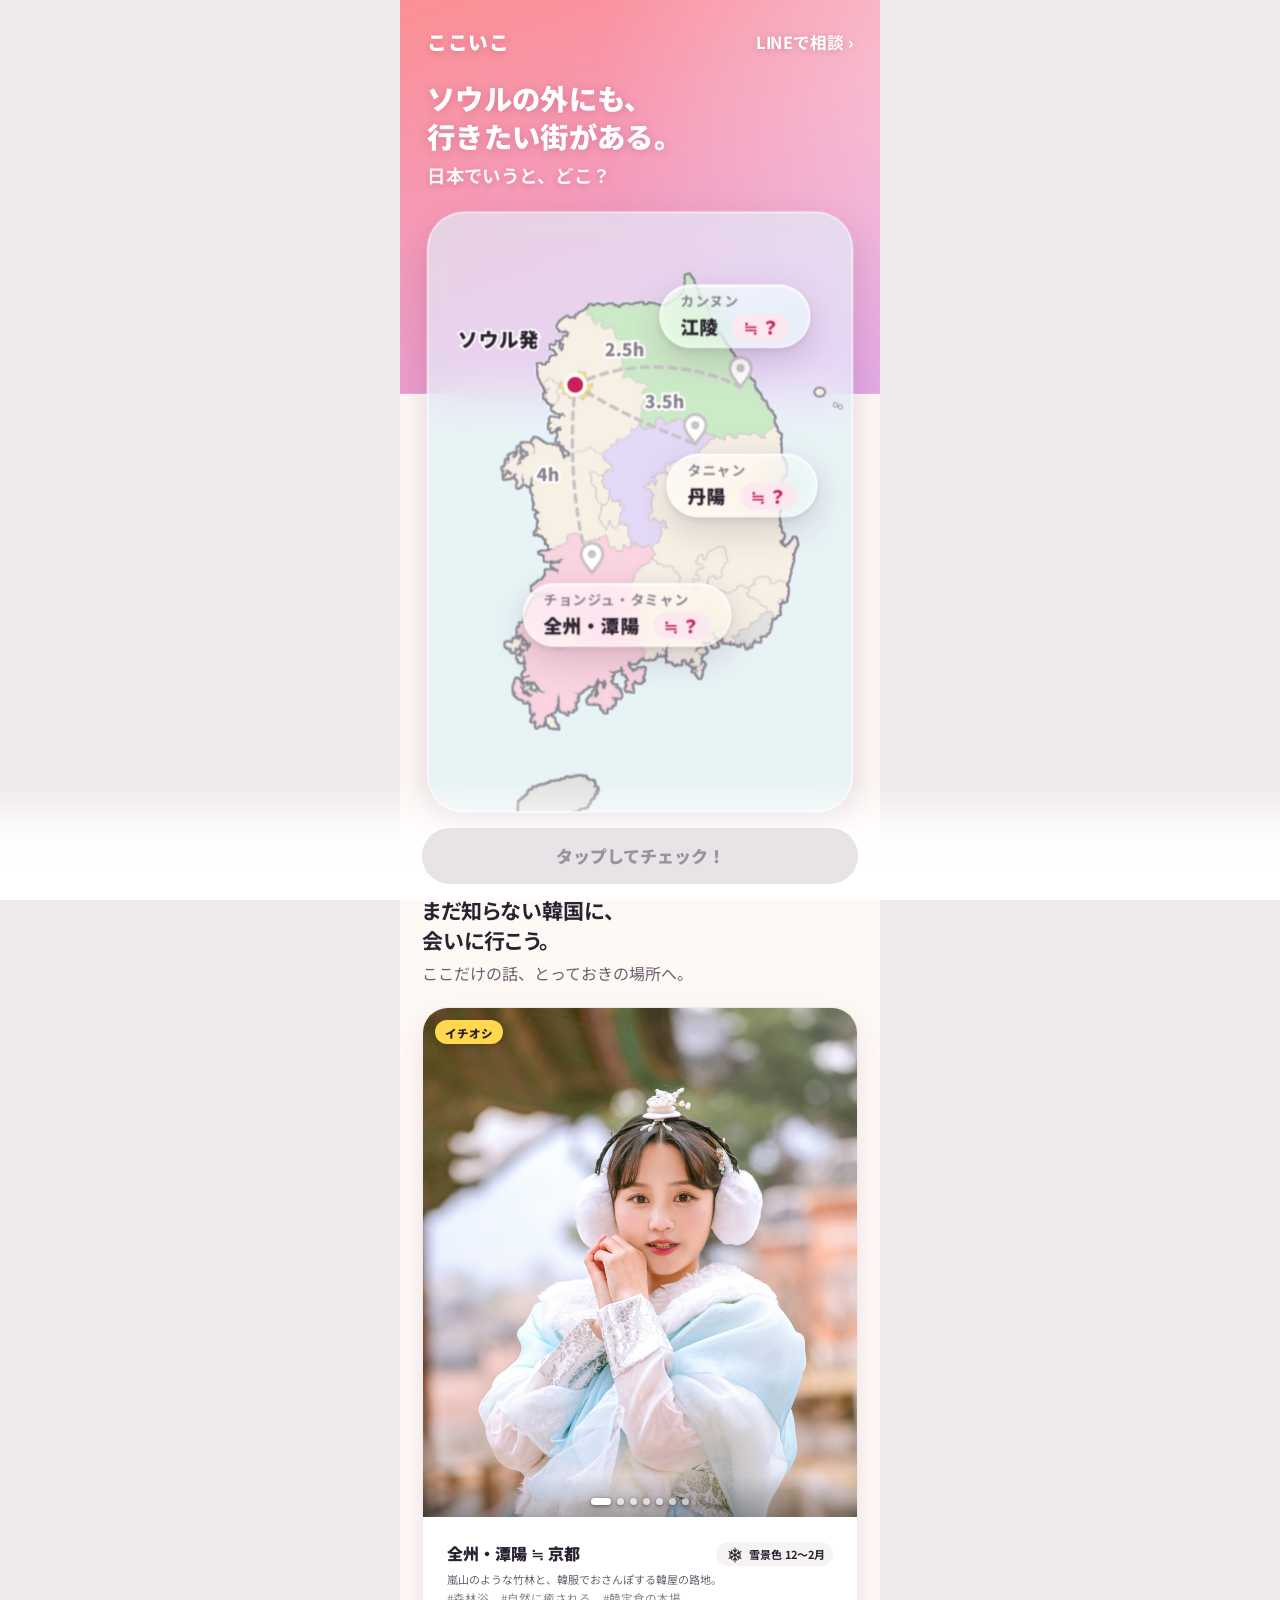
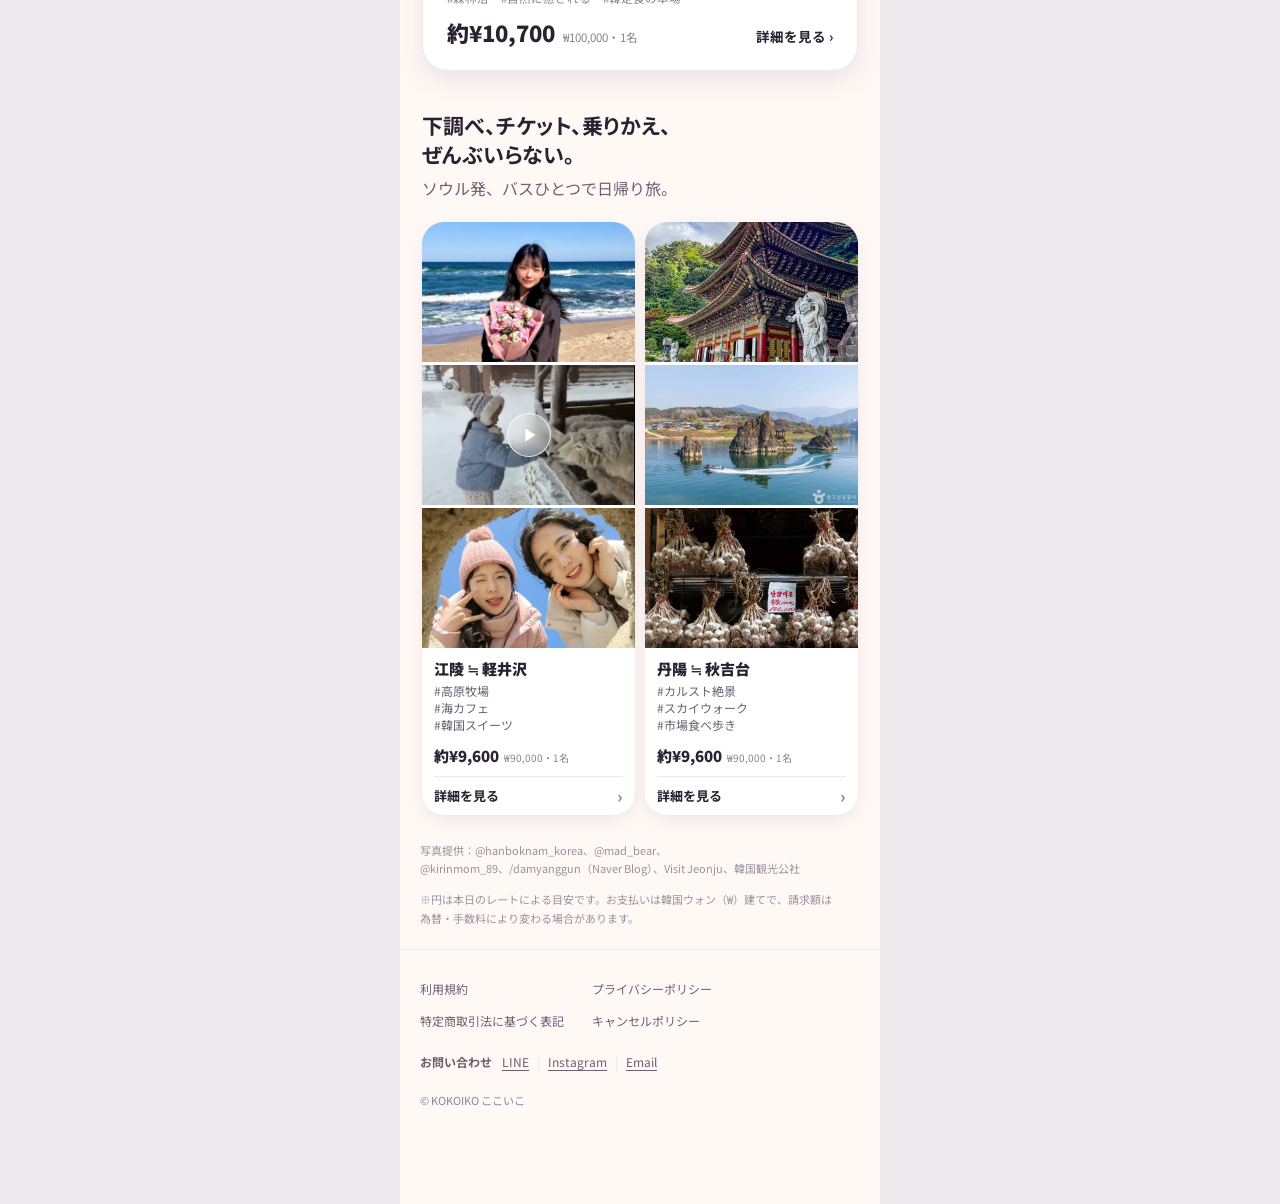
==== index.html @ 38eafe8d "Add files via upload" ====
<!DOCTYPE html>
<html lang="ja">
<head>
<meta charset="UTF-8">
<meta name="viewport" content="width=device-width, initial-scale=1, maximum-scale=1, user-scalable=no, viewport-fit=cover">
<title>ここいこ｜ソウル発・日帰りで出会う本当の韓国</title>
<meta name="description" content="ソウルだけじゃ、もったいない！全州・潭陽、江陵、丹陽へ。ソウル発の日帰りバスツアー。">
<meta property="og:title" content="ここいこ｜ソウルの外へ、本当の韓国を感じる旅。">
<meta property="og:description" content="ソウル発の日帰りツアー。全州・潭陽≒京都、江陵≒軽井沢、丹陽≒秋吉台。">
<meta property="og:image" content="https://kokoiko-silk.vercel.app/assets/img/og_jd.jpg">
<meta property="og:image:width" content="1200"><meta property="og:image:height" content="630">
<meta property="og:url" content="https://kokoiko-silk.vercel.app/">
<meta property="og:type" content="website">
<meta name="twitter:card" content="summary_large_image">
<link rel="preconnect" href="https://fonts.googleapis.com">
<link href="https://fonts.googleapis.com/css2?family=Noto+Sans+JP:wght@400;700;900&display=swap" rel="stylesheet">
<link rel="stylesheet" href="css/style.css?v=1126-4">
</head>
<body>
<div class="wrap main">
  <div class="snowfall" id="snow" aria-hidden="true"></div>
  <div class="stage-wrap" id="stageWrap"><div class="stage" id="stage">
    <div class="top"></div>
    <div class="hd"><b>ここいこ</b><a href="#" id="lineTop">LINEで相談 ›</a></div>
    <div class="hero"><h1>ソウルの外にも、<br>行きたい街がある。</h1><p class="hsub">日本でいうと、どこ？</p></div>
    <div class="mapbox">
      <div class="mapin" id="mapin">
      <img src="assets/img/map.png" alt="韓国の地図">
      <svg width="328" height="472" viewBox="0 0 400 575">
<g class="routes" fill="none" stroke="#C82158" stroke-width="3.5" stroke-dasharray="7 7" stroke-linecap="round"><path data-r="gangneung" d="M128 122 C180 95 250 100 296 124"/><path data-r="danyang" d="M128 122 C170 150 220 170 250 182"/><path data-r="jeonju-damyang" d="M128 122 C120 200 130 276 145 313"/></g>
<g class="rlabs"><text class="rlab" data-r="gangneung" x="158" y="93">2.5h</text><text class="rlab" data-r="danyang" x="199" y="146">3.5h</text><text class="rlab" data-r="jeonju-damyang" x="112" y="220" text-anchor="end">4h</text></g>
<circle cx="128" cy="122" r="10" fill="#C82158" stroke="#fff" stroke-width="4"/>
<g class="dests"><circle class="pring" data-r="gangneung" cx="296" cy="105" r="11"/><circle class="pring" data-r="danyang" cx="250" cy="163" r="11"/><circle class="pring" data-r="jeonju-damyang" cx="145" cy="294" r="11"/><path class="pin" data-r="gangneung" d="M 296 124 C 288 114 285 110 285 105 A 11 11 0 1 1 307 105 C 307 110 304 114 296 124 Z"/><circle class="pind" data-r="gangneung" cx="296" cy="105" r="4.2"/><path class="pin" data-r="danyang" d="M 250 182 C 242 172 239 168 239 163 A 11 11 0 1 1 261 163 C 261 168 258 172 250 182 Z"/><circle class="pind" data-r="danyang" cx="250" cy="163" r="4.2"/><path class="pin" data-r="jeonju-damyang" d="M 145 313 C 137 303 134 299 134 294 A 11 11 0 1 1 156 294 C 156 299 153 303 145 313 Z"/><circle class="pind" data-r="jeonju-damyang" cx="145" cy="294" r="4.2"/></g>
</svg>
      <span class="mtag plain" style="left:42px;top:78px">ソウル発</span>
      <a class="mtag" href="#gn" data-region="gangneung" style="left:262px;top:49px"><span class="nm2"><span class="rb">カンヌン</span><span class="nmain">江陵 <span class="q" data-q="gangneung">≒ ？</span></span></span></a>
      <a class="mtag" href="#dy" data-region="danyang" style="left:268px;top:190px"><span class="nm2"><span class="rb">タニャン</span><span class="nmain">丹陽 <span class="q" data-q="danyang">≒ ？</span></span></span></a>
      <a class="mtag" href="#jd" data-region="jeonju-damyang" style="left:172px;top:302px"><span class="nm2"><span class="rb">チョンジュ・タミャン</span><span class="nmain">全州・潭陽 <span class="q" data-q="jeonju-damyang">≒ ？</span></span></span></a>
      <span class="kyoto" id="jpTag" hidden>≒ 京都</span>
      <span class="hint2"><svg width="15" height="15" viewBox="0 0 24 24" fill="none" stroke="currentColor" stroke-width="1.8" stroke-linecap="round" stroke-linejoin="round"><path d="M9 11V5.5a1.5 1.5 0 0 1 3 0V11"/><path d="M12 10.5V9a1.5 1.5 0 0 1 3 0v2"/><path d="M15 10.5a1.5 1.5 0 0 1 3 0V15a6 6 0 0 1-6 6h-.6a6 6 0 0 1-4.6-2.2L4.5 16a1.6 1.6 0 0 1 2.4-2.1L9 16"/></svg>タップして選んでね</span>
      </div>
      <div class="hint3"><svg width="15" height="15" viewBox="0 0 24 24" fill="none" stroke="currentColor" stroke-width="1.8" stroke-linecap="round" stroke-linejoin="round"><path d="M9 11V5.5a1.5 1.5 0 0 1 3 0V11"/><path d="M12 10.5V9a1.5 1.5 0 0 1 3 0v2"/><path d="M15 10.5a1.5 1.5 0 0 1 3 0V15a6 6 0 0 1-6 6h-.6a6 6 0 0 1-4.6-2.2L4.5 16a1.6 1.6 0 0 1 2.4-2.1L9 16"/></svg>行きたいエリアをタップ</div>
      <div class="mcard" id="mcard" hidden><div class="mt"><b id="mName"></b><span class="eq">≒</span><b id="mLike"></b><span class="ms" id="mSeason"></span></div><p id="mWhy"></p><p id="mTags" class="mtags"></p><p class="mprice" id="mPrice"></p></div>
    </div>
    <div class="ichi-card empty" id="likeBox" aria-live="polite"><span class="lbEmpty">エリアをタップすると、日本でいうとどこか分かるよ！</span><span class="lbWhy" id="lbWhy"></span></div>
  </div></div>

  <section class="psec"><h2>まだ知らない韓国に、<br>会いに行こう。</h2><p>ここだけの話、とっておきの場所へ。</p></section>

  <div class="big" id="jd">
    <div class="ph"><div class="slides" id="slides"></div>
    <div class="dots" id="dots"></div>
    <span class="chip ichi pbadge">イチオシ</span></div>
    <div class="th" id="th"></div>
    <a class="g lg" href="jeonju-damyang.html" data-go="jeonju-damyang">
      <div class="trow"><span class="t">全州・潭陽 ≒ 京都</span><span class="chip snow"><i data-ic="snow" data-ic-c="currentColor" data-ic-w="14"></i>雪景色 12〜2月</span></div><div class="s cw"></div><div class="s ct"></div>
      <div class="prow"><span class="pr"><span data-krw="100000">約¥10,700</span> <small>₩100,000・1名</small></span><span class="go">詳細を見る ›</span></div>
    </a>
  </div>


  <section class="psec"><h2>下調べ、チケット、乗りかえ、<br>ぜんぶいらない。</h2><p>ソウル発、バスひとつで日帰り旅。</p></section>

  <div class="sm">
    <a href="gangneung.html" id="gn" data-go="gangneung">
      <div class="stack">
        <div class="im" style="background-image:url(assets/img/gn_mb2w.jpg);background-position:center 30%;position:relative"></div>
        <div class="im vid"><video id="gnVid" src="assets/gn_sheep.mp4" poster="assets/img/gn_c2.jpg" autoplay muted loop playsinline preload="metadata"></video><div class="vplay"><svg width="22" height="22" viewBox="0 0 24 24"><path d="M8 5v14l11-7z" fill="#fff"/></svg></div></div>
        <div class="im" style="background-image:url(assets/img/gn_c1.jpg)"></div>
      </div>
      <div class="bd"><div class="t">江陵 ≒ 軽井沢</div><div class="s">#高原牧場<br>#海カフェ<br>#韓国スイーツ</div><div class="pr prs"><span data-krw="90000">約¥9,600</span> <small>₩90,000・1名</small></div><div class="gbtn">詳細を見る<span>›</span></div></div>
    </a>
    <a href="danyang.html" id="dy" data-go="danyang">
      <div class="stack">
        <div class="im" style="background-image:url(assets/img/dy_gi6.jpg)"></div>
        <div class="im" style="background-image:url(assets/img/dy_ds.jpg)"></div>
        <div class="im" style="background-image:url(assets/img/dy_c3.jpg)"></div>
      </div>
      <div class="bd"><div class="t">丹陽 ≒ 秋吉台</div><div class="s">#カルスト絶景<br>#スカイウォーク<br>#市場食べ歩き</div><div class="pr prs"><span data-krw="90000">約¥9,600</span> <small>₩90,000・1名</small></div><div class="gbtn">詳細を見る<span>›</span></div></div>
    </a>
  </div>

  <div class="src ftsrc">写真提供：<span class="nw">@hanboknam_korea</span>、<span class="nw">@mad_bear</span>、<span class="nw">@kirinmom_89</span>、<span class="nw">/damyanggun（Naver Blog）</span>、<span class="nw">Visit Jeonju</span>、<span class="nw">韓国観光公社</span></div>
  <div class="src ftsrc">※円は本日のレートによる目安です。お支払いは韓国ウォン（₩）建てで、請求額は為替・手数料により変わる場合があります。</div>

  <footer id="footer"></footer>
<button class="totop" id="totop" aria-label="ページの先頭へ"><svg viewBox="0 0 24 24" width="20" height="20" fill="none" stroke="#2A2230" stroke-width="2" stroke-linecap="round" stroke-linejoin="round"><path d="M6 14l6-6 6 6"/></svg></button>
</div>
<div class="barbg"></div>
<div class="hint1"><svg width="15" height="15" viewBox="0 0 24 24" fill="none" stroke="currentColor" stroke-width="1.8" stroke-linecap="round" stroke-linejoin="round"><path d="M9 11V5.5a1.5 1.5 0 0 1 3 0V11"/><path d="M12 10.5V9a1.5 1.5 0 0 1 3 0v2"/><path d="M15 10.5a1.5 1.5 0 0 1 3 0V15a6 6 0 0 1-6 6h-.6a6 6 0 0 1-4.6-2.2L4.5 16a1.6 1.6 0 0 1 2.4-2.1L9 16"/></svg>行きたいエリアをタップ</div>
<div class="bar lg">
  <div class="bprice" id="mainBp" hidden><span id="bpLabel"></span><div><b id="bpYen"></b><small id="bpKrw"></small></div></div>
  <a class="cta off" id="mainCta" href="#" aria-disabled="true"><span id="ctaMain">タップしてチェック！</span><small id="ctaSub"></small></a>
</div>
<script src="js/data.js?v=1126-4"></script>
<script src="js/common.js?v=1126-4"></script>
<script src="js/main.js?v=1126-4"></script>
</body>
</html>
---- css/style.css ----
/* V26: 메인↔상세 페이지 전환 — Cross-document View Transitions API. 지원 브라우저만 자동 적용, 미지원은 기존처럼 즉시 이동(위험 없음) */
@view-transition{navigation:auto}
::view-transition-old(root){animation:kkOut .32s cubic-bezier(.2,.0,.2,1) both}
::view-transition-new(root){animation:kkIn .32s cubic-bezier(.2,.0,.2,1) both}
@keyframes kkOut{to{opacity:0;transform:translateX(-18px) scale(.98)}}
@keyframes kkIn{from{opacity:0;transform:translateX(18px)}}
@media(prefers-reduced-motion:reduce){::view-transition-old(root),::view-transition-new(root){animation:none!important}}

/* ここいこ — Liquid glass (floating controls only) / main #C82158 */
:root{--g-text:#2A2230;--g-sub:#6B6170;--g-mute:#8A8290;--g-off:#9A929E;--g-mark:#C9C3C7;--g-offbg:#E8E3E6;--g-line:#EEE9EC;--g-fill:#F5F3F4;--rose:#C82158;--ink:#2A2230;--sub:#6B6170;--mute:#8A8290;--line:#EEE9EC;--bg:#FFF9F6;--glass:linear-gradient(135deg,rgba(255,255,255,.62),rgba(255,255,255,.28));--glass-sh:inset 0 1px 0 rgba(255,255,255,.95),inset 0 0 18px rgba(255,255,255,.35),0 10px 30px rgba(60,30,60,.18),0 2px 6px rgba(60,30,60,.10)}
*{box-sizing:border-box}
html,body{margin:0;padding:0}
body{font-family:"Noto Sans JP",sans-serif;color:var(--ink);background:#EEE9EC;-webkit-font-smoothing:antialiased}
a{color:inherit;text-decoration:none}
button{font:inherit;color:inherit;cursor:pointer;appearance:none;-webkit-appearance:none;background:none;border:0}
.wrap{max-width:480px;margin:0 auto;background:#fff;min-height:100vh;position:relative;padding-bottom:calc(70px + env(safe-area-inset-bottom,0px));overflow-x:hidden}  /* 상세: 푸터 마지막 줄 ~ 하단 바 윗면 23px (S4) */
.wrap.main{background:var(--bg);padding-bottom:73px}  /* 메인: 떠 있는 바(16+56) 기준 23px (S4) */
.lg{background:var(--glass);backdrop-filter:blur(14px) saturate(180%);-webkit-backdrop-filter:blur(14px) saturate(180%);border:1px solid rgba(255,255,255,.9);box-shadow:var(--glass-sh)}
/* ---------- Main: first screen (390-wide stage, scaled) ---------- */
.stage-wrap{position:relative;overflow:hidden}
.stage{width:390px;height:752px;position:relative;transform-origin:top left}
.stage .top{position:absolute;inset:0 -300px auto -300px;height:320px;background:linear-gradient(160deg,#FF8A80 0%,#F59AB8 45%,#D9A6F7 100%)}
.stage .top:after{content:"";position:absolute;inset:0;background:radial-gradient(circle at 80% 20%,rgba(255,255,255,.45),transparent 40%)}
.stage .hd{position:absolute;left:22px;right:22px;top:26px;display:flex;justify-content:space-between;align-items:center;z-index:3;color:#fff;text-shadow:0 1px 6px rgba(120,30,70,.25)}
.stage .hd b{font-size:19px;letter-spacing:.04em;font-weight:900}
.stage .hd a{font-size:13.5px;font-weight:700;color:#fff;text-decoration:none}
.stage .hero{position:absolute;left:22px;right:22px;top:86px;color:#fff;z-index:2}
.stage .hero h1{font-size:26px;line-height:1.35;margin:0;font-weight:900;text-shadow:0 1px 8px rgba(120,30,70,.25)}
.stage .hero p{font-size:13.5px;margin:6px 0 0;line-height:1.6}
.mapbox img,.mapbox svg{position:absolute;left:24px;top:6px;width:328px}
.mtag small{font-weight:700;color:var(--rose);margin-left:4px}
.mtag.on{background:linear-gradient(135deg,#C82158,#C82158);color:#fff}
.mtag.on small{color:#fff}
.season{position:absolute;right:12px;bottom:14px;font-weight:900;font-size:13px;border-radius:99px;padding:6px 12px;color:#2A2230}
.ichi{font-size:11px;font-weight:900;background:#fff;color:var(--rose);border:1.5px solid var(--rose);border-radius:99px;padding:1px 8px}
/* ---------- Main: products ---------- */
.psec{padding:28px 18px 8px;margin:12px 0 14px}  /* 앞뒤 요소의 여백과 상쇄되어, 어느 블록 뒤에 와도 위 40·아래 22로 같아진다 (2026-11-26) */
.psec h2{font-size:21px;margin:0;line-height:1.4}
.psec p{font-size:16px;color:var(--sub);margin:6px 0 0}
.slides{display:flex;height:100%;overflow-x:auto;scroll-snap-type:x mandatory;scrollbar-width:none}
.slides::-webkit-scrollbar{display:none}
.slides>div{flex:0 0 100%;height:100%;scroll-snap-align:start;background-size:cover;background-position:center 20%;position:relative}
.big:before{content:"";position:absolute;inset:0 0 auto 0;height:90px;background:linear-gradient(180deg,rgba(0,0,0,.35),transparent);z-index:1;pointer-events:none}
.dots{position:absolute;top:12px;left:0;right:0;display:flex;justify-content:center;gap:6px;z-index:2;pointer-events:none}
.dots i{width:7px;height:7px;border-radius:99px;background:rgba(255,255,255,.55);transition:.2s}
.dots i.on{width:20px;background:#fff}
.cnt{position:absolute;top:10px;right:12px;font-size:11px;font-weight:700;color:#fff;background:rgba(0,0,0,.35);border-radius:99px;padding:2px 8px;z-index:2}
.cap{position:absolute;left:14px;top:34px;font-size:12px;font-weight:700;color:#fff;text-shadow:0 1px 6px rgba(0,0,0,.5);z-index:2}
.th{position:absolute;right:12px;bottom:158px;display:flex;gap:6px;z-index:2}
.th button.on{border-color:#fff;opacity:1}
.arr{position:absolute;right:10px;top:42%;width:38px;height:38px;border-radius:50%;display:flex;align-items:center;justify-content:center;z-index:2;background:linear-gradient(135deg,rgba(255,255,255,.55),rgba(255,255,255,.25));backdrop-filter:blur(10px);-webkit-backdrop-filter:blur(10px);border:1px solid rgba(255,255,255,.85);box-shadow:0 4px 12px rgba(0,0,0,.2)}
.chip{display:inline-block;font-size:11px;font-weight:900;border-radius:99px;padding:1px 8px}
.chip.snow{background:rgba(255,255,255,.85);color:#2A2230;margin-left:4px}
.big .t{font-size:18px;font-weight:900;margin:6px 0 2px}
.big .s{font-size:12px;color:#6B6170}
.prow{display:flex;justify-content:space-between;align-items:center;margin-top:8px}
.pr{font-size:18px;font-weight:900}
.pr small{font-size:11px;font-weight:400;color:var(--sub)}
.go{background:var(--rose);color:#fff;font-weight:900;font-size:13px;border-radius:99px;padding:7px 14px}
.sm{display:flex;gap:10px;margin:14px 12px 12px}
.stack{display:flex;flex-direction:column;gap:3px}
.stack .im{height:140px;background-size:cover;background-position:center;position:relative;overflow:hidden}
.stack video{width:100%;height:100%;object-fit:cover;display:block}
.vplay{position:absolute;left:50%;top:50%;width:44px;height:44px;margin:-22px 0 0 -22px;border-radius:50%;display:flex;align-items:center;justify-content:center;background:rgba(255,255,255,.28);backdrop-filter:blur(6px);-webkit-backdrop-filter:blur(6px);border:1.5px solid rgba(255,255,255,.8);pointer-events:none}
.sm .bd{padding:10px 12px}
.sm .t{font-size:15px;font-weight:900}
.sm .s{font-size:12px;color:#6B6170;margin-top:2px}
/* ---------- bottom bars ---------- */
.bar{position:fixed;bottom:16px;left:50%;transform:translateX(-50%) translateZ(0);width:calc(min(100vw,480px) - 24px);border-radius:34px;padding:8px;display:flex;gap:8px;align-items:center;z-index:20}
.bar.solid{background:#fff;border:1px solid #EEE9EC;box-shadow:0 10px 30px rgba(60,30,60,.18)}
.share{width:50px;height:50px;flex:none;border-radius:50%;display:flex;align-items:center;justify-content:center;border:1px solid rgba(255,255,255,.9);background:var(--glass);box-shadow:var(--glass-sh)}
.cta small{display:block;font-size:11px;font-weight:400;opacity:.92}
.cta[disabled],.cta.off{background:#E8E3E6;color:#9A929E;box-shadow:none;cursor:default}
.barbg{position:fixed;left:0;right:0;bottom:0;height:80px;background:linear-gradient(180deg,rgba(255,249,246,0),#FFF9F6 60%);z-index:19;pointer-events:none}
.bprice{flex:1;padding-left:12px;line-height:1.25;min-width:0}
.bprice span{display:block;font-size:11.5px;color:var(--sub);white-space:nowrap}
.bprice span em{font-style:normal;color:#E2343B;font-weight:900;margin-right:5px}
.bprice span s{color:#aaa}
.bprice b{font-size:20px}
.bprice small{font-size:10px;color:var(--mute);margin-left:7px}
.bar .cta.w{flex:none;width:150px}
/* ---------- Detail ---------- */
.dtop{position:fixed;top:0;left:50%;transform:translateX(-50%);width:min(100vw,480px);height:56px;display:flex;align-items:center;justify-content:space-between;padding:0 12px;z-index:30;transition:background .2s}
.dtop .ttl{font-size:14px;font-weight:900;opacity:0;transition:.2s;white-space:nowrap;overflow:hidden;text-overflow:ellipsis;max-width:65%}
.dtop.solid{background:#fff;border-bottom:1px solid var(--line);box-shadow:0 2px 8px rgba(0,0,0,.05)}
.dtop.solid .ttl{opacity:1}
.dtop.solid .ib{box-shadow:none;background:transparent}
.dhero{height:440px;position:relative;background:#ddd}
.dhero .slides>div{background-position:center}
.dhero:before{content:"";position:absolute;inset:0 0 auto;height:90px;background:linear-gradient(180deg,rgba(0,0,0,.35),transparent);z-index:1;pointer-events:none}
.chips span{display:inline-block;font-size:11px;font-weight:900;border-radius:99px;padding:2px 9px;margin-right:4px}
.c-like{background:#FFF3B8}
.c-ichi{background:#fff;color:var(--rose);border:1.5px solid var(--rose)}
.sec h1{font-size:21px;line-height:1.4;margin:10px 0 4px}
.sub{font-size:13px;color:var(--sub)}
.price{margin-top:12px;display:flex;align-items:baseline;gap:8px;flex-wrap:wrap}
.price b{font-size:26px}
.price small{font-size:12px;color:var(--sub)}
.note{font-size:11px;color:var(--mute);margin-top:4px;line-height:1.6}
.sec h2{font-size:17px;margin:0 0 16px}
.h2row{display:flex;justify-content:space-between;align-items:center;margin-bottom:4px}
.h2row h2{margin:0}
.lbl{font-size:13px;font-weight:900;margin:14px 0 8px}
.h2row+.lbl,#sSel>.lbl:first-child{margin-top:22px}  /* S9: 소제목 → 다음 묶음의 라벨 */
.c{display:inline-block;border:1.5px solid #E8E3E6;border-radius:12px;padding:8px 12px;font-size:13px;font-weight:700;margin:0 6px 6px 0;background:#fff}
.c.sel{border-color:var(--rose);color:var(--rose);background:#FDF0F4}
.c.tm{text-align:left;min-height:44px;display:inline-flex;align-items:center;box-sizing:border-box}
.c{text-align:left}
.c b{display:block;font-size:13px;font-weight:700}
.c small{display:block;margin-top:3px;font-size:11px;font-weight:400;color:var(--mute)}  /* 참가일 칩 상태 줄 */
.c small .ok{color:#2A2230;background:rgba(255,216,77,.45);border-radius:99px;padding:0 5px}  /* 안 고른 출발 확정일 — 글자는 본문색 (금지목록 X1) */
.c.sel small{color:var(--mute)}
.c.full{color:#bbb;background:#F5F3F4}
.meet{font-size:13px;font-weight:700;margin-top:2px}
.qrow{display:flex;justify-content:space-between;align-items:center}
.qp{line-height:1.25;min-width:0}
.qp>span{display:block;font-size:11.5px;color:var(--sub);white-space:nowrap}  /* 하단 바의 「合計（n名）」 줄과 같은 모양 */
.qrow b{font-size:15px;white-space:nowrap}
.qrow small{font-size:10px;color:var(--mute);margin-left:5px;white-space:nowrap}  /* 엔화 옆 원화(가로) — 간격은 엔화 크기의 0.35배 */
.pill{display:flex;align-items:center;gap:6px;border:1.5px solid #E8E3E6;border-radius:99px;padding:0 8px;min-height:44px;box-sizing:border-box}  /* 54 → 44px: 줄 높이를 낮춰 금액과 라벨이 벌어지지 않게 */
.pill button{background:none;border:0;font-size:20px;width:34px;height:34px}  /* 누르는 영역은 아래 min-height 44px로 확보 */
.pill output{font-size:16px;font-weight:900;min-width:20px;text-align:center}
.info b{color:var(--rose)}
.food{margin-top:26px;background:#FFF6F0;border-radius:18px;padding:16px}
.food h3{margin:0;font-size:16px}
.food .s{font-size:13px;color:#8A8290;margin-top:2px}
.fg{display:grid;grid-template-columns:1fr 1fr;gap:8px;margin-top:12px}
.fg div{height:120px;border-radius:12px;background-size:cover;background-position:center;position:relative}
.fg .fzoom{cursor:pointer}
.lb img,.lb video{-webkit-user-select:none;user-select:none;-webkit-touch-callout:none;pointer-events:auto}
.fg div[style*="gn_sgcl"]{background-position:center 30%}
.fg span{position:absolute;right:8px;bottom:8px;font-size:11px;font-weight:900;background:#fff;border-radius:99px;padding:2px 8px}
.fl{font-size:12.5px;color:#6B6170;line-height:1.7;margin-top:10px}
.rec{margin-top:24px;background:#F5F3F4;border-radius:16px;padding:14px 16px}
.rec b{font-size:15px}
.rec div{font-size:13.5px;margin-top:8px}
.rec i{font-style:normal;color:var(--rose);font-weight:900;margin-right:6px}
.gal{display:grid;grid-template-columns:1fr 1fr 1fr 1fr;grid-template-rows:86px 86px;gap:6px}
.gal button:first-child{grid-column:1/3;grid-row:1/3}
.sl{position:relative;padding-left:22px}
.sl:before{content:"";position:absolute;left:5px;top:10px;bottom:10px;border-left:1.5px solid #E8E3E6}
.si{position:relative;margin-bottom:10px}
.si:before{content:"";position:absolute;left:-22px;top:20px;width:11px;height:11px;border-radius:50%;background:#E8E3E6}
.si small{display:block;font-size:11px;color:#9A929E}
.si b{font-size:14px;font-weight:700}
.rv{display:flex;gap:8px}
.rv div{flex:1;height:150px;border-radius:14px;background:#E8E3E6;display:flex;align-items:center;justify-content:center;color:#aaa;font-size:11px;text-align:center}
.mpc iframe{width:100%;height:170px;border:0;display:block}
details.acc + details.acc{border-top:1px solid var(--line)}  /* 구분선은 항목 사이에만 — 묶음의 위·아래는 섹션 선이 맡아 선이 겹쳐 보이지 않게 (2026-11-25) */
details.acc summary{list-style:none;padding:14px 0;display:flex;justify-content:space-between;font-size:14.5px;font-weight:900;cursor:pointer}
details.acc summary::-webkit-details-marker{display:none}
details.acc summary:after{content:"＋"}
details.acc[open] summary:after{content:"−"}
/* 주문 요약 토글: ＋/− 대신 셰브론 */
details.acc.chev summary:after{content:"";width:11px;height:11px;border-right:2px solid #9A929E;border-bottom:2px solid #9A929E;transform:rotate(45deg);margin:2px 3px 0 0;transition:transform .2s}
details.acc.chev[open] summary:after{transform:rotate(-135deg);margin-top:6px}
details.acc.chev summary{padding:0;font-size:17px;align-items:center}
details.acc.chev[open] summary{padding-bottom:16px}
.accb.ordb{padding-bottom:0;color:var(--ink)}
.ordb .rr:first-of-type{margin-top:16px;padding-top:14px;border-top:1px solid var(--line)}
.accb{font-size:12.5px;line-height:1.8;padding:0 0 12px;color:#6B6170}
.accb a{text-decoration:underline}
/* ---------- Bottom sheet calendar ---------- */
.sheet{position:fixed;inset:0;z-index:50;display:none}
.sheet.on{display:block}
@keyframes up{from{transform:translate(-50%,100%)}to{transform:translate(-50%,0)}}
.grab{width:40px;height:5px;border-radius:9px;background:#ddd;margin:0 auto 12px;touch-action:none;-webkit-user-select:none;user-select:none}
.sh-hd{-webkit-user-select:none;user-select:none}
@media(hover:hover){.grab{cursor:grab}}
.sh-hd{display:flex;justify-content:flex-end;align-items:center}  /* 제목 없이 ✕만 — 오른쪽 */
.sh-hd b{font-size:17px}
.sh-hd button{background:none;border:0;font-size:20px;color:#999}
.mo{position:sticky;top:0;z-index:2;background:#fff;display:flex;justify-content:center;align-items:center;gap:22px;margin:0 0 8px;padding:14px 0 6px;font-weight:900;font-size:16px}
.mo button{background:none;border:0;font-size:20px;padding:0 6px}
.mo button[disabled]{color:#ddd}
.cal{display:grid;grid-template-columns:repeat(7,1fr);gap:4px;text-align:center}
.cal .w{font-size:11px;color:var(--mute);padding:4px 0}
.cal .d{position:relative;height:44px;border-radius:12px;display:flex;flex-direction:column;align-items:center;justify-content:center;background:none;border:2px solid transparent;padding:0}
.cal .d:before{content:"";position:absolute;inset:0;border-radius:12px;background:var(--rose);opacity:0;transform:scale(.86);transition:opacity .18s ease,transform .22s cubic-bezier(.2,.8,.3,1)}  /* 선택 채움: 즉시 켜지지 않고 피어남 */
.cal .d.pick:not(.full):before{opacity:1;transform:none}
.cal .d>b,.cal .d>small{position:relative}
.cal .d b{font-size:15px}
.cal .d small{font-size:9px;height:11px;color:#C9C3C7;font-weight:400}
.cal .d small.ok{color:#2A2230;background:rgba(255,216,77,.45);border-radius:99px;padding:0 3px;height:13px;line-height:13px;white-space:nowrap}
.cal .d small.nd{color:#8A8290}  /* あと○名: 출발 확정까지 남은 인원 */
.cal .d.pick:not(.full) small{color:#fff}
.cal .d.pick:not(.full) small.ok{background:none;padding:0}  /* 로즈 위에 노랑 금지 (N22) */
.cal .d[disabled] b{color:#C9C3C7!important}
.cal .d.full b{color:#C9C3C7!important}
.cal .d.full.pick{border-color:#C9C3C7}
.cal .d.pick:not(.full){background:none}  /* 채움은 :before가 그린다 */
.cal .d.pick:not(.full) b{color:#fff!important}
.sheet .cta{margin-top:12px;width:100%}
.wait{display:block;margin:14px 0 16px;font-size:13.5px;text-align:center;color:var(--ink);font-weight:700;text-decoration:underline;text-underline-offset:3px}
/* ---------- Lightbox ---------- */
.lb.on{display:flex}
.lb img{max-width:100%;max-height:85vh}
.lb button{position:absolute;top:14px;right:14px;background:none;border:0;color:#fff;font-size:26px}
/* ---------- Checkout / result ---------- */
.phd{position:sticky;top:0;background:#fff;height:56px;display:flex;align-items:center;gap:10px;padding:0 12px;border-bottom:1px solid var(--line);z-index:10}
.phd a{display:flex;align-items:center}
.phd b{font-size:15px}
.osum{display:flex;gap:12px;align-items:center}
.osum .im{width:112px;height:112px;border-radius:12px;background-size:cover;background-position:center;flex:none}
.osum b{font-size:13px;line-height:1.25;display:block}
.osum span{font-size:12px;color:var(--sub);display:block;margin-top:2px}
.osum .smeet{display:flex;align-items:baseline;gap:6px;flex-wrap:wrap}
.osum .smeet span{display:inline;margin-top:0}
.osum .smeet .cpy{font-size:12px;padding:10px 2px;margin:-10px 0}
.field{margin-bottom:14px}
.req{display:inline-block;background:var(--ink);color:#fff;font-size:10.5px;font-weight:700;line-height:1;padding:3px 6px;border-radius:4px;margin-left:8px;vertical-align:2px}
.field input{width:100%;border:1.5px solid #E8E3E6;border-radius:12px;padding:12px;font-size:16px;font-family:inherit}
.inwrap{position:relative}
.inwrap input{padding-right:40px}
.okmark{position:absolute;right:10px;top:50%;transform:translateY(-50%) scale(.6);width:22px;height:22px;border-radius:50%;background:#C82158;display:flex;align-items:center;justify-content:center;opacity:0;transition:opacity .15s ease,transform .15s ease;pointer-events:none}
.field.good .okmark{opacity:1;transform:translateY(-50%) scale(1)}
.field input:focus{outline:none;border-color:var(--ink);box-shadow:0 0 0 3px rgba(42,34,48,.08)}
.help{font-size:11px;color:var(--mute);margin-top:4px}
.sumt .r{display:flex;justify-content:space-between;font-size:13px;margin:6px 0}
.sumt .r:not(.t)>span:first-child{color:var(--sub)}
.cond{font-size:12px;line-height:1.8;background:#F5F3F4;border-radius:12px;padding:12px}
.terms{display:flex;flex-wrap:wrap;gap:4px 12px;font-size:12px}
.terms button{background:none;border:0;padding:0;text-decoration:underline;color:var(--sub)}
.err{color:#E2343B;font-size:13px;font-weight:700;min-height:18px}
.biz{font-size:11px;color:var(--mute);line-height:1.7}
.biz dl{display:grid;grid-template-columns:auto 1fr;gap:2px 10px;margin:6px 0}
.biz dt{font-weight:700}
.res{padding:40px 22px 20px;text-align:center}
.res .ic{width:64px;height:64px;border-radius:50%;margin:0 auto 14px;display:flex;align-items:center;justify-content:center;font-size:30px}
.res h1{font-size:21px;margin:0 0 6px}
.res p{font-size:13px;color:var(--sub);line-height:1.7;margin:0}
.rbox{margin:18px;border:1px solid var(--line);border-radius:16px;padding:14px;text-align:left}
.rbox .r{display:flex;justify-content:space-between;gap:10px;font-size:13px;margin:6px 0}
.rbox .r span{color:var(--sub);flex:none}
.rbox .r b{text-align:right;word-break:break-all}
.steps{margin:0 18px;padding:14px 14px 14px 32px;background:#F5F3F4;border-radius:14px;font-size:12.5px;line-height:1.9;text-align:left}
.shbox{margin:18px;border-radius:18px;padding:16px;background:#FDF0F4;text-align:left}
.shbox b{font-size:15px}
.shbox p{font-size:12px;color:var(--sub);margin:4px 0 12px}
/* ---------- footer / modal ---------- */
footer p:last-child{margin-top:14px;font-size:11px}
.footer-links button{background:none;border:0;padding:0;text-align:left;line-height:1.3;color:var(--sub);font-size:12px}
.legal-sc{overflow:auto;font-size:12.5px;line-height:1.8;padding-top:14px;padding-bottom:calc(20px + env(safe-area-inset-bottom))}
.legal-sc dl{display:grid;grid-template-columns:auto 1fr;gap:4px 10px}
.legal-sc dt{font-weight:700}
/* ---------- 2026-11-20 수정 #1~23 ---------- */
/* 지도 눈 내리기 */
.snowfall{position:absolute;inset:0;overflow:hidden;pointer-events:none;z-index:1}
.snowfall i{position:absolute;top:-24px;display:block;animation-name:fall,sway;animation-timing-function:linear,ease-in-out;animation-iteration-count:infinite,infinite;animation-direction:normal,alternate;opacity:.95}
.snowfall svg{width:100%;height:100%;display:block}
@keyframes fall{from{top:-24px}to{top:100%}}
@keyframes sway{from{margin-left:-8px}to{margin-left:8px}}
/* 지도 태그 눌림 */
.mtag:not(.plain){transition:transform .12s,box-shadow .12s,background .15s}
@media(hover:hover){.mtag:not(.plain):hover{transform:translate(-50%,-50%) scale(1.05);box-shadow:0 6px 16px rgba(200,33,88,.28)}}
.mtag:not(.plain):active{transform:translate(-50%,-50%) scale(.93);box-shadow:inset 0 2px 6px rgba(0,0,0,.18)}
/* 버튼 hover·눌림 */
button,.cta,.go,.gbtn,.ichi-card,.calk{transition:filter .15s,transform .25s cubic-bezier(.2,.8,.3,1),box-shadow .15s,background-color .18s ease,border-color .18s ease,color .18s ease}
button:active,.cta:active,.calk:active{transition-duration:.1s}  /* 누를 때는 빠르게, 뗄 때는 위 .25s로 천천히 */
@keyframes stepIn{from{opacity:0;transform:translateY(8px)}to{opacity:1;transform:none}}
.stepin{animation:stepIn .28s cubic-bezier(.2,.8,.3,1) both}  /* 다음 단계가 아래에서 올라오며 등장 */
@media(hover:hover){button:not([disabled]):hover,a.cta:hover,.go:hover,.btn2:hover,.btns a:hover,.ichi-card:hover{filter:brightness(.95)}
.cta:not([disabled]):hover{box-shadow:inset 0 1px 0 rgba(255,255,255,.45),0 10px 22px rgba(200,33,88,.45)}
}
button:not([disabled]):active,a.cta:active,.ichi-card:active{transform:scale(.97)}
.bar .cta:not([disabled]):active{transform:scale(.97)}
/* 페이드업 */
.fu{opacity:0;transform:translateY(16px);transition:opacity .4s ease,transform .4s ease}
.fu.in{opacity:1;transform:none}
@media(prefers-reduced-motion:reduce){.fu{opacity:1;transform:none}.snowfall{display:none}}
/* 상세 대표사진 썸네일 */
.dhero .th{bottom:14px;right:12px}
.dhero .cnt{top:auto;bottom:14px;right:auto;left:14px}
/* 인원 */
.pill button[disabled]{color:#ccc;cursor:default}
/* 갤러리 영상 */
.gal button{border-radius:14px;background-size:cover;background-position:center;position:relative;border:0;padding:0;overflow:hidden}
.gal video{position:absolute;inset:0;width:100%;height:100%;object-fit:cover;border-radius:14px}
.vplay.sm{width:32px;height:32px;margin:-16px 0 0 -16px;z-index:1}
/* 라이트박스 */
.lb{position:fixed;inset:0;background:rgba(0,0,0,.9);z-index:60;display:none;align-items:center;justify-content:center;flex-direction:column}
.lbm{display:flex;align-items:center;justify-content:center;max-width:100%}
.lb img,.lb video{max-width:100vw;max-height:78vh;display:block}
.lb .x{position:absolute;top:14px;right:14px;background:none;border:0;color:#fff;font-size:26px}
.lbn{display:flex;align-items:center;gap:22px;margin-top:16px;color:#fff;font-size:15px;font-weight:700}
.lbn button{position:static;width:40px;height:40px;border-radius:50%;background:rgba(255,255,255,.15);border:0;color:#fff;font-size:24px;line-height:1}
/* 캘린더 시트 */
.sbody{overflow-y:auto;-webkit-overflow-scrolling:touch;overscroll-behavior:contain;min-height:0;padding-bottom:16px;flex:1}
#sSel:has(+ .wait:not([hidden])) .pickhint{margin-bottom:0}
.pickhint{margin:22px 0;padding:20px 14px;border-radius:12px;background:#F5F3F4;color:#9A929E;font-size:14px;font-weight:700;text-align:center}
.sbar{display:flex;align-items:center;gap:8px;border-top:1px solid var(--line);padding:10px 0 calc(14px + env(safe-area-inset-bottom));margin:0 -4px}
.sbody:has(+ .sbar[hidden]){padding-bottom:calc(24px + env(safe-area-inset-bottom))}
.sbar .bprice{padding-left:4px}
.sbar .cta.w{width:150px;flex:none;margin:0}
/* 비교표 */
/* 주의사항 박스 */
.warnsec{border-bottom:none;padding-bottom:6px}
/* 푸터 문의 */
.sep{margin:0 10px;color:#E8E3E6}
a.cl{text-decoration:underline;text-underline-offset:3px;color:var(--sub)}
footer .ctc{display:inline;margin:0 10px 0 0;font-weight:700;color:var(--sub)}
/* 결제 결과(완료·실패) */
.rprd{display:flex;gap:14px;align-items:center}
/* 결제완료·실패 상품 요약: 제목 왼쪽 + 썸네일 오른쪽, 아래 조건줄(일정·인원 / 단가) */
.psum{display:flex;gap:14px;align-items:flex-start;justify-content:space-between}
.psum b{flex:1;font-size:15px;line-height:1.45;font-weight:900}
.psum .im{width:72px;height:72px;border-radius:10px;flex:none;background-size:cover;background-position:center}
.psum-opt{display:flex;gap:12px;justify-content:space-between;margin-top:12px;font-size:12.5px;line-height:1.5;color:var(--sub)}
.psum-opt span:last-child{flex:none;text-align:right}

.rprd .im{width:84px;height:84px;border-radius:12px;background-size:cover;background-position:center;flex:none}
.rprd b{font-size:15px;line-height:1.5;display:block}
.rprd span{font-size:12.5px;color:var(--mute);display:block;margin-top:4px}
.rst{display:flex;align-items:baseline;gap:10px;flex-wrap:wrap}
/* 결제 결과 상태 영역: 아이콘 → 상태(크게) → 사유 1문장 → 안심 문구 → 코드. 완료·실패 같은 슬롯 */
.rhero h1{margin:0;font-size:22px;line-height:1.3;font-weight:900}
.rhero h1.ok{color:#2A2230}
.rhero h1.ng{color:#E2343B}
.rhero .r1{margin:10px 0 0;font-size:14px;font-weight:400;color:var(--sub)}

.rst b{font-size:17px}
.rst b.ok{color:#2A2230}
.rst b.ng{color:#E2343B}
.rst span{font-size:12.5px;color:var(--mute)}
.rr{display:flex;justify-content:space-between;gap:10px;font-size:13.5px;margin-top:12px}
.rr span{color:var(--mute);flex:none}
.rr b{font-weight:400;text-align:right;color:var(--sub)}
.rr .cpy{padding:12px 0 12px 8px;margin:-12px 0;font-size:13.5px}
.rr.t{margin-top:16px;padding-top:14px;border-top:1px solid var(--line);font-size:15px}
.rr.t b{font-size:18px;font-weight:900}
.rr.t b small{display:block;font-size:12.5px;font-weight:400;color:var(--sub);margin-top:2px}
.rr.t b.ty2{font-size:22px;color:var(--rose)}
.rr .oid{font-size:10px;white-space:nowrap;letter-spacing:-.2px;overflow:hidden;text-overflow:ellipsis}
.flow div{font-size:min(12px,3.1vw);line-height:1.6;white-space:nowrap;letter-spacing:-.2px;margin-bottom:6px;color:var(--mute)}
.rsub{font-size:12.5px;color:var(--mute);margin:0 0 14px}
.rshare{width:100%;display:flex;align-items:center;justify-content:center;gap:6px;height:48px;border:1.5px solid #E8E3E6;background:#fff;border-radius:12px;font-size:14px;font-weight:900}
.ract{padding:18px 18px 0}  /* 아래 여백은 페이지의 16px이 맡음 (2026-11-25) */
.ract .cta{display:block}
.tl{display:block;text-align:center;margin-top:14px;font-size:13px;font-weight:700;color:var(--sub);text-decoration:underline;text-underline-offset:3px}
.tl.ext{color:var(--ink);font-size:13.5px}
.why{margin-top:16px}
.why b{font-size:14px}
.why p{font-size:12.5px;color:var(--sub);margin:4px 0 0;line-height:1.6}
.why small{display:block;font-size:11px;color:#aaa;margin-top:6px}
/* 결제 입력 */
.field input.bad{border-color:#E2343B;background:#FDF0F4}
.ferr{font-size:12px;color:#E2343B;font-weight:700;margin-top:5px}
.ichi-card.pop{animation:pop .35s ease}
@keyframes pop{0%{transform:scale(.96);opacity:.6}100%{transform:none;opacity:1}}
.mapin{position:absolute;top:0;left:50%;width:366px;height:452px;margin-left:-183px;transform-origin:50% 0;z-index:2}
.mapin .mtag,.mapin .kyoto{z-index:2}
.lbEmpty{display:none;font-size:12px;color:#9A929E;font-weight:700;white-space:nowrap;letter-spacing:-.2px}
.ichi-card.empty .lbEmpty{display:block}
.ichi-card.empty>*:not(.lbEmpty){display:none!important}
a.cta.off{background:#E8E3E6;color:#9A929E;box-shadow:none}
.stage.compact .hero{top:66px}
.stage.compact .hero h1{font-size:23px}
.stage>.snowfall{z-index:1}
.stage .hd,.stage .hero{z-index:3}
/* 하단 고정 바 크기 통일 (메인·상세·결제): 바 66px / 버튼 50px */
.bar .cta{height:50px;padding:0 14px;display:flex;flex-direction:column;align-items:center;justify-content:center;line-height:1.25;font-size:16px}
.bar .cta small{font-size:10.5px;margin-top:1px}
.bar .share{width:50px;height:50px}
/* 메인 상품 카드: 호버는 지도 태그처럼 살짝 떠오르기만, 누르면 바로 상세로 이동 */
.sm>a{flex:1;border-radius:22px;overflow:hidden;background:#fff;box-shadow:0 6px 16px rgba(60,30,60,.08);transition:transform .15s,box-shadow .15s}
@media(hover:hover){.sm>a:hover{transform:translateY(-3px) scale(1.01);box-shadow:0 12px 26px rgba(60,30,60,.16)}}
.sm>a:active{transform:scale(.98)}
.big .th{display:none}
/* 비교 박스: 어떤 지역이든 한 줄 (줄바꿈 금지) */
.ichi-card{position:absolute;top:682px;border-radius:22px;background:#fff;border:1px solid #F1E3E8;box-shadow:0 6px 18px rgba(60,30,60,.08);display:flex;align-items:center;justify-content:center;left:24px!important;right:22px!important;z-index:2;gap:8px;padding:12px 10px;flex-wrap:nowrap;white-space:nowrap;overflow:hidden}
.ichi-card>*{flex:none;white-space:nowrap}
.ichi-card b{font-size:18px}
.ichi-card .ichi{font-size:10px;padding:1px 7px}
/* 메인 상품 카드 버튼 통일: 전주(큰 카드)도 강릉·단양과 같은 회색 기본 */
.big .go{background:none;border:0;padding:0;color:var(--ink);font-weight:700;font-size:13.5px;box-shadow:none}
.big .g{position:absolute;left:10px;right:10px;bottom:10px;border-radius:20px;padding:12px 14px;z-index:2;transition:transform .15s,box-shadow .15s}
@media(hover:hover){.big .g:hover{transform:translateY(-2px);box-shadow:var(--glass-sh),0 10px 22px rgba(60,30,60,.14)}}
/* 카드 링크: 애플 방식 (버튼 대신 텍스트 + ›) */
.gbtn{transition:.15s;display:flex;justify-content:space-between;align-items:center;background:none;border-radius:0;border-top:1px solid #EEE9EC;margin-top:10px;padding:9px 0 0;color:var(--ink);font-weight:700;font-size:13px;text-align:left}
.gbtn span{font-size:17px;color:var(--mute);line-height:1}
/* 누를 수 없는 표시는 버튼처럼 보이지 않게: 시즌 안내·≒京都는 테두리·둥근 배경 없이 텍스트로 */
.mapbox .season{z-index:3;background:none!important;border:0!important;box-shadow:none!important;backdrop-filter:none!important;-webkit-backdrop-filter:none!important;padding:0;border-radius:0;font-size:12.5px;color:#2A2230;text-shadow:0 0 6px #fff,0 0 2px #fff}
/* 지역 태그(누를 수 있는 것)는 상하 여백을 넉넉하게 */
.kyoto{position:absolute;font-weight:900;font-size:13px;border-radius:99px;padding:4px 11px;background:#FFD84D;border:1.5px solid var(--ink);z-index:2;animation:pop .3s ease}
.lbWhy{font-size:12.5px;line-height:1.55;color:var(--ink);text-align:center;white-space:normal}
.ichi-card .lbWhy b{color:var(--rose);font-size:inherit;font-weight:900}
#likeBox:not(.empty){white-space:normal;padding:10px 16px}
/* 비교 박스 제거 → 지도를 하단 버튼 위까지. 설명은 지도 위 카드(애플 머티리얼 카드: 반투명 흰 배경·블러·좌측 정렬) */
#likeBox{display:none!important}
.mcard{position:absolute;left:12px;right:12px;bottom:12px;z-index:4;border-radius:18px;padding:12px 14px;text-align:left;background:rgba(255,255,255,.78);backdrop-filter:blur(20px) saturate(180%);-webkit-backdrop-filter:blur(20px) saturate(180%);box-shadow:0 8px 24px rgba(40,60,90,.16)}
.mcard .mt{display:flex;align-items:baseline;gap:6px;flex-wrap:wrap}
.mcard .mt b{font-size:16px;font-weight:900}
.mcard .eq{color:var(--rose);font-weight:900;font-size:16px}
.mcard .ms{margin-left:auto;font-size:11px;font-weight:700;color:#2A2230}
.mcard p{margin:4px 0 0;font-size:12.5px;line-height:1.6;color:var(--sub)}
@keyframes mcpop{from{opacity:0;transform:scale(.9)}to{opacity:1;transform:scale(1)}}
.mcard.pop{animation:mcpop .32s cubic-bezier(.2,.8,.3,1) both}
/* 결제 버튼 위 다음 단계 안내 */
#payment-method.need{outline:2px solid var(--rose);outline-offset:4px;border-radius:12px}
/* 사진 출처·안내: 애플 각주 방식 (푸터와 같은 좌우 여백, 줄 간격 넉넉하게, 출처와 안내 분리) */
.src{margin-bottom:6px;margin:12px 20px 0;font-size:12px;line-height:1.7;color:#9A929E;text-wrap:pretty;word-break:auto-phrase}
.src .nw{white-space:nowrap}
.src.note2{margin-top:6px;margin-bottom:28px}
/* 출발지(ソウル発)는 누를 수 없는 표시 → 테두리·배경 없이 텍스트 */
.mtag.plain{cursor:default;background:none!important;border:0!important;box-shadow:none!important;backdrop-filter:none!important;-webkit-backdrop-filter:none!important;padding:0;color:var(--ink);font-size:13px;-webkit-text-stroke:3px #fff;paint-order:stroke fill}
.dhero .hv{position:relative;background:#000}
.dhero .hv video{width:100%;height:100%;object-fit:cover;display:block}
.field .opt{display:inline-block;background:#E8E3E6;color:#6B6170;font-size:10.5px;font-weight:700;line-height:1;padding:3px 6px;border-radius:4px;margin-left:8px;vertical-align:2px}
/* 전각 괄호「）」 뒤 여백이 넓어 보이지 않게 일본어 문장부호 폭을 줄임 */
.field label{display:block;font-size:13px;font-weight:900;margin-bottom:6px;font-feature-settings:"palt"}
/* 브라우저 자동완성 파란 배경 제거 (다른 칸과 같은 흰 배경) */
.field input:-webkit-autofill,.field input:-webkit-autofill:hover,.field input:-webkit-autofill:focus{-webkit-box-shadow:0 0 0 1000px #fff inset!important;-webkit-text-fill-color:var(--ink)!important;caret-color:var(--ink);transition:background-color 9999s}
.field input.bad:focus{border-color:#E2343B;box-shadow:0 0 0 3px rgba(226,52,59,.10)}
/* 동선지도 */
.rmap{display:block;width:100%;aspect-ratio:1290/1100;border:0;border-radius:16px;background-size:cover;background-position:center;padding:0;cursor:zoom-in}
.lb.single .lbn{display:none}
[hidden]{display:none!important}
/* v16 상세 */
.dtop .ib{border-radius:50%;display:flex;align-items:center;justify-content:center;background:#fff;box-shadow:0 2px 8px rgba(0,0,0,.18);border:0;padding:0;width:34px;height:34px;position:relative}
.dtop .ib::after{content:"";position:absolute;inset:-7px}
.iroute h3{font-size:16px;font-weight:900;margin:0 0 12px;color:var(--ink)}
.tplay{position:absolute;right:3px;bottom:3px;width:14px;height:14px;border-radius:50%;background:rgba(0,0,0,.45)}
.tplay::after{content:"";position:absolute;left:5px;top:3.5px;border-left:6px solid #fff;border-top:3.5px solid transparent;border-bottom:3.5px solid transparent}
.th button{width:44px;height:44px;border-radius:10px;background-size:cover;background-position:center;border:2px solid rgba(255,255,255,.5);opacity:.75;box-shadow:0 2px 8px rgba(0,0,0,.25);padding:0;transition:opacity .15s,border-color .15s;position:relative}
.mpm{position:relative;height:170px;overflow:hidden}
.mpm iframe{position:absolute;left:0;top:-60px;width:100%;height:calc(100% + 60px);border:0;display:block;pointer-events:none;filter:grayscale(1) contrast(.8) brightness(1.1)}
.mlink{position:absolute;inset:0;z-index:1}
.mpin{position:absolute;left:50%;top:55px;transform:translate(-50%,-100%);pointer-events:none;z-index:2;line-height:0}
.gbadge{position:absolute;left:10px;bottom:10px;z-index:2;background:#fff;border-radius:99px;padding:3px 10px;font:700 13px Arial,sans-serif;box-shadow:0 1px 4px rgba(0,0,0,.18);pointer-events:none}
.gbadge b:nth-child(1),.gbadge b:nth-child(4){color:#4285F4}
.gbadge b:nth-child(2),.gbadge b:nth-child(6){color:#EA4335}
.gbadge b:nth-child(3){color:#FBBC05}
.gbadge b:nth-child(5){color:#34A853}
.mexp{position:absolute;right:10px;top:10px;z-index:2;width:36px;height:36px;border-radius:9px;background:#fff;box-shadow:0 1px 4px rgba(0,0,0,.18);display:flex;align-items:center;justify-content:center;pointer-events:none}
.mrow{display:flex;align-items:center;justify-content:space-between;min-height:48px;padding:10px 16px 0;color:var(--ink);text-decoration:none}
.mrow b{font-size:16px;font-weight:900}
.mrow i{font-style:normal;font-size:22px;color:#C9C3C7}
.mad{display:flex;align-items:center;flex-wrap:wrap;gap:4px;padding:0 16px 10px;font-size:13.5px;color:var(--sub)}
.mad.flat{padding:4px 0 0;align-items:baseline}
.mad.flat.r{justify-content:flex-end;text-align:right}
.mad.flat.r .cpy{padding-right:0}
.cpy{border:0;background:none;padding:12px 4px;margin:-12px 0;font-size:13.5px;font-weight:700;color:var(--ink);text-decoration:underline;text-underline-offset:3px;cursor:pointer}
.toast{position:fixed;left:50%;bottom:110px;transform:translateX(-50%);background:rgba(42,34,48,.92);color:#fff;font-size:13px;padding:10px 16px;border-radius:99px;z-index:70;display:none;white-space:nowrap}
#dateChips .c{min-height:44px}
.qrow .pill button{min-height:41px}
#dateChips{display:flex;gap:6px;overflow-x:auto;scroll-snap-type:x proximity;-webkit-overflow-scrolling:touch;margin-right:-18px;padding-right:18px;scrollbar-width:none}
#dateChips::-webkit-scrollbar{display:none}
#dateChips .c{flex:none;margin:0;scroll-snap-align:start}
.c.dt{width:138px;padding:8px 6px;box-sizing:border-box;text-align:center}  /* 폭 고정 + 가운데 정렬. 「出発確定・残り19席」이 한 줄에 들어가는 폭(11px 기준 101px + 안여백). 3번째가 반쯤 걸려 밀 수 있음을 알린다 */
.c.dt small{white-space:nowrap}  /* 상태 줄은 줄바꿈하지 않는다 */
/* v16 결제 */
.tbd{color:#C9C3C7}
.phd2{position:sticky;top:0;z-index:20;background:#fff;height:52px;display:grid;grid-template-columns:48px 1fr 48px;align-items:center;border-bottom:1px solid var(--line);transition:transform .25s ease}
.phd2.hide{transform:translateY(-100%)}  /* 상단 바 공통 규칙 — 상세(.dtop)와 같은 움직임 */
.phd2 a{width:48px;height:48px;display:flex;align-items:center;justify-content:center}
.phd2 b{text-align:center;font-size:16px;font-weight:900}
.ckpage .osum span{margin-top:3px}
.chg{display:inline-flex;align-items:center;min-height:48px;font-size:12.5px;color:var(--sub);text-decoration:underline;text-underline-offset:3px}
.pm{display:flex;align-items:center;gap:12px;min-height:56px;cursor:pointer;position:relative}
.pm input{position:absolute;opacity:0;width:1px;height:1px}
.pm .rd{width:22px;height:22px;border-radius:50%;border:2px solid #C9C3C7;flex:none;display:flex;align-items:center;justify-content:center}
.pm input:checked+.rd{border-color:var(--rose)}
.pm input:checked+.rd::after{content:"";width:12px;height:12px;border-radius:50%;background:var(--rose)}
.pm input:focus-visible+.rd{outline:2px solid var(--rose);outline-offset:2px}
.pm .ci{line-height:0}
.pm .pt b{display:block;font-size:15px;font-weight:900}
.pm .pt small{display:block;font-size:11.5px;color:var(--sub);margin-top:2px}
.sumt .r.t{font-size:16px;font-weight:900;border-top:1px solid var(--line);padding-top:10px;align-items:baseline}
.sumt .ty{font-size:28px;font-weight:900;color:var(--rose)}
.sumt .r.kw{font-size:12.5px;color:var(--ink);margin-top:2px}
.sumt .r.kw span:first-child{color:var(--sub)}
.flow .r3{font-size:11px;margin-top:2px}
/* 1·2·3 안내 박스: 상세 페이지 안내 박스(.info)와 같은 규칙 — 면 #F5F3F4·반지름 12·안여백 10/12·본문색·행간 1.9. 한 줄 유지를 위해 글자는 최대 12.5px에서 화면 폭에 맞춰 줄어듦 */
.cond2{margin-top:12px;background:#F5F3F4;border-radius:12px;padding:10px 12px}
.cond2 p{margin:0;font-size:min(12.5px,calc((100vw - 60px) * .0335));line-height:1.9;white-space:nowrap;color:var(--ink)}
.tlist{list-style:none;margin:23px 0 0;padding:0}  /* 약관 묶음 위 23px — 메인 푸터 이용약관 묶음과 같은 값 (2026-11-25) */
.tlist li{display:flex;align-items:center;justify-content:space-between;min-height:44px;font-size:13px;color:var(--sub)}
.tlist button{background:none;border:0;padding:12px 0 12px 16px;font-size:12.5px;color:var(--sub);text-decoration:underline;text-underline-offset:3px;cursor:pointer;font-family:inherit}
.agreet{margin:48px 0 12px;text-align:center;font-size:12.5px;color:var(--sub)}  /* 약관 묶음 아래 48px — 위로 가기 버튼(CTA 위 12px)이 사업자정보 「보기」에 붙지 않게 23px보다 넓힘 (2026-11-25) */
.paybtn{display:block;width:100%;min-height:54px;border:0;border-radius:99px;background:linear-gradient(180deg,#C82158,#C82158);color:#fff;font-size:17px;font-weight:900;font-family:inherit;box-shadow:inset 0 1px 0 rgba(255,255,255,.45),0 8px 18px rgba(200,33,88,.3);cursor:pointer}
.paybtn[aria-disabled="true"]{background:#E8E3E6;color:#9A929E;box-shadow:none}
.ckpage .wrap{padding-bottom:calc(16px + env(safe-area-inset-bottom));overflow-x:clip}  /* 알약 CTA 아래 16px — 메인 바와 같은 값 (2026-11-25) */
.ckpage .sec:last-child{border-bottom:none;padding-bottom:0!important}  /* 決済する 아래는 wrap의 16px만 — .sec 22px!important를 눌러야 해서 !important */
.err:empty{display:none}
.ckpage .err{font-size:12.5px;color:#E2343B;font-weight:700;text-align:center;margin-bottom:10px}
/* 탭 영역 48px */
.calk{display:inline-flex;align-items:center;gap:4px;font-size:13px;font-weight:700;background:none;border:0;padding:4px 0;min-height:44px}
.mtag::after,.hd a::after,.gbtn::after{content:"";position:absolute;inset:-8px}
.mtag{font-size:14px;font-weight:900;border-radius:99px;white-space:nowrap;transform:translate(-50%,-50%);color:var(--ink);background:var(--glass);backdrop-filter:blur(14px);-webkit-backdrop-filter:blur(14px);border:1px solid rgba(255,255,255,.9);box-shadow:var(--glass-sh);padding:8px 13px;position:absolute}
.hd a,.gbtn{position:relative}
.hd a{display:inline-flex;align-items:center;min-height:44px}
.res a.note,.res .cl,.note a{display:inline-flex;align-items:center;min-height:44px}
.footer-links{display:grid;grid-template-columns:auto auto;justify-content:start;gap:12px 28px;row-gap:0}
/* v19 */
#reserve.need,#reserve.need:hover,#reserve.need:active,#reserve.need:focus{background:#E8E3E6;color:#2A2230;box-shadow:none;filter:none;transform:none}
.pmh{margin:0 0 16px;font-size:12px;line-height:1.5;color:#C82158;font-feature-settings:"palt";letter-spacing:-.01em;white-space:nowrap;text-align:left}
.pmh svg{flex:none}
.agreet.miss{color:#C82158}
.paybtn[aria-disabled="true"]:hover,.paybtn[aria-disabled="true"]:active{filter:none;transform:none}
/* ===== v21 (2026-11-22 확정 반영) ===== */
/* 버튼: 단색·그림자 없음 */
.cta{flex:1;display:block;color:#fff;font-weight:900;text-align:center;border-radius:99px;padding:12px;font-size:16px;border:0;background:#C82158;box-shadow:none;transition:background-color .15s ease,transform .25s cubic-bezier(.2,.8,.3,1)}
.cta:active{background:#A91A49;transform:scale(.98)}
/* 섹션 구분: 굵은 띠 → 1px 선 + 여백 */
.sec{padding:18px;border-bottom:1px solid #EEE9EC;padding-top:28px;padding-bottom:28px}
.mpc{border-radius:14px;overflow:hidden;border:0;background:#F5F3F4}
.hl{border:0;height:1px;background:#E8E3E6;margin:30px 0}
/* 아이콘 */
.li{flex:none;vertical-align:-3px}
.c-season{background:#F5F3F4;color:#2A2230;display:inline-flex;align-items:center;gap:3px}
.ir{display:flex;align-items:center;gap:6px}
.ir.nw{white-space:nowrap}
.info .ir small{font-size:inherit;color:inherit;font-weight:400}
.info{margin-top:12px;background:#F5F3F4;border-radius:12px;padding:10px 12px;font-size:min(12.5px,3.4vw);line-height:1.9;color:#6B6170}  /* 크기·행간 = 1126-1 직전 값, 글자색 = 주의사항 박스 본문(.wc p)과 같은 보조 회색 */
.accb .ir{line-height:1.9}
/* 상품 소개 (펼치기 없음) */
.intro2{overflow:visible}
.fimg{display:block;width:calc(100% + 36px);margin:22px -18px 0;aspect-ratio:4/3;object-fit:cover}
.fimg video{width:100%;height:100%;object-fit:cover;display:block}
div.fimg{overflow:hidden}
.city{text-align:center}
/* 지명 읽는법(가타카나 괄호)은 줄 중간에서 쪼개지지 않게 묶는다 (N23) */
.pn{white-space:nowrap}
/* 일본어 문장은 문절 단위로 끊는다 — 고아 글자 방지 (D25). 미지원 브라우저는 기존 동작 */
.sec h1,.ch,.cd,.cf,.cf small,.cfs,.ph,.psub,.rh,.rs,.spot h3,.spot p,.food h3,.food .s,.food .fl,.psec h2,.psec p,.stage .hero h1,.stage .hero p.hsub{word-break:auto-phrase}
.ckk{font-size:13px;font-weight:700;color:var(--rose);margin:6px 0 0}
.ch{font-size:21px;font-weight:900;line-height:1.5;margin:10px 0 0}
.cd{font-size:13px;color:#8A8290;line-height:1.8;margin:10px 0 0}
.cf{font-size:16px;font-weight:700;line-height:1.7;margin:40px 0 0}
.cf small{display:block;font-size:13px;font-weight:400;color:#8A8290;margin-top:6px;line-height:1.8}
.cfs{font-size:13px;color:#8A8290;line-height:1.8;margin:40px 0 0}  /* 헤드 없는 서브라인 — 크기·색은 .cf small과 같고, 위 간격만 .cf와 같은 40px */
.cfs+.cfs{margin-top:14px}

.fslide{position:relative;margin:18px -18px 0}  /* 한정식 슬라이드 — 칸은 원본(7·8번) 비율 4:3 */
.fslide .slides{height:auto;aspect-ratio:4/3}
.fslide .slides>div{overflow:hidden}
.fslide img{width:100%;height:100%;object-fit:cover;display:block}
.fslide .dots{top:auto;bottom:0;padding:22px 0 12px;background:linear-gradient(180deg,rgba(0,0,0,0),rgba(0,0,0,.28))}  /* 메인 카드(.big .dots)와 같은 모양 */
.fslide .dots i{background:rgba(255,255,255,.6);box-shadow:0 1px 4px rgba(0,0,0,.5)}.fslide .dots i.on{background:#fff}
.plab{position:absolute;left:16px;bottom:12px;background:rgba(0,0,0,.45);color:#fff;font-size:11px;padding:3px 9px;border-radius:20px}
.plab.r{left:auto;right:14px;bottom:14px;background:rgba(0,0,0,.55);font-weight:700;font-size:11.5px}
.cnote{font-size:11px;color:var(--mute);text-align:right;margin:10px 0 0}
/* 추천 박스 */
.intro2 .rec{margin:0}
.intro2 .rec>b{display:block;text-align:center;margin-bottom:10px}
.recl{display:table;margin:0 auto;text-align:left}
/* 가격 비교 */
.pcmp{text-align:center}
h2.ph{font-size:21px;font-weight:900;line-height:1.5;margin:0 0 16px}  /* .sec h2(17px)보다 뒤·같은 구체도로 D20 21px 적용. 아래 16px은 S5 */
.mk{position:relative;z-index:0;padding:0 3px}
.mk:before{content:"";position:absolute;z-index:-1;left:-2px;right:-2px;bottom:2px;height:46%;background:#FFD84D;border-radius:4px 10px 6px 12px;transform:rotate(-1.5deg)}
.psub{font-size:13px;color:#8A8290;margin:8px 0 22px}
.pc{display:grid;grid-template-columns:1fr 86px 86px;column-gap:2px;text-align:left}
.pc-h{font-size:12px;font-weight:700;text-align:center;padding:12px 0 8px}
.pc-h.a{color:#9A929E;background:#F5F3F4;border-radius:14px 14px 0 0}
.pc-h.k{color:#C82158;background:#FDF0F4;border-radius:14px 14px 0 0}
.pc-a{background:#F5F3F4;display:flex;flex-direction:column;align-items:center;justify-content:center;font-size:13px;line-height:1.3}
.pc-a small{font-size:10.5px;color:#C9C3C7}
.pc-a .g{color:#8A8290}
.pc-k{background:#FDF0F4;display:flex;align-items:center;justify-content:center}
.pc-st{position:relative;height:24px;display:flex;align-items:center;padding-left:24px;font-size:14px;font-weight:700}
.pc-st:before{content:"";position:absolute;left:4px;width:11px;height:11px;border-radius:50%;background:#fff;border:3px solid #C82158}
.pc-st.pre{color:#8A8290}
.pc-st.pre:before{border-color:#C9C3C7}
.pc-mv{height:34px;display:flex;align-items:center;gap:6px;font-size:12px;color:#8A8290;margin-left:9px;border-left:2px dashed #F1E3E8;padding-left:15px}
.pc-mv .li{width:14px;height:14px}
.pc-st+.pc-a,.pc-st+.pc-a+.pc-k{height:24px}
.ck{display:block;width:17px;height:17px;border-radius:50%;background:#C82158;position:relative}
.ck:after{content:"";position:absolute;left:6px;top:3.5px;width:3.5px;height:7px;border:solid #fff;border-width:0 1.8px 1.8px 0;transform:rotate(45deg)}
.pc .inc{font-size:11px;color:#C82158}
.pc-sum{display:flex;flex-direction:column;justify-content:center;padding:14px 0;border-top:1px solid #EEE9EC;font-size:13px}
.pc-sum small{font-size:10px;color:#C9C3C7;font-weight:400;margin-top:6px;line-height:1.4}
.pc-a.sum,.pc-k.sum{flex-direction:column;padding:16px 0;border-top:1px solid #E8E3E6;border-radius:0 0 14px 14px}
.pc-a.sum span{font-size:14px;font-weight:900;color:#8A8290;white-space:nowrap}
.pc-k.sum{border-top-color:#F1E3E8}
.pc-k.sum span{font-size:16px;font-weight:900;white-space:nowrap}
.pc-k.sum small{font-size:10.5px;color:#C9C3C7;margin-top:3px}
.pc em{font-style:normal;font-size:.6em;margin-right:1px}
/* 코스맵 · 장소 소개 */
.iroute{margin:0 0 36px;text-align:left}
.iroute>.rh,.iroute>.rs{text-align:center}  /* 코스 섹션 제목·서브는 가격비교(.pcmp)와 같은 가운데 정렬 (2026-11-25) */
h2.rh{font-size:21px;font-weight:900;line-height:1.5;margin:0 0 16px}  /* 같은 이유 (D20·S5) */
.rs{font-size:13px;color:#8A8290;margin:6px 0 16px}
.spot{margin-bottom:40px;text-align:left}
.spot h3{font-size:18px;margin:0}
.spot p{font-size:13px;color:#8A8290;line-height:1.8;margin:6px 0 0}
.sph{position:relative;margin-top:14px;border-radius:16px;overflow:hidden;aspect-ratio:4/5}
.spsl{display:flex;height:100%;overflow-x:auto;scroll-snap-type:x mandatory;scrollbar-width:none}
.spsl::-webkit-scrollbar{display:none}
.spi{flex:0 0 100%;scroll-snap-align:start;position:relative}
.spi img{width:100%;height:100%;object-fit:cover;display:block}
.spn{position:absolute;left:16px;top:14px;width:30px;height:30px;border-radius:50%;background:#fff;color:var(--ink);font-size:15px;font-weight:900;display:flex;align-items:center;justify-content:center;box-shadow:0 2px 6px rgba(0,0,0,.18)}
.intro2 .food{margin-top:8px}
/* 갤러리 라벨 · 더보기 */
.gal span{position:absolute;left:6px;bottom:5px;color:#fff;font-weight:700;text-shadow:0 1px 4px rgba(0,0,0,.6);z-index:1;font-size:10.5px}
.gmore{position:absolute;inset:0;background:rgba(0,0,0,.45);color:#fff;font-style:normal;font-size:15px;font-weight:900;display:flex;align-items:center;justify-content:center;z-index:2}
.crd{margin-top:8px;text-align:left}
/* 주의사항 (3가지 · 번호 배지) */
.warn{border:2px solid #C82158;background:#FDF0F4;border-radius:18px;padding:16px 12px 8px;padding-top:26px}
.warn .wt{color:#C82158;font-weight:900;font-size:17px;text-align:center;margin-bottom:22px;display:flex;align-items:center;justify-content:center;gap:4px}
.wc{background:#fff;border-radius:12px;padding:12px 13px;padding-top:16px;padding-bottom:16px;margin-bottom:10px}
.wc b{font-size:14px;margin-bottom:3px;display:flex;align-items:center;gap:8px}
.wn{flex:none;width:20px;height:20px;border-radius:50%;background:#C82158;color:#fff;font-style:normal;font-size:12px;font-weight:900;display:inline-flex;align-items:center;justify-content:center;line-height:1}
.wc p{margin:0;font-size:min(10.8px,2.72vw);color:#6B6170;line-height:1.65;white-space:nowrap;letter-spacing:-.2px;padding-left:28px;font-feature-settings:"palt"}
/* 위로 가기 */
.totop{--ttg:12px;position:fixed;right:16px;bottom:calc(72px + var(--ttg));width:44px;height:44px;border-radius:50%;border:1px solid #E8E3E6;background:rgba(255,255,255,.95);box-shadow:0 4px 14px rgba(0,0,0,.12);display:flex;align-items:center;justify-content:center;z-index:40;opacity:0;pointer-events:none;transform:translateY(8px);transition:opacity .2s ease,transform .2s ease}
.totop.on{opacity:1;pointer-events:auto;transform:none}
/* 하단 고정 바가 없는 페이지(결제·완료·실패): 화면 바닥 기준 16px */
/* 위로 가기 버튼은 어느 페이지에서나 CTA 위 --ttg(12px). 메인: 알약 바 윗면 72px / 상세: 바 69px + safe-area / 결제·완료·실패: CTA가 화면에 보이면 그 위(--lift는 common.js가 넣음), 안 보이면 바닥 16px */
.totop.nobar{bottom:calc(var(--lift,4px) + var(--ttg))}
body:has(.bar.solid) .totop{bottom:calc(69px + var(--ttg) + env(safe-area-inset-bottom,0px))}
/* 푸터 줄 간격 */
.footer-links button,footer .cl{display:inline-flex;align-items:center;min-height:32px}
footer{font-size:12px;color:var(--mute);border-top:1px solid var(--line);line-height:1.5;padding:20px 20px 28px}
footer p{margin:10px 0 0}
/* 움직임: 시트·토스트·펼치기 */
@keyframes dimin{from{opacity:0}to{opacity:1}}
@keyframes toastin{from{opacity:0;transform:translate(-50%,12px)}to{opacity:1;transform:translate(-50%,0)}}
.sheet .dim{position:absolute;inset:0;background:rgba(30,20,35,.45);backdrop-filter:blur(3px);-webkit-backdrop-filter:blur(3px);animation:dimin .3s ease}
.sheet .body{position:absolute;left:50%;bottom:0;transform:translate(-50%,0);width:min(100vw,480px);background:#fff;border-radius:26px 26px 0 0;padding:10px 18px 24px;padding-bottom:0;max-height:92vh;display:flex;flex-direction:column;animation:up .36s cubic-bezier(.32,.72,0,1)}
.toast.on{display:block;animation:toastin .25s ease}
details.acc::details-content{transition:height .25s ease,content-visibility .25s allow-discrete;height:0;overflow:hidden;overflow:clip}
details.acc[open]::details-content{height:auto}
html{interpolate-size:allow-keywords}
@media (prefers-reduced-motion:reduce){*,*:before,*:after{animation:none!important;transition:none!important;scroll-behavior:auto!important}}
/* 메인 카드 양옆 16px 통일 */
.mapbox{position:absolute;top:222px;height:452px;border-radius:30px;overflow:hidden;background:#DDF0F7;border:1px solid rgba(255,255,255,.9);box-shadow:0 12px 30px rgba(60,30,60,.18);transform-origin:50% 0;left:22px!important;right:22px!important}
.big{border-radius:26px;overflow:hidden;position:relative;height:560px;background:#ddd;margin:12px 16px}
div.sm{margin:14px 16px 12px}
.pc-a b{font-weight:400;font-size:13px}
.pc-a.sum span,.pc-k.sum span{display:inline-block}.pc-a.sum span::first-letter,.pc-k.sum span::first-letter{font-size:.6em}

.pc-gap{height:14px}
.spc{position:absolute;top:14px;right:14px;font-size:11px;font-weight:700;color:#fff;background:rgba(0,0,0,.35);border-radius:99px;padding:2px 8px;z-index:2}
.spa{top:50%;transform:translateY(-50%);right:12px}
.sph .dots{top:22px}
.sph .spc{display:none}.sph .dots i{box-shadow:0 0 3px rgba(0,0,0,.35)}
.sph .spa{display:none}.sph .dots{pointer-events:auto}
.sph{overflow:visible;aspect-ratio:auto}
.sph .spsl{aspect-ratio:4/5;border-radius:16px;overflow-x:auto;overflow-y:hidden}
.sph .dots{position:static;margin-top:10px;pointer-events:auto}
.sph .dots i{background:#E8E3E6;box-shadow:none}.sph .dots i.on{background:#C82158}
.sph .dots{position:absolute;top:auto;bottom:16px;margin:0;pointer-events:auto}
.sph .dots i{background:rgba(255,255,255,.6);box-shadow:0 0 3px rgba(0,0,0,.35)}.sph .dots i.on{background:#fff}
.plab.r{left:16px;right:auto;bottom:12px;background:rgba(0,0,0,.45);font-weight:400;font-size:11px}
.sph .dots{left:auto;right:16px;bottom:20px;justify-content:flex-end}
.sph .dots{left:0;right:0;top:22px;bottom:auto;justify-content:center}
.city .ckk+.ch{margin-top:18px}
.intro2 .hl{background:none;margin:22px 0}
.intro2 .rec+.hl{width:1.5px;height:56px;margin:26px auto;background:#C9C3C7}
.accl{margin:0 0 6px;color:#6B6170}
.pc-mv sup{color:#C82158;font-size:9px;margin-left:1px}
.pc-sum small+small{margin-top:2px}
.need{background:#EEE9EC;color:#9A929E;font-size:12px;font-weight:700;display:flex;align-items:center;justify-content:center;text-align:center;line-height:1.5;border:1.5px dashed #E8E3E6}
div.need.fimg{aspect-ratio:4/3}
.spi video{width:100%;height:100%;object-fit:cover;display:block}.spi .need{height:100%;border-radius:0}
.city img.fimg{aspect-ratio:4/3}
.recl div{display:flex;gap:6px;align-items:flex-start;font-feature-settings:"palt"}.recl i{margin-right:0!important;flex:none}
.intro2 .rec b{font-size:17px;font-weight:900}.recl div{font-size:min(13px,3.47vw)!important;white-space:nowrap}
#slides{cursor:pointer}
.c-season.pk{background:#FCE8EF;color:#C82158}
.pc-mv.t{height:42px}.pc-mv span{display:flex;flex-direction:column;line-height:1.3}.pc-mv .tm{font-size:10.5px;color:#C9C3C7}.pc-rd{display:flex;align-items:center;height:40px;border-top:1px solid #EEE9EC;font-size:13px}.pc-a.rd,.pc-k.rd{height:40px;display:flex;align-items:center;justify-content:center;border-top:1px solid #EEE9EC;font-size:13px;font-weight:700}.pc-k.rd span{color:#C82158}
.pc-mv em{font-style:normal}
.pc-mv em{font-size:12px;color:#8A8290}
.intro.clip{position:relative;overflow:hidden}.intro.clip.open{overflow:visible}
.more{display:flex;width:100%;min-height:48px;margin-top:16px;border:0;border-radius:0;align-items:center;justify-content:center;gap:4px;padding:0 12px;font-size:14px;font-weight:700;background:none;color:var(--ink)}
.more .mi{flex:none;transition:transform .2s ease}
.more.on .mi{transform:rotate(180deg)}
.mpm:after{content:"";position:absolute;inset:0;background:rgba(110,140,180,.07);pointer-events:none}
.intro.clip{margin:0 -18px;padding:0 18px}

/* ===== mock v24: map destinations ===== */
.dest{fill:#fff;stroke:#C82158;stroke-width:4;transition:fill .2s}
.dpulse{fill:none;stroke:#C82158;stroke-width:3;opacity:0;transform-box:fill-box;transform-origin:center}
.routes path{transition:opacity .2s}
/* A: 빈 원 → 채운 원 */
.mapin[data-sel="gangneung"] .dest[data-r="gangneung"],.mapin[data-sel="danyang"] .dest[data-r="danyang"],.mapin[data-sel="jeonju-damyang"] .dest[data-r="jeonju-damyang"]{fill:#C82158;stroke:#fff}
/* B: + 선택한 노선만 진하게, 나머지 흐리게 */
.optB .mapin[data-sel] .routes path,.optB .mapin[data-sel] .dest{opacity:.3}
.optB .mapin[data-sel="gangneung"] [data-r="gangneung"],.optB .mapin[data-sel="danyang"] [data-r="danyang"],.optB .mapin[data-sel="jeonju-damyang"] [data-r="jeonju-damyang"]{opacity:1}
/* C: + 바깥에 퍼지는 링 */
.optC .mapin[data-sel="gangneung"] .dpulse[data-r="gangneung"],.optC .mapin[data-sel="danyang"] .dpulse[data-r="danyang"],.optC .mapin[data-sel="jeonju-damyang"] .dpulse[data-r="jeonju-damyang"]{animation:dring 1.6s ease-out infinite}
@keyframes dring{0%{opacity:.7;transform:scale(1)}100%{opacity:0;transform:scale(2.4)}}
@media (prefers-reduced-motion:reduce){.dpulse{animation:none!important}}
.bar .cta{width:100%}

/* ===== mock v24: region pills ===== */
.mtag:not(.plain){background:#fff!important;backdrop-filter:none;-webkit-backdrop-filter:none;border:1px solid #F1E3E8;box-shadow:0 6px 16px rgba(120,30,70,.20),0 1px 3px rgba(120,30,70,.12)!important;padding:12px 12px 12px 16px;display:inline-flex;align-items:center;min-height:44px;box-sizing:border-box}
.mtag .ar{font-style:normal;font-weight:900;color:#C82158;margin-left:6px;font-size:17px;line-height:1}
.mtag.on{background:#C82158!important;border-color:#C82158}
.mtag.on .ar{color:#fff}
.cta small:empty{display:none}
/* bottom bar A: hidden until selection */
.bar,.barbg{transition:transform .32s ease,opacity .25s}
.bar:has(.cta.off){transform:translate(-50%,160%)}
body:has(.cta.off) .barbg{opacity:0}
@media (prefers-reduced-motion:reduce){.bar,.barbg{transition:none}}

/* ===== mock v24: hints ===== */
.mcard .ms{display:inline-flex;align-items:center;gap:3px}
.hint1,.hint2,.hint3{display:none;align-items:center;gap:5px;white-space:nowrap}
.hint1{position:fixed;left:50%;bottom:28px;transform:translateX(-50%);z-index:21;background:#2A2230;color:#fff;font-size:13px;font-weight:700;padding:10px 16px;border-radius:99px;box-shadow:0 6px 18px rgba(0,0,0,.18);animation:hintin .4s ease .6s both}
.h1:has(.cta.off) .hint1{display:inline-flex}
.hint2{position:absolute;left:150px;top:350px;transform:translateX(-50%);z-index:3;background:#C82158;color:#fff;font-size:12.5px;font-weight:900;padding:8px 13px;border-radius:12px;box-shadow:0 6px 14px rgba(200,33,88,.3);animation:bob 1.6s ease-in-out infinite}
.hint2:before{content:"";position:absolute;left:50%;top:-6px;margin-left:-6px;border:6px solid transparent;border-top:0;border-bottom-color:#C82158}
.h2 .mapin:not([data-sel]) .hint2{display:inline-flex}
.hint3{position:absolute;left:16px;top:14px;z-index:3;font-size:12px;font-weight:700;color:#6B6170}
.h3 .mapbox:not(:has(.mapin[data-sel])) .hint3{display:inline-flex}
@keyframes bob{0%,100%{transform:translate(-50%,0)}50%{transform:translate(-50%,4px)}}
@keyframes hintin{from{opacity:0;transform:translate(-50%,8px)}to{opacity:1;transform:translate(-50%,0)}}
@media (prefers-reduced-motion:reduce){.hint1,.hint2{animation:none}}
.mapbox .hint2 svg,.mapbox .hint3 svg,.mapbox .mcard svg{position:static;width:auto;left:auto;top:auto;flex:none}
/* hint1 variants: not toast-like */
.h1a .hint1{background:#fff;color:#C82158;border:1.5px solid #C82158;box-shadow:0 6px 16px rgba(200,33,88,.18);font-weight:900}
.h1b .hint1{background:#FCE8EF;color:#C82158;border:0;box-shadow:0 4px 12px rgba(200,33,88,.12);font-weight:900}
.h1a .hint1,.h1b .hint1{animation:hintin .4s ease .6s both,hintbob 1.8s ease-in-out 1s infinite}
@keyframes hintbob{0%,100%{transform:translate(-50%,0)}50%{transform:translate(-50%,-4px)}}
@media (prefers-reduced-motion:reduce){.h1a .hint1,.h1b .hint1{animation:none}}

/* ===== mock v24: logo / subtitle / quiz ===== */
.stage .hd b{font-size:16px}
.stage .hero{top:78px}
.stage .hero p.hsub{font-size:16px;font-weight:700;margin:8px 0 0;opacity:.95;text-shadow:0 1px 6px rgba(120,30,70,.25)}
.stage.compact .hero{top:62px}
.stage.compact .hero p.hsub{font-size:15px;margin-top:5px}
.mtag .q{display:inline;font-size:12px;font-weight:900;color:#C82158;margin-left:5px}
.mtag .q{display:inline}
.mtag.on .q{color:#fff}
.mtag:not(.plain){font-size:13px;padding:12px 10px 12px 13px}
.mtag small{margin-left:3px}

/* spacing: title block ↔ map */
.stage .hero{top:62px}
.stage .hero p.hsub{opacity:.9}
.stage.compact .hero{top:54px}
.stage.compact .hero{top:60px}
.mcard .yomi{font-size:11px;font-weight:700;color:#6B6170;margin-left:2px}
/* route color ①: gray → selected rose */
.routes path{stroke:#C9C3C7}
.dest{stroke:#C9C3C7}
.mapin[data-sel="gangneung"] .routes path[data-r="gangneung"],.mapin[data-sel="danyang"] .routes path[data-r="danyang"],.mapin[data-sel="jeonju-damyang"] .routes path[data-r="jeonju-damyang"],.mapin[data-sel="gangneung"] .dest[data-r="gangneung"],.mapin[data-sel="danyang"] .dest[data-r="danyang"],.mapin[data-sel="jeonju-damyang"] .dest[data-r="jeonju-damyang"]{stroke:#C82158}
.mapin[data-sel="gangneung"] .dest[data-r="gangneung"],.mapin[data-sel="danyang"] .dest[data-r="danyang"],.mapin[data-sel="jeonju-damyang"] .dest[data-r="jeonju-damyang"]{stroke:#fff}

/* region icons near O */
.ricon{stroke:#8A8290;transition:stroke .2s}
.mapin[data-sel="gangneung"] .ricon[data-r="gangneung"],.mapin[data-sel="danyang"] .ricon[data-r="danyang"],.mapin[data-sel="jeonju-damyang"] .ricon[data-r="jeonju-damyang"]{stroke:#C82158}
.mcard .ms.gw{background:#FCE8EF;color:#C82158;padding:3px 9px 3px 7px;border-radius:99px}
.mcard .ms.gw svg{margin:-4px -2px -4px -5px}
.mapbox .pickhint{position:absolute;right:14px;bottom:14px;z-index:3;font-size:12.5px;font-weight:700;color:#6B6170;text-shadow:0 0 6px #fff,0 0 2px #fff}
.mapbox:has(.mapin[data-sel]) .pickhint{display:none}
.mapbox .pickhint{background:none!important;padding:0!important;border:0!important;box-shadow:none!important;border-radius:0!important;width:auto!important;left:auto!important}
/* summary card rule */
.mcard{background:#FFFFFF!important;border:0!important;box-shadow:0 4px 16px rgba(0,0,0,.06)!important;border-radius:16px!important;backdrop-filter:none!important;-webkit-backdrop-filter:none!important}
/* bottom bar rule: no box, fade + blur behind button */
.bar.lg{background:none!important;border:0!important;box-shadow:none!important;backdrop-filter:none!important;-webkit-backdrop-filter:none!important}
.barbg{height:120px;background:linear-gradient(180deg,rgba(255,255,255,0) 0%,rgba(255,255,255,.85) 45%,#FFFFFF 70%)!important;backdrop-filter:blur(8px);-webkit-backdrop-filter:blur(8px);-webkit-mask-image:linear-gradient(180deg,transparent 0%,#000 45%);mask-image:linear-gradient(180deg,transparent 0%,#000 45%);border:0!important}

/* glass back on summary card (keep no border / soft shadow / 16px) */
.mcard{background:rgba(255,255,255,.78)!important;backdrop-filter:blur(20px) saturate(180%)!important;-webkit-backdrop-filter:blur(20px) saturate(180%)!important}
.mcard p.mprice{margin:6px 0 0;display:flex;align-items:baseline;gap:6px;color:var(--ink)}
.mcard p.mprice b{font-size:16px;font-weight:900;color:var(--ink)}
.mcard p.mprice span{font-size:11.5px;color:#8A8290}
.stage.compact .mcard{padding:9px 12px!important;bottom:8px}
.stage.compact .mcard p{font-size:11.5px;line-height:1.5;margin-top:2px}
.stage.compact .mcard p.mprice{margin-top:3px}
.stage.compact .mcard p.mprice b{font-size:14px}

/* two-line pills + quiz chip + route hours */
.mtag:not(.plain){padding:6px 12px 7px 14px!important}
.nm2{display:inline-flex;flex-direction:column;align-items:flex-start;line-height:1.2}
.nm2 .rb{font-size:10px;font-weight:700;color:#8A8290;letter-spacing:.02em}
.mtag.on .rb{color:rgba(255,255,255,.85)}
.mtag .q{background:#FCE8EF;color:#C82158;font-size:12px;font-weight:900;padding:2px 8px;border-radius:99px;margin-left:6px}
.mtag.on .q{background:#fff;color:#C82158;animation:qpop .5s cubic-bezier(.2,1.4,.4,1)}
@keyframes qpop{0%{transform:scale(.3);opacity:0}60%{transform:scale(1.18)}100%{transform:scale(1);opacity:1}}
@media (prefers-reduced-motion:reduce){.mtag.on .q{animation:none}}
.mapbox svg .rlab{font-size:12.5px;font-weight:900;fill:#8A8290;stroke:#fff;stroke-width:4px;paint-order:stroke;left:auto;top:auto;position:static;width:auto}
.mapin[data-sel="gangneung"] .rlab[data-r="gangneung"],.mapin[data-sel="danyang"] .rlab[data-r="danyang"],.mapin[data-sel="jeonju-damyang"] .rlab[data-r="jeonju-damyang"]{fill:#C82158}
/* summary card = reward: answer only, no region repeat */
.mcard #mName,.mcard .eq{display:none}
.mcard #mLike{color:#C82158}
.mcard.pop #mLike{display:inline-block;animation:qpop .5s cubic-bezier(.2,1.4,.4,1)}

/* v24 round2: bigger route hours, taller pills, unified season chips, card->Korean name */
.mapbox svg .rlab{font-size:14.5px;stroke-width:4.5px}
.mtag:not(.plain){padding:8px 12px 9px 14px!important}
.nm2{gap:2px}
.mtag .q{padding:3px 9px}
.mcard{cursor:pointer}
.mcard #mName,.mcard .eq{display:revert}
.mcard #mLike,.mcard .eq{display:none}
.mcard.pop #mName{display:inline-block;animation:qpop .5s cubic-bezier(.2,1.4,.4,1)}
.mcard .ms,.mcard .ms.gw{background:#F5F3F4;color:#2A2230;padding:3px 10px;border-radius:99px}
.mcard .ms.gw{background:#FCE8EF;color:#C82158}
.mcard .ms.gw svg{margin:-4px -2px -4px -5px}
.c-season.gw{background:#FCE8EF;color:#C82158}
.mcard.pop #mLike{display:none;animation:none}

/* destination pins */
.mapbox svg .pin{fill:#fff;stroke:#C9C3C7;stroke-width:3;position:static;width:auto;left:auto;top:auto}
.mapbox svg .pind{fill:#C9C3C7;position:static;width:auto;left:auto;top:auto}
.mapin[data-sel="gangneung"] .pin[data-r="gangneung"],.mapin[data-sel="danyang"] .pin[data-r="danyang"],.mapin[data-sel="jeonju-damyang"] .pin[data-r="jeonju-damyang"]{fill:#C82158;stroke:#fff}
.mapin[data-sel="gangneung"] .pind[data-r="gangneung"],.mapin[data-sel="danyang"] .pind[data-r="danyang"],.mapin[data-sel="jeonju-damyang"] .pind[data-r="jeonju-damyang"]{fill:#fff}

/* intro nudge: subtitle action + wiggling ? chip */
.hsub2{font-weight:inherit;margin-left:8px}
.mtag .q{display:inline-block;animation:qshake 3.2s ease-in-out infinite}
.mtag[data-region="danyang"] .q{animation-delay:1.1s}
.mtag[data-region="jeonju-damyang"] .q{animation-delay:2.2s}
@keyframes qshake{0%,14%,100%{transform:rotate(0)}3%{transform:rotate(-8deg)}6%{transform:rotate(7deg)}9%{transform:rotate(-4deg)}12%{transform:rotate(2deg)}}
.mtag.on .q{animation:qpop .5s cubic-bezier(.2,1.4,.4,1)}
@media (prefers-reduced-motion:reduce){.mtag .q,.mtag.on .q{animation:none}}

.stage .hero{top:74px}
.stage.compact .hero{top:66px}
.psec h2{white-space:nowrap;font-feature-settings:"palt"}
.dots i{background:rgba(255,255,255,.6);box-shadow:0 1px 4px rgba(0,0,0,.5)}
.dots i.on{box-shadow:0 1px 4px rgba(0,0,0,.5)}
.ftsrc{font-size:11px;color:#9A929E;margin:10px 20px 0}
.ftsrc+.ftsrc{margin-top:4px;margin-bottom:4px}
.ftsrc:last-of-type{margin-bottom:26px}
.ftsrc+.ftsrc{margin-top:12px}
.bar .bprice span{color:var(--sub)}
.bar:has(.cta.off) .bprice{display:none}
.bar .cta.mw{width:182px}
/* season chip: one rule everywhere (main map card, main product card, detail pages) */
.mcard .ms,.chip.snow,.c-season{background:#F5F3F4!important;color:#2A2230!important;font-size:11px!important;font-weight:900!important;padding:2px 9px!important;border-radius:99px!important;display:inline-flex!important;align-items:center;gap:3px;line-height:1.6}
.mcard .ms.gw,.c-season.gw{background:#FCE8EF!important;color:#C82158!important}
.chip.snow svg,.mcard .ms svg,.c-season svg{width:14px;height:14px;margin:0!important;flex:none}
.mcard .ms.gw svg,.c-season.gw svg{width:17px;height:17px;margin:-2px -1px -2px -3px!important}
/* season chip: right-aligned everywhere */
.big .g .chip.snow{float:right;margin-left:0}
.chips{display:flex;align-items:center}
.chips .c-season{margin-left:auto;margin-right:0}
.chip.snow svg,.mcard .ms:not(.gw) svg,.c-season:not(.gw) svg{width:18px!important;height:18px!important;margin:-3px -1px -3px -3px!important}
/* region pills back to glass (site concept) */
.mtag:not(.plain){background:var(--glass)!important;backdrop-filter:blur(14px) saturate(180%)!important;-webkit-backdrop-filter:blur(14px) saturate(180%)!important;border:1px solid rgba(255,255,255,.9)!important;box-shadow:var(--glass-sh)!important}
.mtag.on{background:#C82158!important;border-color:#C82158!important}
.sm .prs{font-size:15px;margin-top:12px;white-space:nowrap}
.sm .prs small{font-size:10px;color:var(--mute);font-weight:400;margin-left:2px}
.sm+.ftsrc{margin-top:26px}
/* product card info box: same opacity as map card; title row = [yellow ichioshi] title ... [season chip] */
.big .g{background:rgba(255,255,255,.78)!important;backdrop-filter:blur(20px) saturate(180%)!important;-webkit-backdrop-filter:blur(20px) saturate(180%)!important}
.big .g .trow{display:flex;align-items:center;gap:6px}
.big .g .trow .t{font-size:16px;font-weight:900;white-space:nowrap;margin:0}
.big .g .trow .chip.snow{float:none;margin-left:auto}
.chip.ichi,.c-ichi{background:#FFD84D!important;color:#2A2230!important;border:0!important;font-size:11px!important;font-weight:900!important;padding:2px 8px!important;line-height:1.6!important;border-radius:99px!important;display:inline-flex!important;align-items:center;flex:none}
.big .g{padding-left:12px!important;padding-right:12px!important}
.big .g .trow{gap:5px}
.big .g .trow .t{font-size:15.5px;letter-spacing:-.2px}
.big .g .trow .chip.ichi{font-size:10px!important;padding:2px 7px!important}
.big .g .trow .chip.snow{white-space:nowrap;font-size:10.5px!important;padding:2px 8px 2px 7px!important;flex:none}
.big .g .irow{margin-top:6px;line-height:1}
.big .g .trow .t{font-size:16px;letter-spacing:0}
.big .g .trow .chip.snow{font-size:11px!important;padding:2px 9px!important}
.big .g .irow .chip.ichi{font-size:11px!important;padding:2px 8px!important}
/* big product card: photo on top (same ratio as detail hero 375:440), info box below like the two-column cards */
.big{height:auto!important;background:#fff!important;box-shadow:0 6px 18px rgba(60,30,60,.10)}
.big .slides{height:auto!important;aspect-ratio:375/440}
.big .slides>div{height:auto!important}
.big:before{height:70px}
.big .g{position:static!important;display:block;background:#fff!important;backdrop-filter:none!important;-webkit-backdrop-filter:none!important;border:0!important;box-shadow:none!important;border-radius:0!important;padding:12px 14px 14px!important;transform:none!important}
/* recommended badge: white box + ink text, photo top-left */
.big .pbadge{position:absolute;left:12px;top:12px;z-index:3;background:#fff!important;color:#2A2230!important;box-shadow:0 2px 8px rgba(0,0,0,.18);font-size:11.5px!important;padding:3px 10px!important}
.c-ichi{background:#fff!important;color:#2A2230!important;border:1px solid #E8E3E6!important}
/* big card photo area: dots inside photo bottom, yellow recommended badge, roomier info box */
.big .ph{position:relative}
.big:before{display:none}
.big .dots{top:auto!important;bottom:0;padding:22px 0 12px;background:linear-gradient(180deg,rgba(0,0,0,0),rgba(0,0,0,.28))}
.big .pbadge{background:#FFD84D!important;color:#2A2230!important;box-shadow:0 2px 8px rgba(0,0,0,.18)}
.big .g{padding:18px 16px 20px!important}
.big .g .s{margin-top:6px}
.big .g .prow{margin-top:12px}
/* big card info box — premium spacing pass: 24px edge padding, inner gaps smaller than edge, 3 type sizes (price loud), 1px border + soft shadow, full-width 48px action, 4px/200ms hover lift */
.big{border:1px solid #EEE9EC;box-shadow:0 10px 28px rgba(60,30,60,.10)!important;transition:transform .2s ease,box-shadow .2s ease}
@media(hover:hover){.big:hover{transform:translateY(-4px);box-shadow:0 16px 36px rgba(60,30,60,.14)!important}}
.big .g{padding:24px!important}
.big .g .trow .t{font-size:16px}
.big .g .s{font-size:12.5px;margin-top:8px;color:#6B6170}
.big .g .prow{margin-top:16px;display:block}
.big .g .prow .pr{font-size:24px;font-weight:900;line-height:1.1}
.big .g .prow .pr small{font-size:12.5px;font-weight:400;color:#8A8290;margin-left:4px}
.big .g .prow .go{display:flex;align-items:center;justify-content:center;height:48px;margin-top:16px;border:1.5px solid #C82158;border-radius:99px;color:#C82158;font-size:14.5px;font-weight:900;background:#fff}
/* product card: no full-width button; price stays loud, detail link back on the price row */
.big .g .prow{display:flex!important;align-items:baseline;justify-content:space-between;margin-top:14px}
.big .g .prow .pr{font-size:22px;white-space:nowrap}
.big .g .prow .pr small{font-size:11.5px;margin-left:3px}
.big .g .prow .go{display:inline!important;height:auto;margin:0;border:0;border-radius:0;color:var(--ink);font-size:13.5px;font-weight:700;background:none;white-space:nowrap}
.c-ichi{background:#FFD84D!important;color:#2A2230!important;border:0!important}
/* premium pass — map summary card */
.mcard{padding:20px 24px!important;border:1px solid rgba(255,255,255,.95)!important;border-radius:18px!important;box-shadow:0 8px 24px rgba(60,30,60,.10)!important}
.mcard .mt b{font-size:16px}
.mcard p{font-size:12.5px;margin-top:8px}
.mcard p.mprice{margin-top:12px}
.mcard p.mprice b{font-size:22px;line-height:1.1}
.mcard p.mprice span{font-size:11.5px}
.stage.compact .mcard{padding:12px 16px!important}
.stage.compact .mcard p{margin-top:3px}
.stage.compact .mcard p.mprice{margin-top:5px}
.stage.compact .mcard p.mprice b{font-size:18px}
/* premium pass — action buttons (main bar + detail bar): 48px, 4px lift in 200ms */
.bar .cta{height:48px!important;transition:transform .25s cubic-bezier(.2,.8,.3,1),box-shadow .2s ease,background-color .15s ease!important}
@media(hover:hover){.bar .cta:not(.off):not([disabled]):hover{transform:translateY(-4px);box-shadow:0 10px 22px rgba(200,33,88,.28)!important;filter:none}}
/* premium pass — detail reservation bar: price loud */
.bar.solid{width:min(100vw,480px);bottom:0;border-radius:0;padding:10px 18px calc(10px + env(safe-area-inset-bottom,0px));border:0;border-top:1px solid #EEE9EC;box-shadow:none} /* 상세 하단 바: 화면 하단에 붙은 풀폭(D5) */
.bar.solid .bprice{padding-left:0}
/* fit fixes: map card must stay below the Jeonju pill; detail bar price on one line */
.mcard{padding:14px 24px!important}
.mcard p{font-size:12px;margin-top:4px;white-space:nowrap}
.mcard p.mprice{margin-top:8px}
.mcard p.mprice b{font-size:20px}
.bar.solid .bprice>div{white-space:nowrap}
.bar.solid .bprice b{font-size:20px;line-height:1.1}
.bar.solid .bprice small{font-size:10px;margin-left:7px}
/* snow over the whole main page (fixed to the viewport, never blocks taps) */
.wrap.main>.snowfall{position:fixed;top:0;bottom:0;left:50%;width:min(100vw,480px);transform:translateX(-50%);z-index:15}
/* bottom bar backdrop: white gradient only, no blur */
.barbg{backdrop-filter:none!important;-webkit-backdrop-filter:none!important;-webkit-mask-image:none!important;mask-image:none!important;background:linear-gradient(180deg,rgba(255,255,255,0) 0%,rgba(255,255,255,.9) 50%,#fff 75%)!important}
/* detail top: tighter gaps (hero→chips, note→divider, heading→date label) */
.dhero+.sec{padding-top:16px}

.dhero+.sec{padding-top:16px!important}
/* calendar link keeps its 44px tap area without making the heading row taller */
.h2row .calk{margin:-10px 0}
#pick .h2row{margin-bottom:14px}
/* detail: review row (only when real reviews exist) and meeting-place row under the title */
.rvrow{display:flex;align-items:center;gap:4px;margin-top:10px;font-size:13.5px;color:var(--ink)}
.rvrow b{font-weight:700}.rvrow i{font-style:normal;color:#C9C3C7}.rvrow u{font-weight:700;text-underline-offset:3px}
.locrow{display:flex;align-items:center;gap:5px;margin-top:8px;font-size:13px;color:#8A8290}
.locrow a{color:var(--ink);font-weight:700;text-decoration:underline;text-underline-offset:3px;margin-left:4px;white-space:nowrap}
.locrow+.price{margin-top:12px}
/* RULE (detail title block): rows in one group 6px apart, group to group 12px, price to its note 4px */
.sec h1+.sub{margin-top:4px}
.rvrow{margin-top:6px}
.locrow{margin-top:6px}
.locrow+.price,.sub+.price{margin-top:12px}
.price+.note{margin-top:4px}
/* detail: review carousel shown before date selection (only when real reviews exist) */
.vsec .h2row{margin-bottom:12px}
.vsum{display:inline-flex;align-items:center;gap:3px;font-size:13px;color:#6B6170}.vsum b{color:var(--ink);font-size:14px}
.vcar{display:flex;gap:10px;overflow-x:auto;scroll-snap-type:x mandatory;margin:0 -18px;padding:0 18px 2px;scrollbar-width:none}
.vcar::-webkit-scrollbar{display:none}
.vc{flex:0 0 78%;scroll-snap-align:start;scroll-margin-left:18px;border:1px solid #EEE9EC;border-radius:16px;padding:14px 16px;background:#fff;box-sizing:border-box}
.vst{display:flex;gap:1px;line-height:1}
.vc p{font-size:12.5px;line-height:1.7;color:var(--ink);margin:8px 0 0;display:-webkit-box;-webkit-line-clamp:3;-webkit-box-orient:vertical;overflow:hidden}
.vm{font-size:11px;color:#8A8290;margin-top:8px}
.li[stroke="#F5A623"]{color:#F5A623}.li[stroke="#E8E3E6"]{color:#E8E3E6}
.vc.empty p{display:block;margin-top:10px}
.vc.empty p i,.vc.empty .vm i{display:block;height:9px;border-radius:99px;background:#EEE9EC;margin-top:8px}
.vc.empty p i:last-child{width:60%}
.vc.empty .vm i{width:40%;height:8px;margin-top:12px}
.vc{padding:0;overflow:hidden}
.vc .vph{aspect-ratio:16/10;background:#EEE9EC center/cover no-repeat}
.vc .vst{padding:12px 16px 0}
.vc p{margin:8px 16px 0}
.vc .vm{margin:8px 16px 14px}
.vc.empty p{margin-top:4px}
/* chips: optical centering (Noto Sans JP sits ~1px high in its line box) */
.chip.ichi,.c-ichi{padding:3px 8px 1px!important}
.big .pbadge{padding:4px 10px 2px!important}
.mcard .ms,.chip.snow,.c-season{padding:3px 9px 1px!important;font-weight:700!important}
/* review stars in ink (yellow is reserved for the recommended badge) */
.li[stroke="#F5A623"]{color:#2A2230}
/* review carousel: small cards */
.vcar{gap:8px}
.vc{flex:0 0 43%}
.vc .vph{aspect-ratio:4/3}
.vc .vst{padding:10px 12px 0}
.vc .vst svg{width:11px;height:11px}
.vc p{margin:6px 12px 0;-webkit-line-clamp:2}
.vc .vm{margin:6px 12px 12px}
.vc.empty p i:nth-child(2){display:none}
.vc.empty p i{margin-top:7px}
/* stars stay in the original orange */
.li[stroke="#F5A623"]{color:#F5A623}
/* season chip icon: keep it centred after the 1px text nudge */
.chip.snow svg,.mcard .ms:not(.gw) svg,.c-season:not(.gw) svg{margin:-4px -1px -2px -3px!important}
.mcard .ms.gw svg,.c-season.gw svg{margin:-3px -1px -1px -3px!important}
/* review area adapts to how many reviews exist */
.vcar.n1{display:block;overflow:visible;margin:0;padding:0}
.vcar.n1 .vc{display:grid;grid-template-columns:96px 1fr;column-gap:14px;padding:14px;align-items:start}
.vcar.n1 .vc .vph{grid-row:1/4;width:96px;height:96px;aspect-ratio:auto;border-radius:12px}
.vcar.n1 .vc .vst{padding:2px 0 0}.vcar.n1 .vc .vst svg{width:13px;height:13px}
.vcar.n1 .vc p{margin:8px 0 0;-webkit-line-clamp:3}
.vcar.n1 .vc .vm{margin:8px 0 0}
.vcar.n2{overflow:visible;margin:0;padding:0}
.vcar.n2 .vc{flex:1 1 0;min-width:0}
.vinv{display:flex;flex-direction:column;align-items:center;justify-content:center;gap:8px;text-align:center;border:1px dashed #E8E3E6;border-radius:16px;background:#F5F3F4;color:#6B6170;font-size:12px;line-height:1.5;box-sizing:border-box}
.vinv b{color:#C82158;font-size:12.5px;font-weight:900;white-space:nowrap}
.vinv.row{flex-direction:row;justify-content:space-between;text-align:left;padding:12px 16px;margin-top:10px}
.vinv.row br{display:none}
.vc.vinv{padding:12px}
/* review viewer inside the photo lightbox: photo + white text bottom-left */
.vc[data-vi]{cursor:pointer}
.lb.voice .lbm{width:100%}
.lbv{position:relative;width:100%;max-width:480px;margin:0 auto}
.lbv .ph{aspect-ratio:3/4;max-height:78vh;width:100%;background:#4A4450 center/cover no-repeat}
.lbv:after{content:"";position:absolute;inset:auto 0 0 0;height:55%;background:linear-gradient(180deg,rgba(0,0,0,0),rgba(0,0,0,.72));pointer-events:none}
.lbvt{position:absolute;left:18px;right:18px;bottom:18px;z-index:1;color:#fff;text-align:left}
.lbvt .vst{display:flex;gap:2px;padding:0}.lbvt .vst svg{width:15px;height:15px}
.lbvt p{margin:8px 0 0;font-size:14px;line-height:1.7;color:#fff}
.lbvt .vm{margin:8px 0 0;font-size:12px;color:rgba(255,255,255,.75)}
.lbvt .li[stroke="#E8E3E6"]{color:rgba(255,255,255,.35)}
/* RULE: links that leave the site (LINE, Google Maps …) = ink, bold, underlined */
.xlink,.locrow a{color:var(--ink);font-weight:700;font-size:13px;text-decoration:underline;text-underline-offset:3px;white-space:nowrap}
.vsec .h2row{justify-content:flex-start;gap:8px}
.vsec .h2row .xlink{margin-left:auto}
.sl .si:last-child{margin-bottom:0}
/* RULE: 1px divider = 22px above and below, on every page (S1) */
.sec{padding-top:22px!important;padding-bottom:22px!important}
.hl{margin:22px 0}
.ftsrc:last-of-type{margin-bottom:22px}
footer{padding-top:22px;padding-bottom:22px}
/* missing-photo placeholder inside review cards and viewer */
.vc .vph.need{border:0;border-radius:0;font-size:10.5px;color:#9A929E}
.vcar.n1 .vc .vph.need{border-radius:12px;font-size:9.5px;line-height:1.4;padding:0 6px;box-sizing:border-box}
.lbv .ph.need{border:0;background:#4A4450;color:rgba(255,255,255,.6);font-size:13px;align-items:flex-start;padding-top:38%;box-sizing:border-box}
/* footer links that leave the site: underline only, colour unchanged */
footer .cl{text-decoration:underline;text-underline-offset:3px}
/* RULE: slide dots sit inside the photo at the bottom when no text box covers the bottom (same as main) */
.sph .dots{position:absolute!important;top:auto!important;left:0;right:0;bottom:0!important;margin:0!important;padding:22px 0 12px;border-radius:0 0 16px 16px;background:linear-gradient(180deg,rgba(0,0,0,0),rgba(0,0,0,.28));pointer-events:auto}
.sph .dots i{background:rgba(255,255,255,.6)!important;box-shadow:0 1px 4px rgba(0,0,0,.5)!important}
.sph .dots i.on{background:#fff!important}
.pnote{text-align:right;font-size:11.5px;line-height:1.7;color:#8A8290;margin-top:8px}
/* meeting-place map: Google colours with saturation slightly lowered (no grey filter, no blue tint) */
.mpm iframe{filter:grayscale(1) contrast(.75) brightness(1.12)!important}
.mpm:after{display:none!important}
/* V25: detail top bar hides on scroll down, returns on scroll up */
.dtop{transition:background .2s,transform .25s ease}
.dtop.hide{transform:translateX(-50%) translateY(-100%)}
/* ===== V25 main ===== */
/* 1 header up */
.stage .hd{top:12px}
/* 3 map labels: bigger, use the blue sea area */
.mtag:not(.plain){font-size:15.5px}
.nm2 .rb{font-size:11.5px}
.mtag .q{font-size:15px;padding:2px 9px;margin-left:7.5px}
.mtag.plain{font-size:16.5px}
.mapbox svg .rlab{font-size:18px}
/* 4 main bar: always visible (disabled state), same white bar as detail */
.bar:has(.cta.off){transform:translate(-50%,0)}
body:has(.cta.off) .barbg{opacity:1}
.bar.lg{background:#C82158!important;border:0!important;box-shadow:none!important;padding:0!important;border-radius:99px!important;overflow:hidden}
body:has(.cta.off) .bar.lg{background:#E8E3E6!important}
.bar.lg .cta{height:70px!important;border-radius:99px!important;width:100%!important}
/* V25 chips: one box model for every season chip (fixed height, centered both ways) */
.chip.snow,.mcard .ms,.c-season,.big .g .trow .chip.snow{box-sizing:border-box!important;height:24px!important;padding:2px 8px 0 10px!important;line-height:1!important;display:inline-flex!important;align-items:center!important;justify-content:center!important}
.chip.snow>*,.mcard .ms>*,.c-season>*{line-height:1}
/* V25 map moved down */
.mapin{top:10px!important}
/* V25 tap effect A: no bounce, no idle shake, 0.2s colour fade only */
.mtag,.mtag .q{transition:background-color .2s ease,border-color .2s ease,color .2s ease}
.mtag.on .q,.mcard.pop #mName,.mcard.pop #mLike{animation:none!important}
/* V25 no tap highlight / text selection on cards and buttons */
a,button,.mtag,.cta,.big,.big *,.ichi-card,.mcard,.slides,.slides *{-webkit-tap-highlight-color:transparent}
.big,.big *,.mtag,.mtag *,.mcard,.mcard *,.bar,.bar *{-webkit-user-select:none;user-select:none;-webkit-touch-callout:none}
.slides>div{scroll-snap-stop:always}
.mapbox svg.kmap{pointer-events:none}
/* V25 main: title block up 8px, region labels: even side padding + roomier row gap */
.stage .hero{top:72px}
.stage.compact .hero{top:64px}
.mtag:not(.plain){height:53px!important;box-sizing:border-box!important;padding:0 16.1px 0 16.4px!important;align-items:center!important}
.mtag:not(.plain) .nm2{transform:translateY(.5px)}
.nm2{gap:4px}
.stage.compact .mtag[data-region="jeonju-damyang"]{left:172px!important;top:298px!important}

.chip.snow svg,.mcard .ms svg,.c-season svg{width:1em!important;height:1em!important;margin:0!important}
.big .g .trow .chip.snow svg{width:18px!important;height:18px!important;margin:0!important}
.mcard{bottom:20px!important}
.toast{bottom:84px!important}
body:not(.bhide):has(.bar.solid) .toast{bottom:calc(80px + env(safe-area-inset-bottom,0px))!important} /* 상세 하단 바(68px, 바닥 붙음)+12 — D3 */
body:not(:has(.bar)) .toast{bottom:calc(16px + env(safe-area-inset-bottom,0px))!important} /* 하단 바 없는 페이지(결제·완료·실패): 화면 바닥 16px — D3 */

.toast{padding:6px 16px!important;line-height:1!important}
.vplay{transition:opacity .25s ease}
.playing .vplay{opacity:0;transition:opacity .4s ease 2s}

.mprice{margin-top:8px!important}

.info b{color:inherit}

.mpm iframe{filter:saturate(.4) brightness(1.08) contrast(.92)!important}
.mtag:not(.plain){transition:background-color .25s ease,border-color .25s ease,color .25s ease,transform .15s ease,box-shadow .25s ease}
.mtag:not(.plain):active{transform:translate(-50%,-50%) scale(.97)!important;box-shadow:0 3px 10px rgba(120,30,70,.18)!important}
.mtag .q{transition:background-color .25s ease,color .25s ease}
/* 지도 텍스트 상자: 상품카드 비율의 85%(화면 기준) */
.mcard{padding:21px 21px!important}
.mcard .mt b{font-size:14px!important}
.mcard p#mWhy{font-size:11px!important;margin-top:7px!important}
.mcard p.mprice{margin-top:7px!important}
.mcard p.mprice b{font-size:19.5px!important}
.mcard p.mprice span{font-size:10px!important}
.mapbox{background:rgba(221,240,247,.68)!important;border:1.5px solid rgba(255,255,255,.95)!important;backdrop-filter:blur(18px) saturate(160%);-webkit-backdrop-filter:blur(18px) saturate(160%)}

.sm .im{overflow:hidden}
.gwb{position:absolute;left:-42px;top:20px;width:140px;text-align:center;transform:rotate(-45deg);z-index:2;background:#FCE8EF;color:#C82158;font-size:10px;font-weight:900;padding:4px 0 3px;box-shadow:0 2px 6px rgba(0,0,0,.14);letter-spacing:.04em;line-height:1.2}
.info b{font-weight:400}

.bar{transition:background .2s,transform .25s ease}
.barbg{transition:opacity .25s ease}
body.bhide .bar{transform:translate(-50%,140%)!important}
body.bhide .barbg{opacity:0!important}
@media (prefers-reduced-motion:reduce){.bar,.barbg{transition:none}}

.gwb.wb{background:#F5F3F4;color:#2A2230}
/* 좌우 기준선 22px 통일 (지도 상자와 아래 섹션들) */
.psec{padding-left:22px!important;padding-right:22px!important}
.big{margin-left:22px!important;margin-right:22px!important}
div.sm{margin-left:22px!important;margin-right:22px!important}
.cred,.note,.fnote,.wrap>p.note{padding-left:22px!important;padding-right:22px!important}
.sec .crd{padding-left:0!important;padding-right:0!important}
/* 라벨 탭: 칩이 먼저 열리고 0.1초 뒤 배경이 물듦 (B) + 눌린 라벨이 살짝 떠오름 (C) */
.mtag:not(.plain){transition:background-color .3s ease .1s,border-color .3s ease .1s,color .3s ease .1s,transform .2s ease,box-shadow .3s ease .1s}
.mtag .q{transition:background-color .18s ease,color .18s ease}
.mtag.on{transform:translate(-50%,-50%) scale(1.03);box-shadow:0 10px 22px rgba(120,30,70,.26)!important}
@media (prefers-reduced-motion:reduce){.mtag:not(.plain),.mtag .q{transition:none}.mtag.on{transform:translate(-50%,-50%)}}
/* 주 버튼 글자 18px (메인·상세 공통) */
.bar .cta{font-size:18px!important}
.bar .cta small{font-size:12px!important;margin-top:5px!important}
/* 탭 효과는 「≒ ？」 칩에만. 한국 지역명·읽는 법은 움직이지 않음 */
.mtag .nm2,.mtag .nm2 *{transition:none!important;animation:none!important}
/* 시즌 칩: 메인·상세 한 벌로 통일 (아이콘 크기·정렬 동일) */
.mcard .ms,.c-season,.chip.snow{display:inline-flex!important;align-items:center!important;justify-content:center!important;gap:5px!important;line-height:1!important}
.mcard .ms svg,.c-season svg,.chip.snow svg{width:18px!important;height:18px!important;margin:0!important;flex:none!important;display:block!important}
/* 메인 지도 카드는 첫 화면 축소(약 0.96배) 안에 있어 그만큼 키워 화면에서 상세와 같은 크기로 */
.stage .mcard .ms{font-size:11.5px!important}
.stage .mcard .ms svg{width:18.8px!important;height:18.8px!important}
/* 상세 시즌 칩 아이콘 선 굵기를 메인(축소 렌더링)과 같게 */
.c-season svg,.chip.snow svg{stroke-width:1.45!important}

/* V26 시안 */
.bar:not(.solid){width:calc(min(100vw,480px) - 44px)!important}
.bar.lg .cta{height:56px!important}
.bar .cta{font-size:17px!important}
.bar .cta small{font-size:11.5px!important;margin-top:3px!important}

.mapin{transition:transform .38s cubic-bezier(.3,.7,.3,1)}
.mcard p.mtags{margin-top:6px!important;font-size:11.5px!important;color:#8A8290;white-space:normal}
.mtag:not(.on) .nm2 .q{animation:qshake 3.2s ease-in-out infinite!important}
.mtag[data-region="danyang"]:not(.on) .nm2 .q{animation-delay:1.1s!important}
.mtag[data-region="jeonju-damyang"]:not(.on) .nm2 .q{animation-delay:2.2s!important}
@media (prefers-reduced-motion:reduce){.mtag .nm2 .q,.mcard.pop{animation:none!important}}

.mcard{bottom:12px!important;padding:17px 21px!important}
.mcard p#mWhy{margin-top:6px!important;line-height:1.4!important}
.mcard p.mtags{margin-top:2px!important;line-height:1.4!important}
.mcard p.mprice{margin-top:7px!important}

/* V26: 하단 CTA가 숨은 동안엔 토스트를 화면 아래쪽으로 내려서 띄움 */
.toast{transition:bottom .25s ease}
body.bhide .toast{bottom:calc(16px + env(safe-area-inset-bottom,0px))!important}

/* V26 모션 D안: 핀 펄스 링 + ? 칩 반응(회전+커짐+분홍 진해짐), 지역별 1.1초 간격(stagger), 선택하면 정지 */
@keyframes qwig2{0%,22%,100%{transform:rotate(0) scale(1);background:#FCE8EF}4%{transform:rotate(-12deg) scale(1.18);background:#F8CFDD}9%{transform:rotate(10deg) scale(1.18);background:#F8CFDD}14%{transform:rotate(-6deg) scale(1.1)}18%{transform:rotate(3deg) scale(1.04)}}
@keyframes pring{0%{transform:scale(.35);opacity:.55}38%,100%{transform:scale(1.9);opacity:0}}
.mtag:not(.on) .nm2 .q{animation:qwig2 3.2s ease-in-out infinite!important}
.pring{fill:none;stroke:#C82158;stroke-width:2;opacity:0;transform-box:fill-box;transform-origin:center;pointer-events:none;animation:pring 3.2s ease-out infinite}
.pring[data-r="danyang"],.mtag[data-region="danyang"]:not(.on) .nm2 .q{animation-delay:1.1s!important}
.pring[data-r="jeonju-damyang"],.mtag[data-region="jeonju-damyang"]:not(.on) .nm2 .q{animation-delay:2.2s!important}
.mapin[data-sel] .pring{display:none}
@media (prefers-reduced-motion:reduce){.pring{animation:none!important}}

/* 메인 전주 카드 설명 2줄 — 지도 설명 카드(#mWhy / #mTags)와 같은 크기·색 */
.big .g .s.cw{font-size:11px;line-height:1.4;margin-top:6px;color:#6B6170;white-space:nowrap}
.big .g .s.ct{font-size:11.5px;line-height:1.4;margin-top:2px;color:#8A8290}

/* 상세 섹션 안 안내문(.note)은 섹션 좌우 여백을 이미 가지고 있으므로 22px를 한 번 더 주지 않는다 — 제목과 같은 선 */
.sec>.note:not(.crd){padding-left:0!important;padding-right:0!important}

/* 푸터 문의 줄: 「お問い合わせ」 라벨과 링크를 한 줄·세로 가운데 정렬 */
footer p:has(>.ctc){display:flex;align-items:center;flex-wrap:wrap;gap:0}
footer p:has(>.ctc) .sep{margin:0 8px}

/* 결제 확인 대기 화면 로딩 링 — 동작 줄이기 설정이면 멈춤 */
.kkspin{transform-origin:12px 12px;animation:kkspin 1s linear infinite}
@keyframes kkspin{to{transform:rotate(360deg)}}
@media(prefers-reduced-motion:reduce){.kkspin{animation:none}}

/* D26: 더블탭 확대 방지 (iOS) */
html{touch-action:manipulation}
/* D26: 달력 시트 안 안내문은 시트 좌우 여백이 이미 있으므로 22px를 더 주지 않는다 — 범례·달력과 같은 선 */
.sbody .note{padding-left:0!important;padding-right:0!important}

/* ---------- 결제완료·실패(.ract 있는 페이지): 한 화면에 들어오게 + 소제목 통일 (2026-11-25) ---------- */
body:has(.ract) .sec{padding-top:12px!important;padding-bottom:12px!important}
body:has(.ract) .ract{padding-top:12px}
body:has(.ract) .sec:has(+ .ract){border-bottom:0}  /* CTA 바로 위 구분선 없음 */
details.acc.chev summary{font-weight:700}  /* 다른 소제목(h2 17px/700)과 같은 굵기 */
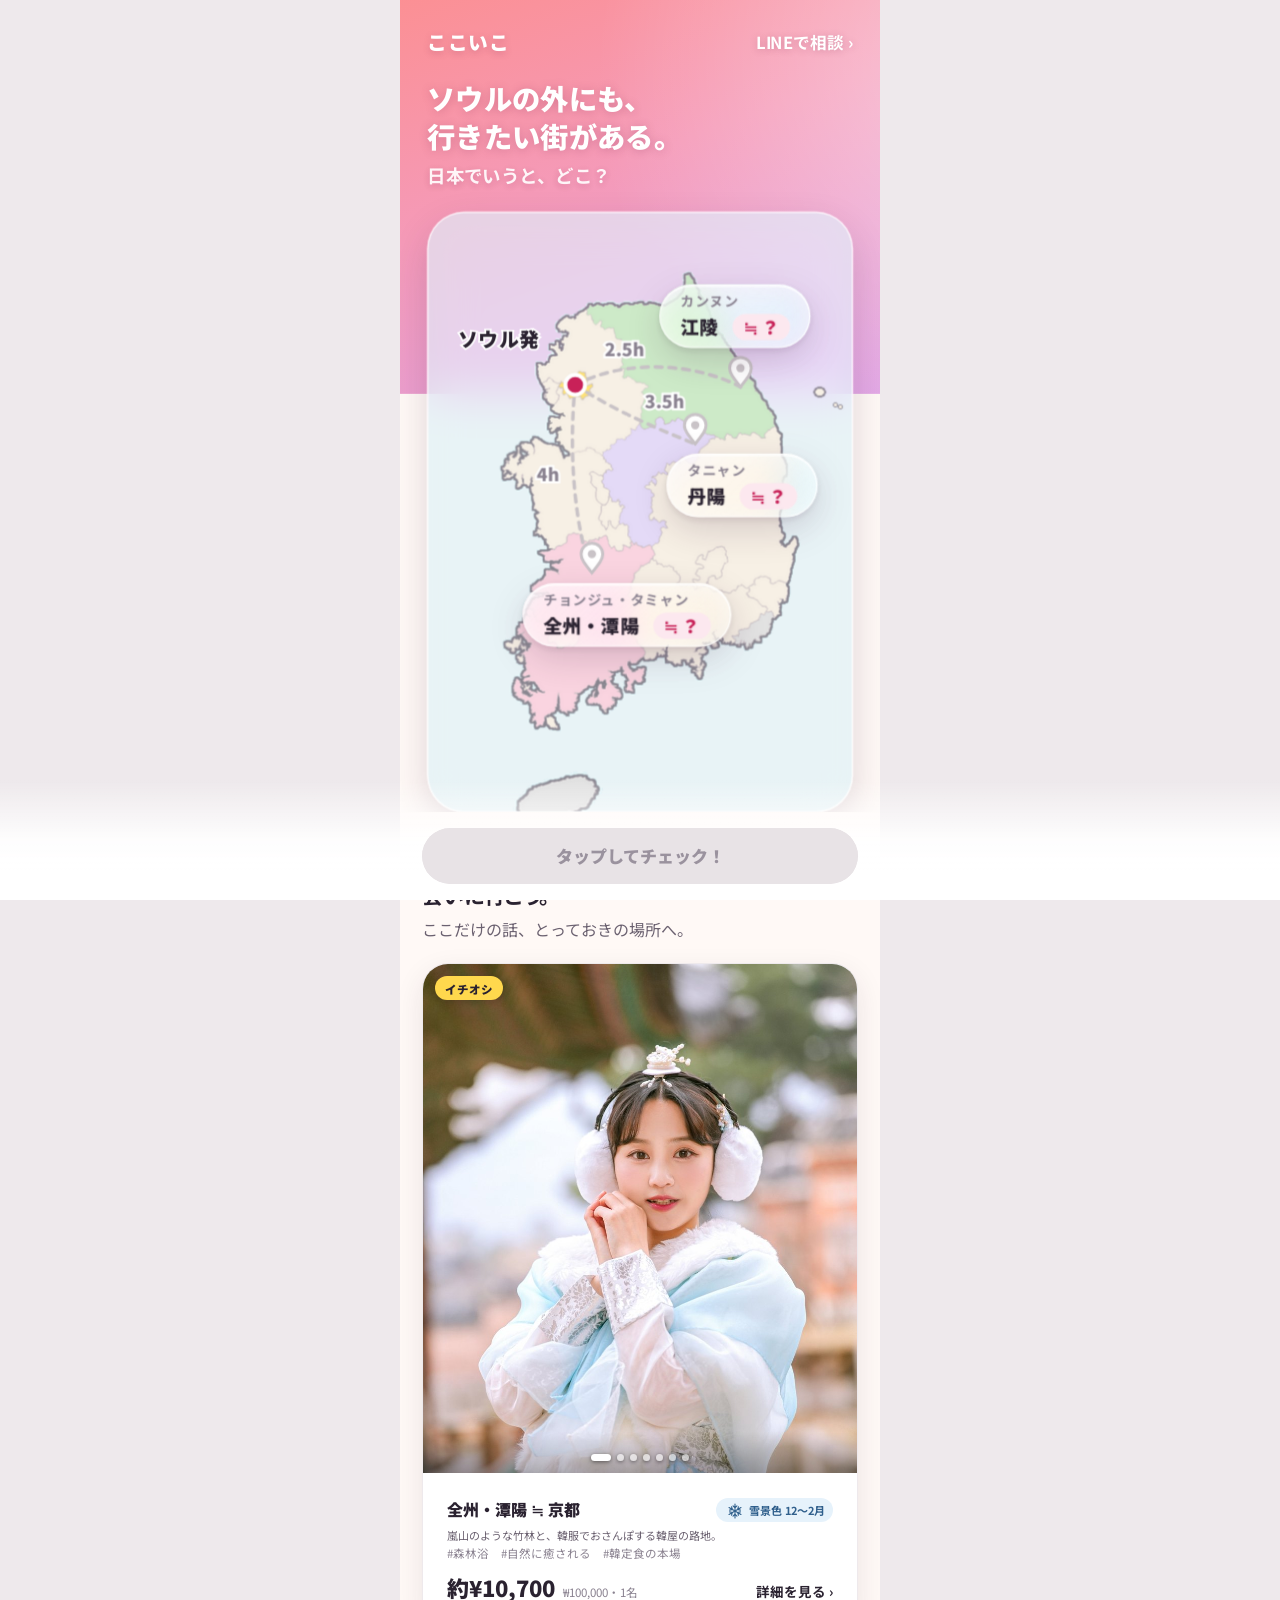
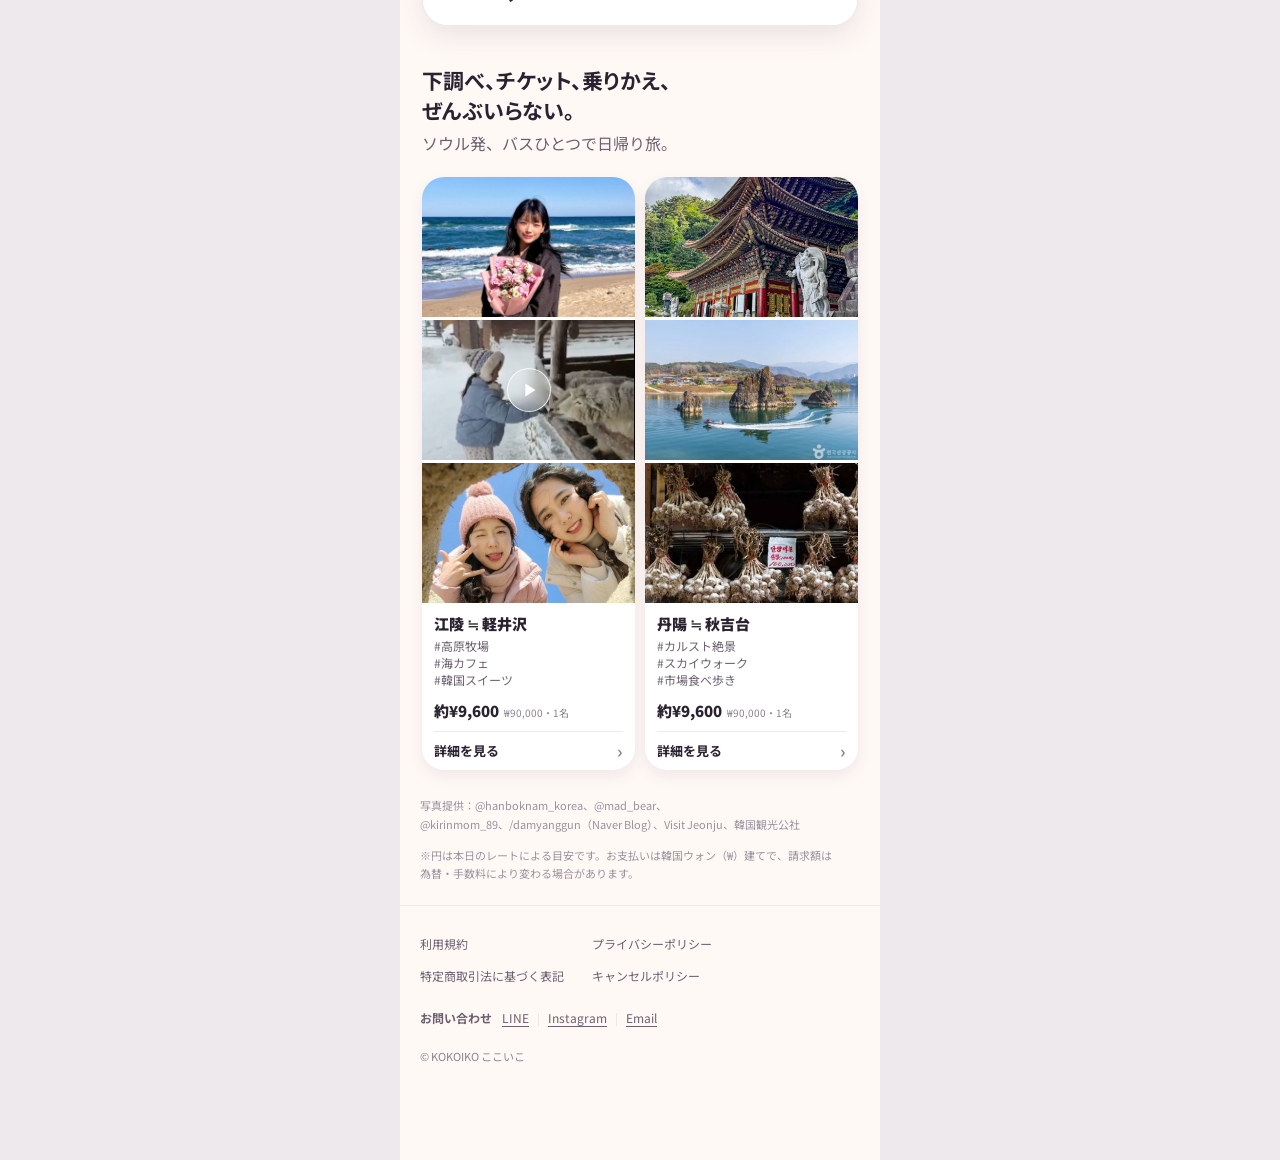
==== commit 7fba0223: "Add files via upload" ====
--- a/index.html
+++ b/index.html
@@ -14,7 +14,7 @@
 <meta name="twitter:card" content="summary_large_image">
 <link rel="preconnect" href="https://fonts.googleapis.com">
 <link href="https://fonts.googleapis.com/css2?family=Noto+Sans+JP:wght@400;700;900&display=swap" rel="stylesheet">
-<link rel="stylesheet" href="css/style.css?v=1126-4">
+<link rel="stylesheet" href="css/style.css?v=1127-1">
 </head>
 <body>
 <div class="wrap main">
@@ -92,8 +92,8 @@
   <div class="bprice" id="mainBp" hidden><span id="bpLabel"></span><div><b id="bpYen"></b><small id="bpKrw"></small></div></div>
   <a class="cta off" id="mainCta" href="#" aria-disabled="true"><span id="ctaMain">タップしてチェック！</span><small id="ctaSub"></small></a>
 </div>
-<script src="js/data.js?v=1126-4"></script>
-<script src="js/common.js?v=1126-4"></script>
-<script src="js/main.js?v=1126-4"></script>
+<script src="js/data.js?v=1127-1"></script>
+<script src="js/common.js?v=1127-1"></script>
+<script src="js/main.js?v=1127-1"></script>
 </body>
 </html>
--- a/css/style.css
+++ b/css/style.css
@@ -31,7 +31,7 @@
 .mtag small{font-weight:700;color:var(--rose);margin-left:4px}
 .mtag.on{background:linear-gradient(135deg,#C82158,#C82158);color:#fff}
 .mtag.on small{color:#fff}
-.season{position:absolute;right:12px;bottom:14px;font-weight:900;font-size:13px;border-radius:99px;padding:6px 12px;color:#2A2230}
+.season{position:absolute;right:12px;bottom:14px;font-weight:900;font-size:13px;border-radius:99px;padding:6px 12px;color:#2F5F8C}
 .ichi{font-size:11px;font-weight:900;background:#fff;color:var(--rose);border:1.5px solid var(--rose);border-radius:99px;padding:1px 8px}
 /* ---------- Main: products ---------- */
 .psec{padding:28px 18px 8px;margin:12px 0 14px}  /* 앞뒤 요소의 여백과 상쇄되어, 어느 블록 뒤에 와도 위 40·아래 22로 같아진다 (2026-11-26) */
@@ -50,7 +50,7 @@
 .th button.on{border-color:#fff;opacity:1}
 .arr{position:absolute;right:10px;top:42%;width:38px;height:38px;border-radius:50%;display:flex;align-items:center;justify-content:center;z-index:2;background:linear-gradient(135deg,rgba(255,255,255,.55),rgba(255,255,255,.25));backdrop-filter:blur(10px);-webkit-backdrop-filter:blur(10px);border:1px solid rgba(255,255,255,.85);box-shadow:0 4px 12px rgba(0,0,0,.2)}
 .chip{display:inline-block;font-size:11px;font-weight:900;border-radius:99px;padding:1px 8px}
-.chip.snow{background:rgba(255,255,255,.85);color:#2A2230;margin-left:4px}
+.chip.snow{background:rgba(255,255,255,.85);color:#2F5F8C;margin-left:4px}
 .big .t{font-size:18px;font-weight:900;margin:6px 0 2px}
 .big .s{font-size:12px;color:#6B6170}
 .prow{display:flex;justify-content:space-between;align-items:center;margin-top:8px}
@@ -66,12 +66,12 @@
 .sm .t{font-size:15px;font-weight:900}
 .sm .s{font-size:12px;color:#6B6170;margin-top:2px}
 /* ---------- bottom bars ---------- */
-.bar{position:fixed;bottom:16px;left:50%;transform:translateX(-50%) translateZ(0);width:calc(min(100vw,480px) - 24px);border-radius:34px;padding:8px;display:flex;gap:8px;align-items:center;z-index:20}
+.bar{position:fixed;bottom:calc(16px - var(--vvfix,0px));left:50%;transform:translateX(-50%) translateZ(0);width:calc(min(100vw,480px) - 24px);border-radius:34px;padding:8px;display:flex;gap:8px;align-items:center;z-index:20}
 .bar.solid{background:#fff;border:1px solid #EEE9EC;box-shadow:0 10px 30px rgba(60,30,60,.18)}
 .share{width:50px;height:50px;flex:none;border-radius:50%;display:flex;align-items:center;justify-content:center;border:1px solid rgba(255,255,255,.9);background:var(--glass);box-shadow:var(--glass-sh)}
 .cta small{display:block;font-size:11px;font-weight:400;opacity:.92}
 .cta[disabled],.cta.off{background:#E8E3E6;color:#9A929E;box-shadow:none;cursor:default}
-.barbg{position:fixed;left:0;right:0;bottom:0;height:80px;background:linear-gradient(180deg,rgba(255,249,246,0),#FFF9F6 60%);z-index:19;pointer-events:none}
+.barbg{position:fixed;left:0;right:0;bottom:calc(0px - var(--vvfix,0px));height:calc(80px + var(--vvfix,0px));background:linear-gradient(180deg,rgba(255,249,246,0),#FFF9F6 60%);z-index:19;pointer-events:none}
 .bprice{flex:1;padding-left:12px;line-height:1.25;min-width:0}
 .bprice span{display:block;font-size:11.5px;color:var(--sub);white-space:nowrap}
 .bprice span em{font-style:normal;color:#E2343B;font-weight:900;margin-right:5px}
@@ -108,7 +108,7 @@
 .c{text-align:left}
 .c b{display:block;font-size:13px;font-weight:700}
 .c small{display:block;margin-top:3px;font-size:11px;font-weight:400;color:var(--mute)}  /* 참가일 칩 상태 줄 */
-.c small .ok{color:#2A2230;background:rgba(255,216,77,.45);border-radius:99px;padding:0 5px}  /* 안 고른 출발 확정일 — 글자는 본문색 (금지목록 X1) */
+.c small .ok{background:rgba(255,216,77,.45);border-radius:99px;padding:0 5px}  /* 안 고른 출발 확정일 */
 .c.sel small{color:var(--mute)}
 .c.full{color:#bbb;background:#F5F3F4}
 .meet{font-size:13px;font-weight:700;margin-top:2px}
@@ -181,7 +181,7 @@
 .cal .d>b,.cal .d>small{position:relative}
 .cal .d b{font-size:15px}
 .cal .d small{font-size:9px;height:11px;color:#C9C3C7;font-weight:400}
-.cal .d small.ok{color:#2A2230;background:rgba(255,216,77,.45);border-radius:99px;padding:0 3px;height:13px;line-height:13px;white-space:nowrap}
+.cal .d small.ok{color:#8A8290;background:rgba(255,216,77,.45);border-radius:99px;padding:0 3px;height:13px;line-height:13px;white-space:nowrap}
 .cal .d small.nd{color:#8A8290}  /* あと○名: 출발 확정까지 남은 인원 */
 .cal .d.pick:not(.full) small{color:#fff}
 .cal .d.pick:not(.full) small.ok{background:none;padding:0}  /* 로즈 위에 노랑 금지 (N22) */
@@ -314,12 +314,12 @@
 .rst{display:flex;align-items:baseline;gap:10px;flex-wrap:wrap}
 /* 결제 결과 상태 영역: 아이콘 → 상태(크게) → 사유 1문장 → 안심 문구 → 코드. 완료·실패 같은 슬롯 */
 .rhero h1{margin:0;font-size:22px;line-height:1.3;font-weight:900}
-.rhero h1.ok{color:#2A2230}
+.rhero h1.ok{color:#2F5F8C}
 .rhero h1.ng{color:#E2343B}
 .rhero .r1{margin:10px 0 0;font-size:14px;font-weight:400;color:var(--sub)}
 
 .rst b{font-size:17px}
-.rst b.ok{color:#2A2230}
+.rst b.ok{color:#2F5F8C}
 .rst b.ng{color:#E2343B}
 .rst span{font-size:12.5px;color:var(--mute)}
 .rr{display:flex;justify-content:space-between;gap:10px;font-size:13.5px;margin-top:12px}
@@ -379,7 +379,7 @@
 .gbtn{transition:.15s;display:flex;justify-content:space-between;align-items:center;background:none;border-radius:0;border-top:1px solid #EEE9EC;margin-top:10px;padding:9px 0 0;color:var(--ink);font-weight:700;font-size:13px;text-align:left}
 .gbtn span{font-size:17px;color:var(--mute);line-height:1}
 /* 누를 수 없는 표시는 버튼처럼 보이지 않게: 시즌 안내·≒京都는 테두리·둥근 배경 없이 텍스트로 */
-.mapbox .season{z-index:3;background:none!important;border:0!important;box-shadow:none!important;backdrop-filter:none!important;-webkit-backdrop-filter:none!important;padding:0;border-radius:0;font-size:12.5px;color:#2A2230;text-shadow:0 0 6px #fff,0 0 2px #fff}
+.mapbox .season{z-index:3;background:none!important;border:0!important;box-shadow:none!important;backdrop-filter:none!important;-webkit-backdrop-filter:none!important;padding:0;border-radius:0;font-size:12.5px;color:#2F5F8C;text-shadow:0 0 6px #fff,0 0 2px #fff}
 /* 지역 태그(누를 수 있는 것)는 상하 여백을 넉넉하게 */
 .kyoto{position:absolute;font-weight:900;font-size:13px;border-radius:99px;padding:4px 11px;background:#FFD84D;border:1.5px solid var(--ink);z-index:2;animation:pop .3s ease}
 .lbWhy{font-size:12.5px;line-height:1.55;color:var(--ink);text-align:center;white-space:normal}
@@ -391,7 +391,7 @@
 .mcard .mt{display:flex;align-items:baseline;gap:6px;flex-wrap:wrap}
 .mcard .mt b{font-size:16px;font-weight:900}
 .mcard .eq{color:var(--rose);font-weight:900;font-size:16px}
-.mcard .ms{margin-left:auto;font-size:11px;font-weight:700;color:#2A2230}
+.mcard .ms{margin-left:auto;font-size:11px;font-weight:700;color:#2F5F8C}
 .mcard p{margin:4px 0 0;font-size:12.5px;line-height:1.6;color:var(--sub)}
 @keyframes mcpop{from{opacity:0;transform:scale(.9)}to{opacity:1;transform:scale(1)}}
 .mcard.pop{animation:mcpop .32s cubic-bezier(.2,.8,.3,1) both}
@@ -507,7 +507,7 @@
 .hl{border:0;height:1px;background:#E8E3E6;margin:30px 0}
 /* 아이콘 */
 .li{flex:none;vertical-align:-3px}
-.c-season{background:#F5F3F4;color:#2A2230;display:inline-flex;align-items:center;gap:3px}
+.c-season{background:#E6F2FB;color:#2F5F8C;display:inline-flex;align-items:center;gap:3px}
 .ir{display:flex;align-items:center;gap:6px}
 .ir.nw{white-space:nowrap}
 .info .ir small{font-size:inherit;color:inherit;font-weight:400}
@@ -790,7 +790,7 @@
 .mcard #mName,.mcard .eq{display:revert}
 .mcard #mLike,.mcard .eq{display:none}
 .mcard.pop #mName{display:inline-block;animation:qpop .5s cubic-bezier(.2,1.4,.4,1)}
-.mcard .ms,.mcard .ms.gw{background:#F5F3F4;color:#2A2230;padding:3px 10px;border-radius:99px}
+.mcard .ms,.mcard .ms.gw{background:#E6F2FB;color:#2F5F8C;padding:3px 10px;border-radius:99px}
 .mcard .ms.gw{background:#FCE8EF;color:#C82158}
 .mcard .ms.gw svg{margin:-4px -2px -4px -5px}
 .c-season.gw{background:#FCE8EF;color:#C82158}
@@ -824,7 +824,7 @@
 .bar:has(.cta.off) .bprice{display:none}
 .bar .cta.mw{width:182px}
 /* season chip: one rule everywhere (main map card, main product card, detail pages) */
-.mcard .ms,.chip.snow,.c-season{background:#F5F3F4!important;color:#2A2230!important;font-size:11px!important;font-weight:900!important;padding:2px 9px!important;border-radius:99px!important;display:inline-flex!important;align-items:center;gap:3px;line-height:1.6}
+.mcard .ms,.chip.snow,.c-season{background:#E6F2FB!important;color:#2F5F8C!important;font-size:11px!important;font-weight:900!important;padding:2px 9px!important;border-radius:99px!important;display:inline-flex!important;align-items:center;gap:3px;line-height:1.6}
 .mcard .ms.gw,.c-season.gw{background:#FCE8EF!important;color:#C82158!important}
 .chip.snow svg,.mcard .ms svg,.c-season svg{width:14px;height:14px;margin:0!important;flex:none}
 .mcard .ms.gw svg,.c-season.gw svg{width:17px;height:17px;margin:-2px -1px -2px -3px!important}
@@ -902,7 +902,7 @@
 .bar .cta{height:48px!important;transition:transform .25s cubic-bezier(.2,.8,.3,1),box-shadow .2s ease,background-color .15s ease!important}
 @media(hover:hover){.bar .cta:not(.off):not([disabled]):hover{transform:translateY(-4px);box-shadow:0 10px 22px rgba(200,33,88,.28)!important;filter:none}}
 /* premium pass — detail reservation bar: price loud */
-.bar.solid{width:min(100vw,480px);bottom:0;border-radius:0;padding:10px 18px calc(10px + env(safe-area-inset-bottom,0px));border:0;border-top:1px solid #EEE9EC;box-shadow:none} /* 상세 하단 바: 화면 하단에 붙은 풀폭(D5) */
+.bar.solid{width:min(100vw,480px);bottom:calc(0px - var(--vvfix,0px));border-radius:0;padding:10px 18px calc(10px + env(safe-area-inset-bottom,0px));border:0;border-top:1px solid #EEE9EC;box-shadow:none} /* 상세 하단 바: 화면 하단에 붙은 풀폭(D5) */
 .bar.solid .bprice{padding-left:0}
 /* fit fixes: map card must stay below the Jeonju pill; detail bar price on one line */
 .mcard{padding:14px 24px!important}
@@ -1102,7 +1102,7 @@
 body.bhide .barbg{opacity:0!important}
 @media (prefers-reduced-motion:reduce){.bar,.barbg{transition:none}}
 
-.gwb.wb{background:#F5F3F4;color:#2A2230}
+.gwb.wb{background:#E6F2FB;color:#2F5F8C}
 /* 좌우 기준선 22px 통일 (지도 상자와 아래 섹션들) */
 .psec{padding-left:22px!important;padding-right:22px!important}
 .big{margin-left:22px!important;margin-right:22px!important}
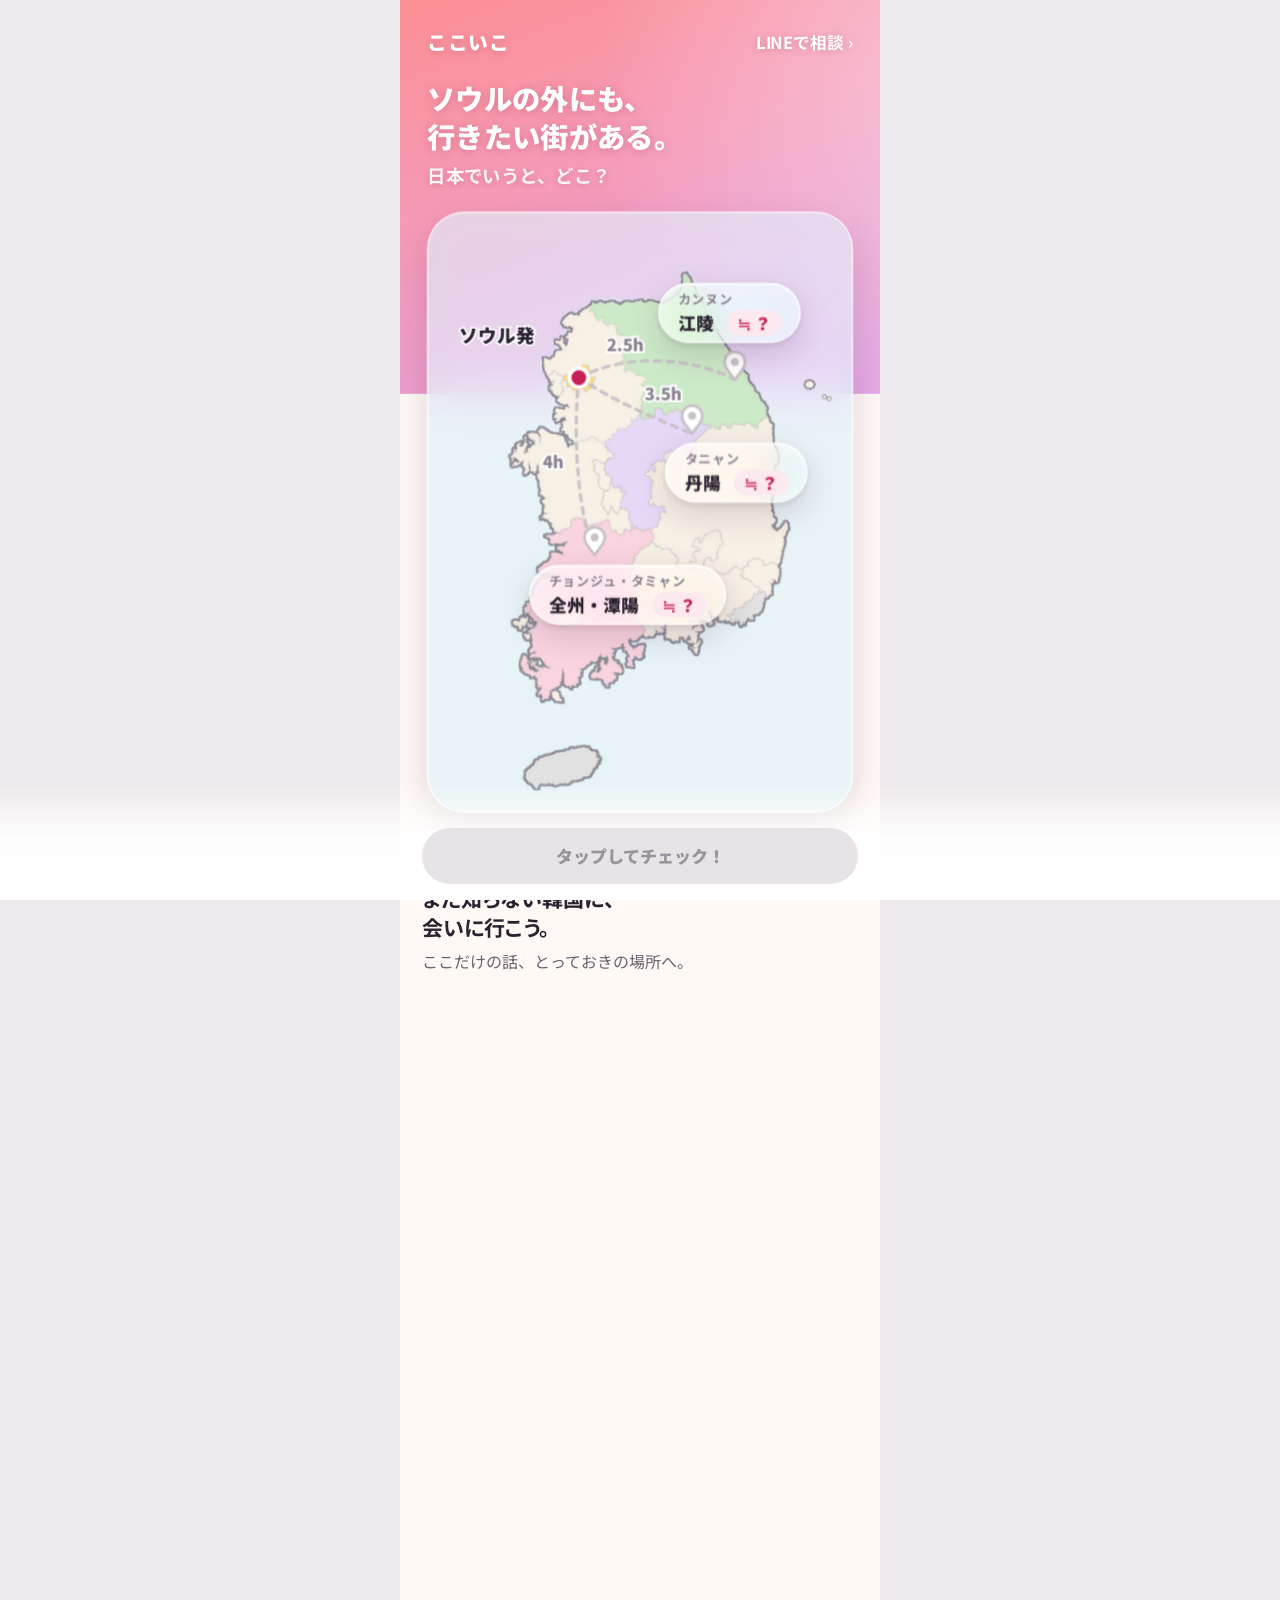
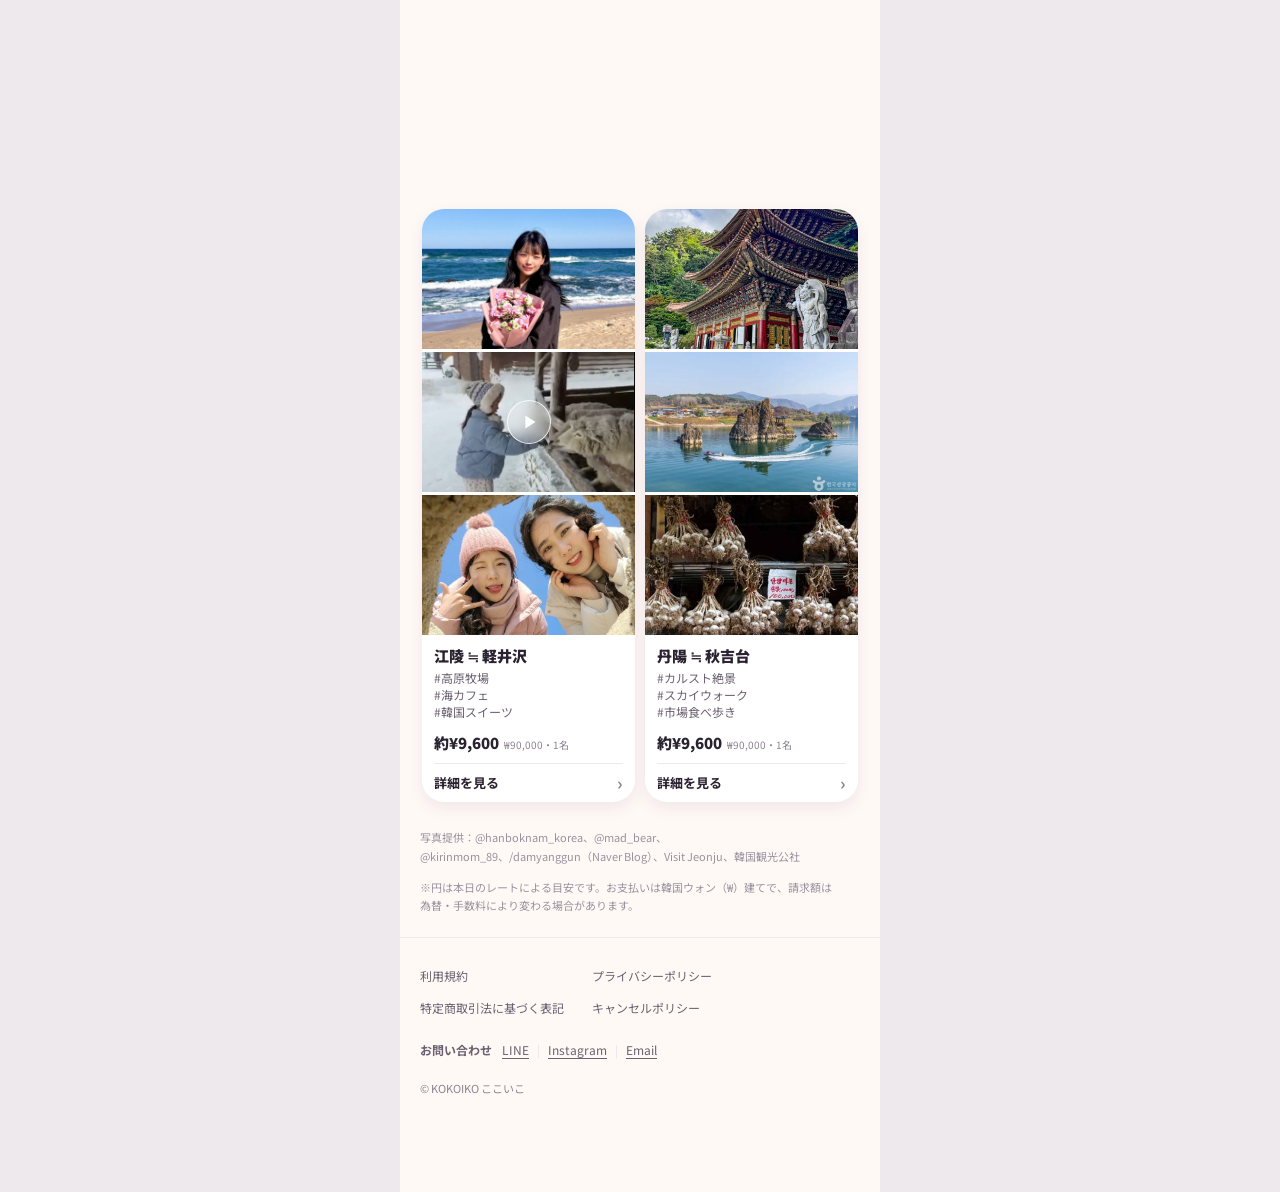
==== commit af621cad: "Add files via upload" ====
--- a/index.html
+++ b/index.html
@@ -14,7 +14,7 @@
 <meta name="twitter:card" content="summary_large_image">
 <link rel="preconnect" href="https://fonts.googleapis.com">
 <link href="https://fonts.googleapis.com/css2?family=Noto+Sans+JP:wght@400;700;900&display=swap" rel="stylesheet">
-<link rel="stylesheet" href="css/style.css?v=1127-1">
+<link rel="stylesheet" href="css/style.css?v=1127-2">
 </head>
 <body>
 <div class="wrap main">
@@ -92,8 +92,8 @@
   <div class="bprice" id="mainBp" hidden><span id="bpLabel"></span><div><b id="bpYen"></b><small id="bpKrw"></small></div></div>
   <a class="cta off" id="mainCta" href="#" aria-disabled="true"><span id="ctaMain">タップしてチェック！</span><small id="ctaSub"></small></a>
 </div>
-<script src="js/data.js?v=1127-1"></script>
-<script src="js/common.js?v=1127-1"></script>
-<script src="js/main.js?v=1127-1"></script>
+<script src="js/data.js?v=1127-2"></script>
+<script src="js/common.js?v=1127-2"></script>
+<script src="js/main.js?v=1127-2"></script>
 </body>
 </html>
--- a/css/style.css
+++ b/css/style.css
@@ -511,7 +511,7 @@
 .ir{display:flex;align-items:center;gap:6px}
 .ir.nw{white-space:nowrap}
 .info .ir small{font-size:inherit;color:inherit;font-weight:400}
-.info{margin-top:12px;background:#F5F3F4;border-radius:12px;padding:10px 12px;font-size:min(12.5px,3.4vw);line-height:1.9;color:#6B6170}  /* 크기·행간 = 1126-1 직전 값, 글자색 = 주의사항 박스 본문(.wc p)과 같은 보조 회색 */
+.info{margin-top:16px;background:#F5F3F4;border-radius:12px;padding:10px 12px;font-size:min(12.5px,3.4vw);line-height:1.9;color:#6B6170}  /* 크기·행간 = 1126-1 직전 값, 글자색 = 주의사항 박스 본문(.wc p)과 같은 보조 회색 */
 .accb .ir{line-height:1.9}
 /* 상품 소개 (펼치기 없음) */
 .intro2{overflow:visible}
@@ -582,7 +582,7 @@
 h2.rh{font-size:21px;font-weight:900;line-height:1.5;margin:0 0 16px}  /* 같은 이유 (D20·S5) */
 .rs{font-size:13px;color:#8A8290;margin:6px 0 16px}
 .spot{margin-bottom:40px;text-align:left}
-.spot h3{font-size:18px;margin:0}
+.spot h3{font-size:16px;margin:0}
 .spot p{font-size:13px;color:#8A8290;line-height:1.8;margin:6px 0 0}
 .sph{position:relative;margin-top:14px;border-radius:16px;overflow:hidden;aspect-ratio:4/5}
 .spsl{display:flex;height:100%;overflow-x:auto;scroll-snap-type:x mandatory;scrollbar-width:none}
@@ -1007,7 +1007,7 @@
 .vsec .h2row .xlink{margin-left:auto}
 .sl .si:last-child{margin-bottom:0}
 /* RULE: 1px divider = 22px above and below, on every page (S1) */
-.sec{padding-top:22px!important;padding-bottom:22px!important}
+.sec{padding-top:32px!important;padding-bottom:28px!important}
 .hl{margin:22px 0}
 .ftsrc:last-of-type{margin-bottom:22px}
 footer{padding-top:22px;padding-bottom:22px}
@@ -1186,3 +1186,21 @@
 body:has(.ract) .ract{padding-top:12px}
 body:has(.ract) .sec:has(+ .ract){border-bottom:0}  /* CTA 바로 위 구분선 없음 */
 details.acc.chev summary{font-weight:700}  /* 다른 소제목(h2 17px/700)과 같은 굵기 */
+
+/* 한정식 사진 2장 — 슬라이드 없이 그대로 쌓는다 (2026-11-27, D49 변경) */
+.fpic{position:relative;margin:18px -18px 0;aspect-ratio:4/3;overflow:hidden}
+.fpic img{width:100%;height:100%;object-fit:cover;display:block}
+
+/* Q&A 구간을 회색 면으로 묶는다 (2026-11-27 시안) */
+.sec:has(details.acc){background:#F5F3F4;border-bottom:0}
+.sec:has(details.acc) details.acc + details.acc{border-top-color:#fff}
+
+/* 시안 G1c: 펼친 내용은 흰색, 좌우 끝까지 (박스 아님) */
+.sec:has(details.acc){padding-left:0;padding-right:0}
+.sec:has(details.acc) details.acc summary{padding-left:18px;padding-right:18px}
+.sec:has(details.acc) details.acc[open] .accb{background:#fff;padding:12px 18px 14px}
+
+/* 하단 구간 구분선 제거 (2026-11-27) — 주의사항 상·하, Q&A 위. 푸터 바로 위 선은 남긴다 */
+.sec:has(.gal){border-bottom:0}                     /* 周辺の人気スポット 아래 = 주의사항 위 */
+.sec.warnsec{border-bottom:0}                       /* 주의사항 아래 */
+.sec:has(.mrow){border-bottom:0}  /* 集合場所 아래 = Q&A 위 */
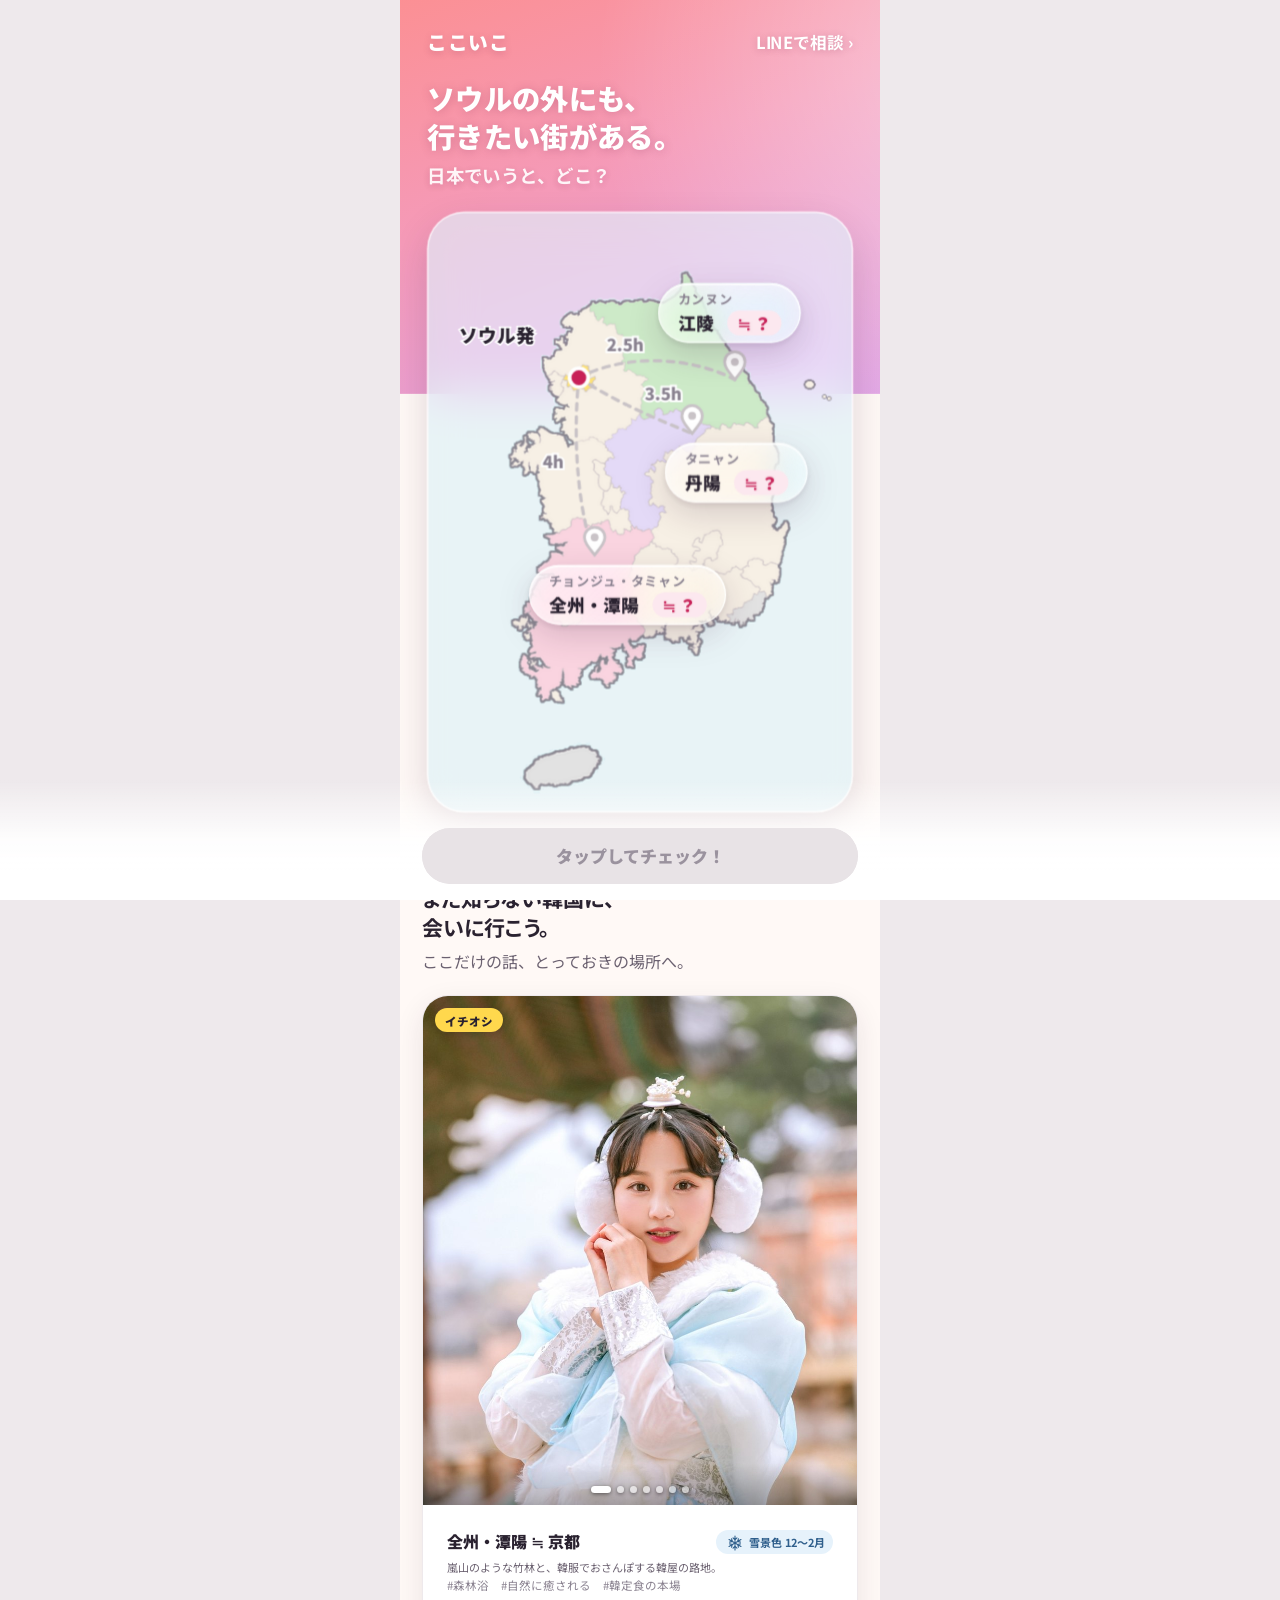
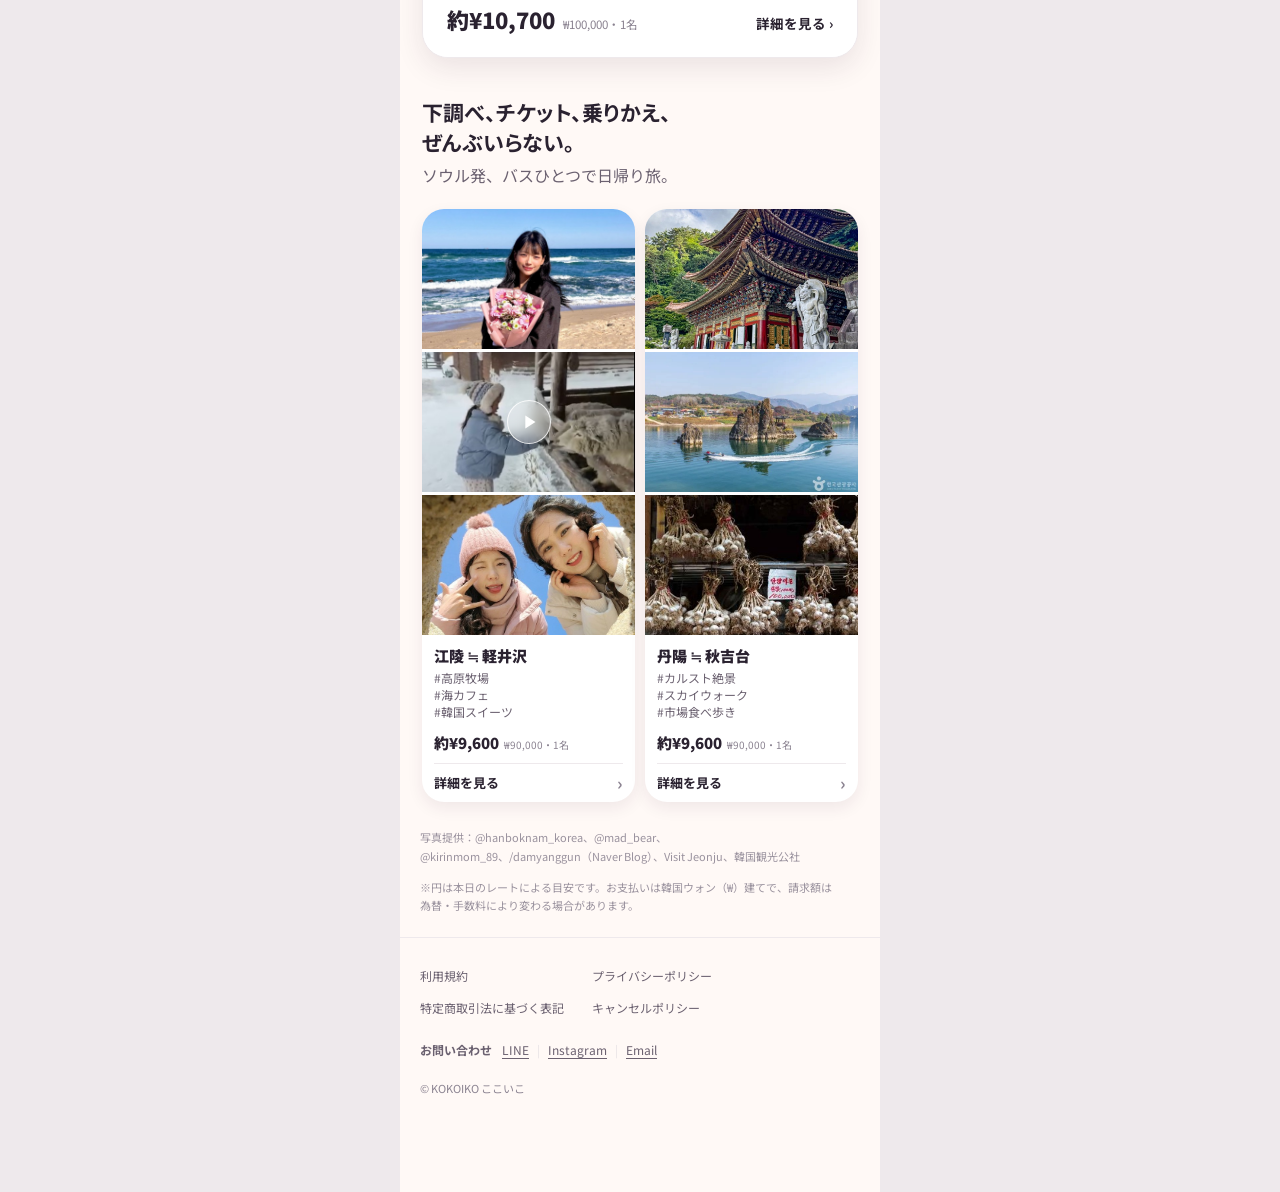
==== commit 27891dae: "Add files via upload" ====
--- a/index.html
+++ b/index.html
@@ -14,7 +14,7 @@
 <meta name="twitter:card" content="summary_large_image">
 <link rel="preconnect" href="https://fonts.googleapis.com">
 <link href="https://fonts.googleapis.com/css2?family=Noto+Sans+JP:wght@400;700;900&display=swap" rel="stylesheet">
-<link rel="stylesheet" href="css/style.css?v=1127-2">
+<link rel="stylesheet" href="css/style.css?v=1127-3">
 </head>
 <body>
 <div class="wrap main">
@@ -92,8 +92,8 @@
   <div class="bprice" id="mainBp" hidden><span id="bpLabel"></span><div><b id="bpYen"></b><small id="bpKrw"></small></div></div>
   <a class="cta off" id="mainCta" href="#" aria-disabled="true"><span id="ctaMain">タップしてチェック！</span><small id="ctaSub"></small></a>
 </div>
-<script src="js/data.js?v=1127-2"></script>
-<script src="js/common.js?v=1127-2"></script>
-<script src="js/main.js?v=1127-2"></script>
+<script src="js/data.js?v=1127-3"></script>
+<script src="js/common.js?v=1127-3"></script>
+<script src="js/main.js?v=1127-3"></script>
 </body>
 </html>
--- a/css/style.css
+++ b/css/style.css
@@ -110,7 +110,8 @@
 .c small{display:block;margin-top:3px;font-size:11px;font-weight:400;color:var(--mute)}  /* 참가일 칩 상태 줄 */
 .c small .ok{background:rgba(255,216,77,.45);border-radius:99px;padding:0 5px}  /* 안 고른 출발 확정일 */
 .c.sel small{color:var(--mute)}
-.c.full{color:#bbb;background:#F5F3F4}
+.c.full{color:#C9C3C7;background:#F5F3F4;border-color:#F5F3F4}  /* 면 #F5F3F4 + 테두리 같은 색(평면). 글자 = 캘린더 안 満席·날짜와 같은 표시 #C9C3C7 (1127-3) */
+.c.full small{color:#C9C3C7}  /* .c small 의 --mute 를 덮어 날짜와 같은 색으로 */
 .meet{font-size:13px;font-weight:700;margin-top:2px}
 .qrow{display:flex;justify-content:space-between;align-items:center}
 .qp{line-height:1.25;min-width:0}
@@ -287,7 +288,7 @@
 /* 캘린더 시트 */
 .sbody{overflow-y:auto;-webkit-overflow-scrolling:touch;overscroll-behavior:contain;min-height:0;padding-bottom:16px;flex:1}
 #sSel:has(+ .wait:not([hidden])) .pickhint{margin-bottom:0}
-.pickhint{margin:22px 0;padding:20px 14px;border-radius:12px;background:#F5F3F4;color:#9A929E;font-size:14px;font-weight:700;text-align:center}
+.pickhint{margin:22px 0;padding:10px 12px;border-radius:12px;background:#F5F3F4;color:#6B6170;font-size:min(12.5px,3.4vw);line-height:1.9;font-weight:400;text-align:center}  /* 안내 박스(.info)와 같은 양식 — 크기·행간·색·패딩·반지름·굵기 (1127-3, D37 통일). 가운데 정렬만 N22대로 유지 */
 .sbar{display:flex;align-items:center;gap:8px;border-top:1px solid var(--line);padding:10px 0 calc(14px + env(safe-area-inset-bottom));margin:0 -4px}
 .sbody:has(+ .sbar[hidden]){padding-bottom:calc(24px + env(safe-area-inset-bottom))}
 .sbar .bprice{padding-left:4px}
@@ -471,12 +472,12 @@
 .sumt .r.kw span:first-child{color:var(--sub)}
 .flow .r3{font-size:11px;margin-top:2px}
 /* 1·2·3 안내 박스: 상세 페이지 안내 박스(.info)와 같은 규칙 — 면 #F5F3F4·반지름 12·안여백 10/12·본문색·행간 1.9. 한 줄 유지를 위해 글자는 최대 12.5px에서 화면 폭에 맞춰 줄어듦 */
-.cond2{margin-top:12px;background:#F5F3F4;border-radius:12px;padding:10px 12px}
-.cond2 p{margin:0;font-size:min(12.5px,calc((100vw - 60px) * .0335));line-height:1.9;white-space:nowrap;color:var(--ink)}
+.cond2{margin-top:16px;background:#F5F3F4;border-radius:12px;padding:10px 12px}  /* 위 16px = 안내 박스(.info)와 같은 값 (1127-3) */
+.cond2 p{margin:0;font-size:min(12.5px,calc((100vw - 60px) * .0335));line-height:1.9;white-space:nowrap;color:#6B6170}  /* 색 = 안내 박스와 같은 보조 회색 (1127-3). 글자 크기는 문구 확정 후 12.5px로 올릴 예정 */
 .tlist{list-style:none;margin:23px 0 0;padding:0}  /* 약관 묶음 위 23px — 메인 푸터 이용약관 묶음과 같은 값 (2026-11-25) */
 .tlist li{display:flex;align-items:center;justify-content:space-between;min-height:44px;font-size:13px;color:var(--sub)}
 .tlist button{background:none;border:0;padding:12px 0 12px 16px;font-size:12.5px;color:var(--sub);text-decoration:underline;text-underline-offset:3px;cursor:pointer;font-family:inherit}
-.agreet{margin:48px 0 12px;text-align:center;font-size:12.5px;color:var(--sub)}  /* 약관 묶음 아래 48px — 위로 가기 버튼(CTA 위 12px)이 사업자정보 「보기」에 붙지 않게 23px보다 넓힘 (2026-11-25) */
+.agreet{margin:36px 0 12px;text-align:center;font-size:12.5px;color:var(--sub)}  /* 약관 묶음 아래 36px (1127-3, 이전 48px) — 위로 가기 버튼과 12px 떨어지는 최솟값. D38 --ttg와 같은 값. 23px로 줄이면 버튼이 「보기」에 1px 겹친다 */
 .paybtn{display:block;width:100%;min-height:54px;border:0;border-radius:99px;background:linear-gradient(180deg,#C82158,#C82158);color:#fff;font-size:17px;font-weight:900;font-family:inherit;box-shadow:inset 0 1px 0 rgba(255,255,255,.45),0 8px 18px rgba(200,33,88,.3);cursor:pointer}
 .paybtn[aria-disabled="true"]{background:#E8E3E6;color:#9A929E;box-shadow:none}
 .ckpage .wrap{padding-bottom:calc(16px + env(safe-area-inset-bottom));overflow-x:clip}  /* 알약 CTA 아래 16px — 메인 바와 같은 값 (2026-11-25) */
@@ -524,11 +525,11 @@
 /* 일본어 문장은 문절 단위로 끊는다 — 고아 글자 방지 (D25). 미지원 브라우저는 기존 동작 */
 .sec h1,.ch,.cd,.cf,.cf small,.cfs,.ph,.psub,.rh,.rs,.spot h3,.spot p,.food h3,.food .s,.food .fl,.psec h2,.psec p,.stage .hero h1,.stage .hero p.hsub{word-break:auto-phrase}
 .ckk{font-size:13px;font-weight:700;color:var(--rose);margin:6px 0 0}
-.ch{font-size:21px;font-weight:900;line-height:1.5;margin:10px 0 0}
-.cd{font-size:13px;color:#8A8290;line-height:1.8;margin:10px 0 0}
+h2.ch{font-size:21px;font-weight:900;line-height:1.5;margin:10px 0 0}  /* .sec h2(17px, 100줄)와 같은 구체도로 올려 D20의 21px을 실제 적용 (1127-3). .ph·.rh와 같은 처리 */
+.cd{font-size:13px;color:#8A8290;line-height:1.8;margin:6px 0 0}  /* 헤드→서브 6px = S2 「같은 묶음 안 줄 사이」 (1127-3, 이전 10px) */
 .cf{font-size:16px;font-weight:700;line-height:1.7;margin:40px 0 0}
 .cf small{display:block;font-size:13px;font-weight:400;color:#8A8290;margin-top:6px;line-height:1.8}
-.cfs{font-size:13px;color:#8A8290;line-height:1.8;margin:40px 0 0}  /* 헤드 없는 서브라인 — 크기·색은 .cf small과 같고, 위 간격만 .cf와 같은 40px */
+.cfs{font-size:13px;color:#8A8290;line-height:1.8;margin:18px 0 0}  /* 헤드 없는 서브라인 — 크기·색은 .cf small과 같다. 위 간격은 헤드가 없으므로 아래(.fpic 18px)와 같은 18px (1127-3, 이전 40px) */
 .cfs+.cfs{margin-top:14px}
 
 .fslide{position:relative;margin:18px -18px 0}  /* 한정식 슬라이드 — 칸은 원본(7·8번) 비율 4:3 */
@@ -645,7 +646,8 @@
 .plab.r{left:16px;right:auto;bottom:12px;background:rgba(0,0,0,.45);font-weight:400;font-size:11px}
 .sph .dots{left:auto;right:16px;bottom:20px;justify-content:flex-end}
 .sph .dots{left:0;right:0;top:22px;bottom:auto;justify-content:center}
-.city .ckk+.ch{margin-top:18px}
+.city .ckk+.ch{margin-top:10px}  /* 킥커→헤드 10px (1127-3, 이전 18px) */
+.city .ch{margin-bottom:6px}  /* 헤드→서브 6px = S2. `.sec h2{margin:0 0 16px}`(100줄)가 `.ch`를 이기고 있어 같은 구체도로 덮는다. font-size는 건드리지 않는다 (1127-3) */
 .intro2 .hl{background:none;margin:22px 0}
 .intro2 .rec+.hl{width:1.5px;height:56px;margin:26px auto;background:#C9C3C7}
 .accl{margin:0 0 6px;color:#6B6170}
@@ -1189,18 +1191,10 @@
 
 /* 한정식 사진 2장 — 슬라이드 없이 그대로 쌓는다 (2026-11-27, D49 변경) */
 .fpic{position:relative;margin:18px -18px 0;aspect-ratio:4/3;overflow:hidden}
+.fpic + .fpic{margin-top:6px}  /* 사진끼리는 6px = 갤러리 격자(.gal)·썸네일(.th)과 같은 값 (1127-3, 이전 18px). 글→첫 사진은 18px 유지 */
 .fpic img{width:100%;height:100%;object-fit:cover;display:block}
 
-/* Q&A 구간을 회색 면으로 묶는다 (2026-11-27 시안) */
-.sec:has(details.acc){background:#F5F3F4;border-bottom:0}
-.sec:has(details.acc) details.acc + details.acc{border-top-color:#fff}
-
-/* 시안 G1c: 펼친 내용은 흰색, 좌우 끝까지 (박스 아님) */
-.sec:has(details.acc){padding-left:0;padding-right:0}
-.sec:has(details.acc) details.acc summary{padding-left:18px;padding-right:18px}
-.sec:has(details.acc) details.acc[open] .accb{background:#fff;padding:12px 18px 14px}
 
 /* 하단 구간 구분선 제거 (2026-11-27) — 주의사항 상·하, Q&A 위. 푸터 바로 위 선은 남긴다 */
-.sec:has(.gal){border-bottom:0}                     /* 周辺の人気スポット 아래 = 주의사항 위 */
 .sec.warnsec{border-bottom:0}                       /* 주의사항 아래 */
 .sec:has(.mrow){border-bottom:0}  /* 集合場所 아래 = Q&A 위 */
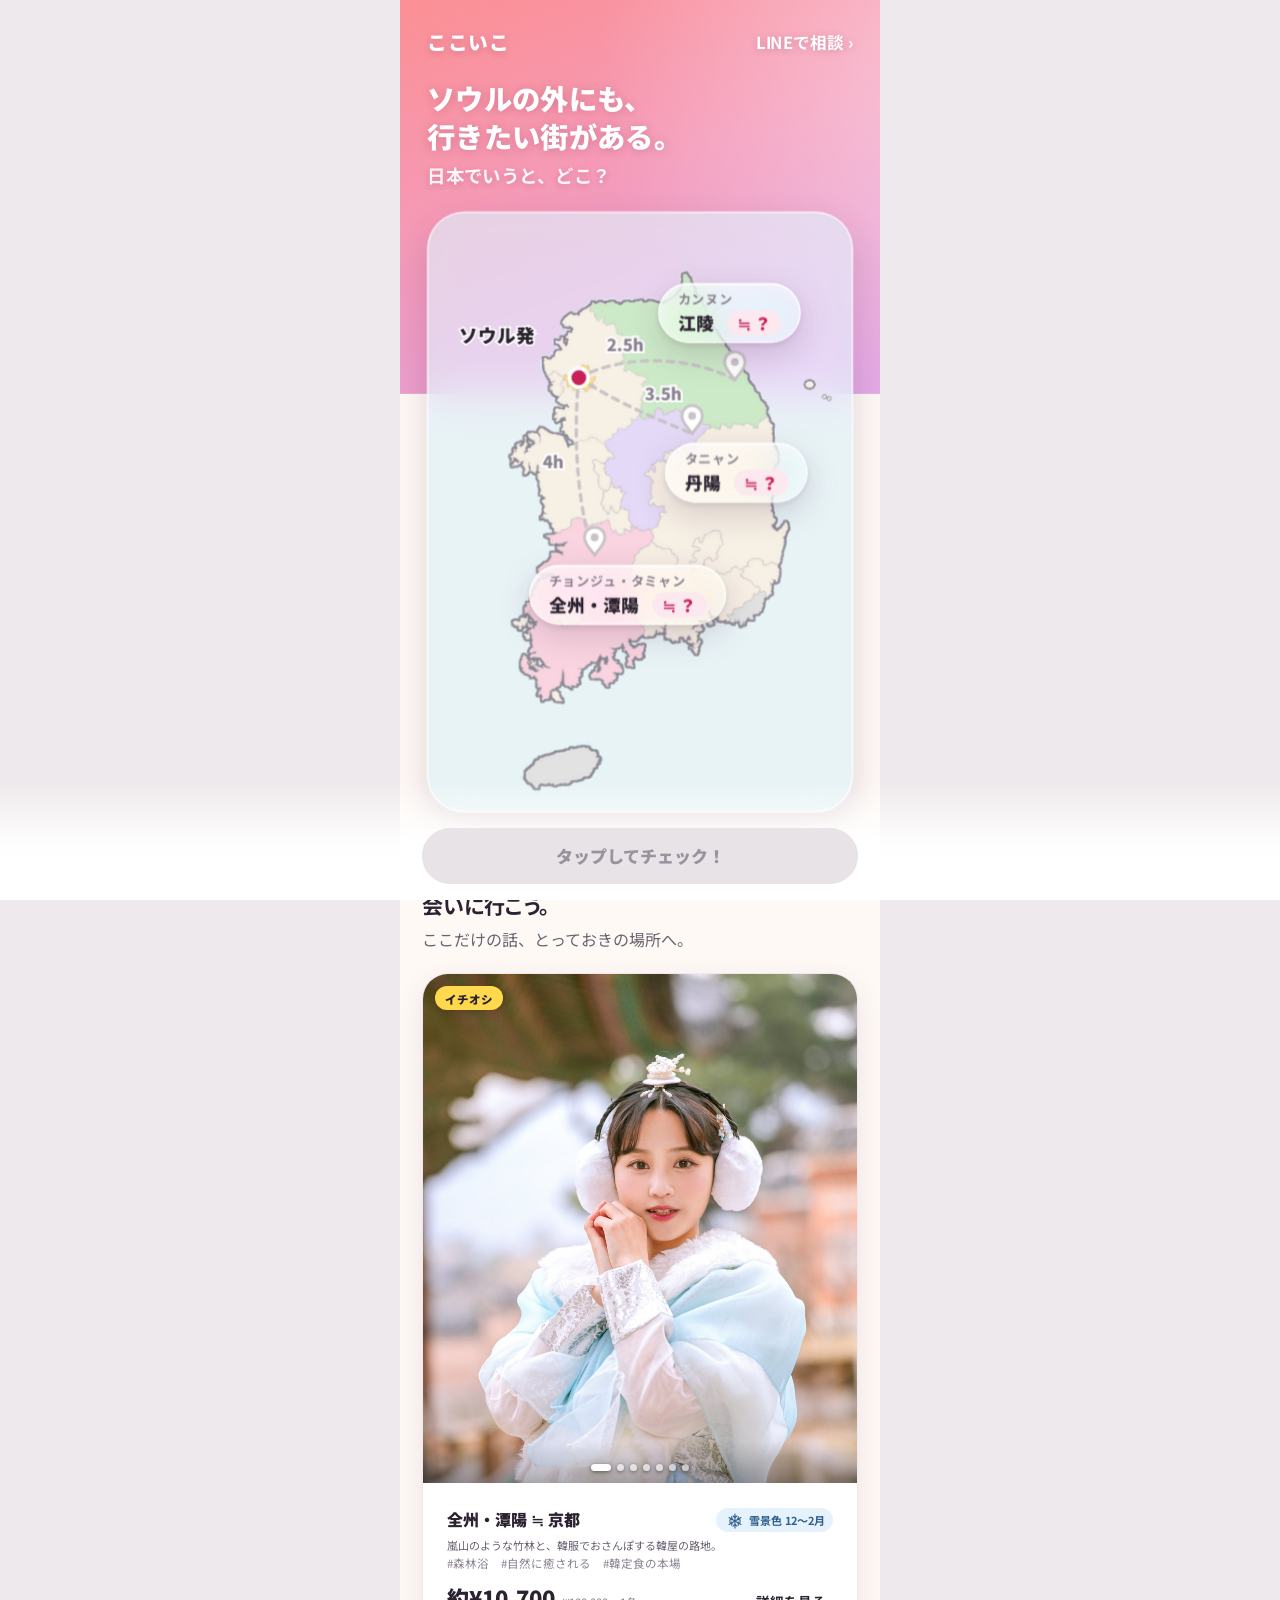
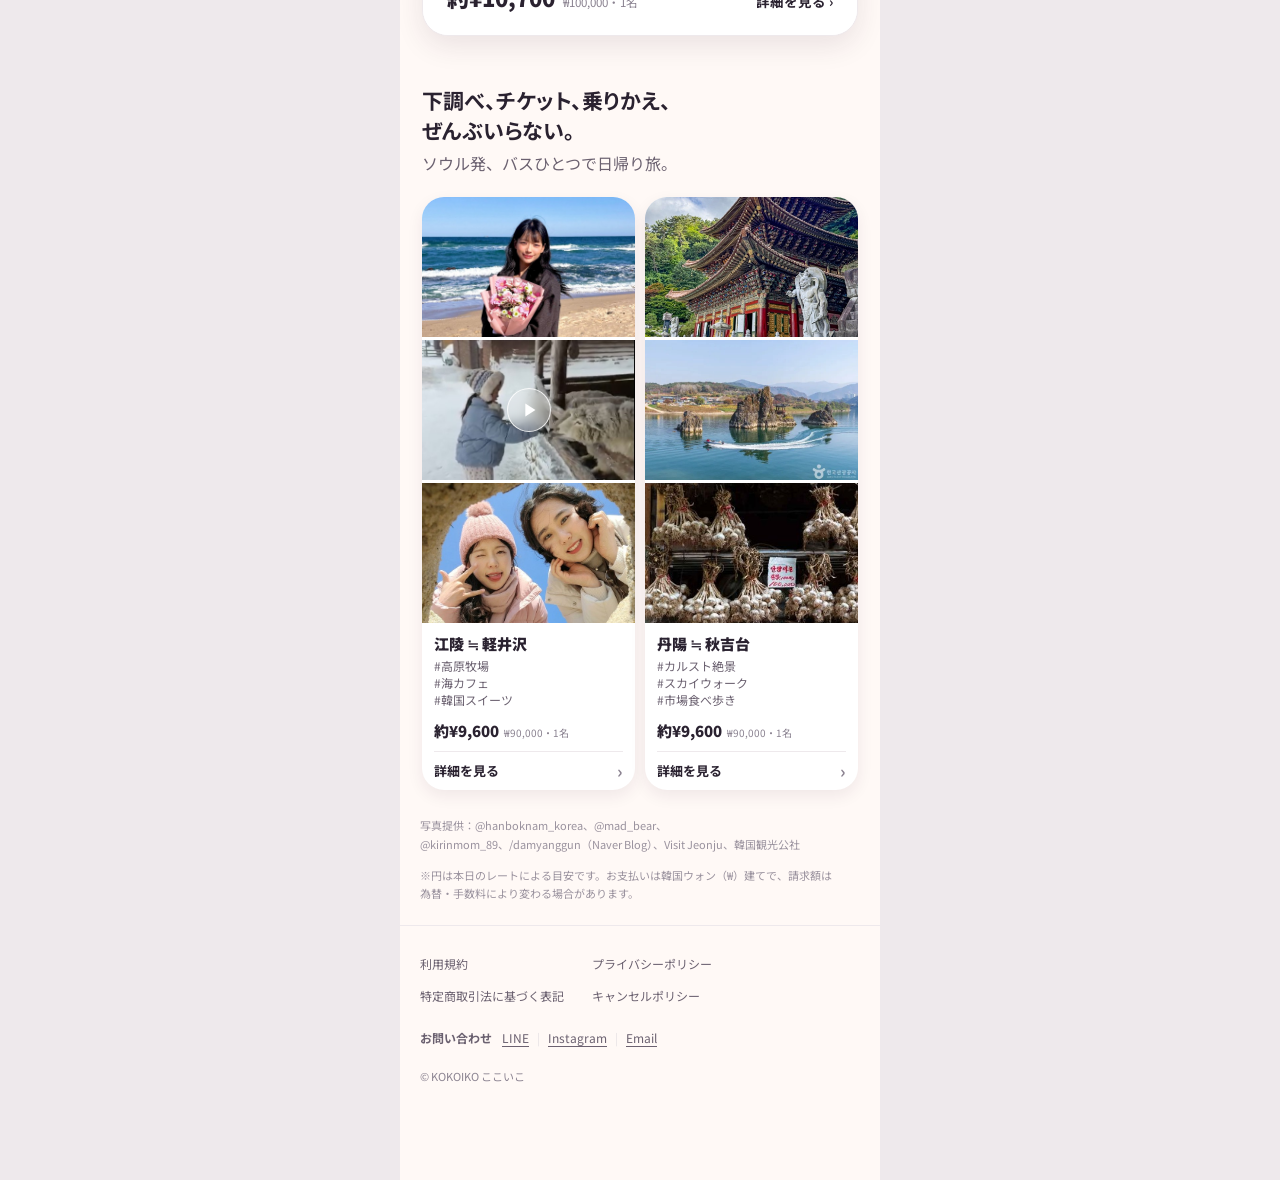
==== commit 481c5f68: "Add files via upload" ====
--- a/index.html
+++ b/index.html
@@ -14,7 +14,7 @@
 <meta name="twitter:card" content="summary_large_image">
 <link rel="preconnect" href="https://fonts.googleapis.com">
 <link href="https://fonts.googleapis.com/css2?family=Noto+Sans+JP:wght@400;700;900&display=swap" rel="stylesheet">
-<link rel="stylesheet" href="css/style.css?v=1127-3">
+<link rel="stylesheet" href="css/style.css?v=1127-5">
 </head>
 <body>
 <div class="wrap main">
@@ -92,8 +92,8 @@
   <div class="bprice" id="mainBp" hidden><span id="bpLabel"></span><div><b id="bpYen"></b><small id="bpKrw"></small></div></div>
   <a class="cta off" id="mainCta" href="#" aria-disabled="true"><span id="ctaMain">タップしてチェック！</span><small id="ctaSub"></small></a>
 </div>
-<script src="js/data.js?v=1127-3"></script>
-<script src="js/common.js?v=1127-3"></script>
-<script src="js/main.js?v=1127-3"></script>
+<script src="js/data.js?v=1127-5"></script>
+<script src="js/common.js?v=1127-5"></script>
+<script src="js/main.js?v=1127-5"></script>
 </body>
 </html>
--- a/css/style.css
+++ b/css/style.css
@@ -34,7 +34,8 @@
 .season{position:absolute;right:12px;bottom:14px;font-weight:900;font-size:13px;border-radius:99px;padding:6px 12px;color:#2F5F8C}
 .ichi{font-size:11px;font-weight:900;background:#fff;color:var(--rose);border:1.5px solid var(--rose);border-radius:99px;padding:1px 8px}
 /* ---------- Main: products ---------- */
-.psec{padding:28px 18px 8px;margin:12px 0 14px}  /* 앞뒤 요소의 여백과 상쇄되어, 어느 블록 뒤에 와도 위 40·아래 22로 같아진다 (2026-11-26) */
+.psec{padding:8px 18px 8px;margin:10px 0 14px}  /* S10: 헤드라인 묶음 마진 위 10·아래 14, 패딩 위아래 8 (2026-11-27 사용자 지정값) */
+.big + .psec{margin-top:42px}  /* 카드 뒤 헤드라인 위를 지도 뒤와 같은 50px로 맞춘다. 지도 뒤는 래퍼의 그림자 자리 32px이 더 있어 32+10+8=50, 카드 뒤는 42+8=50 (1127-5) */
 .psec h2{font-size:21px;margin:0;line-height:1.4}
 .psec p{font-size:16px;color:var(--sub);margin:6px 0 0}
 .slides{display:flex;height:100%;overflow-x:auto;scroll-snap-type:x mandatory;scrollbar-width:none}
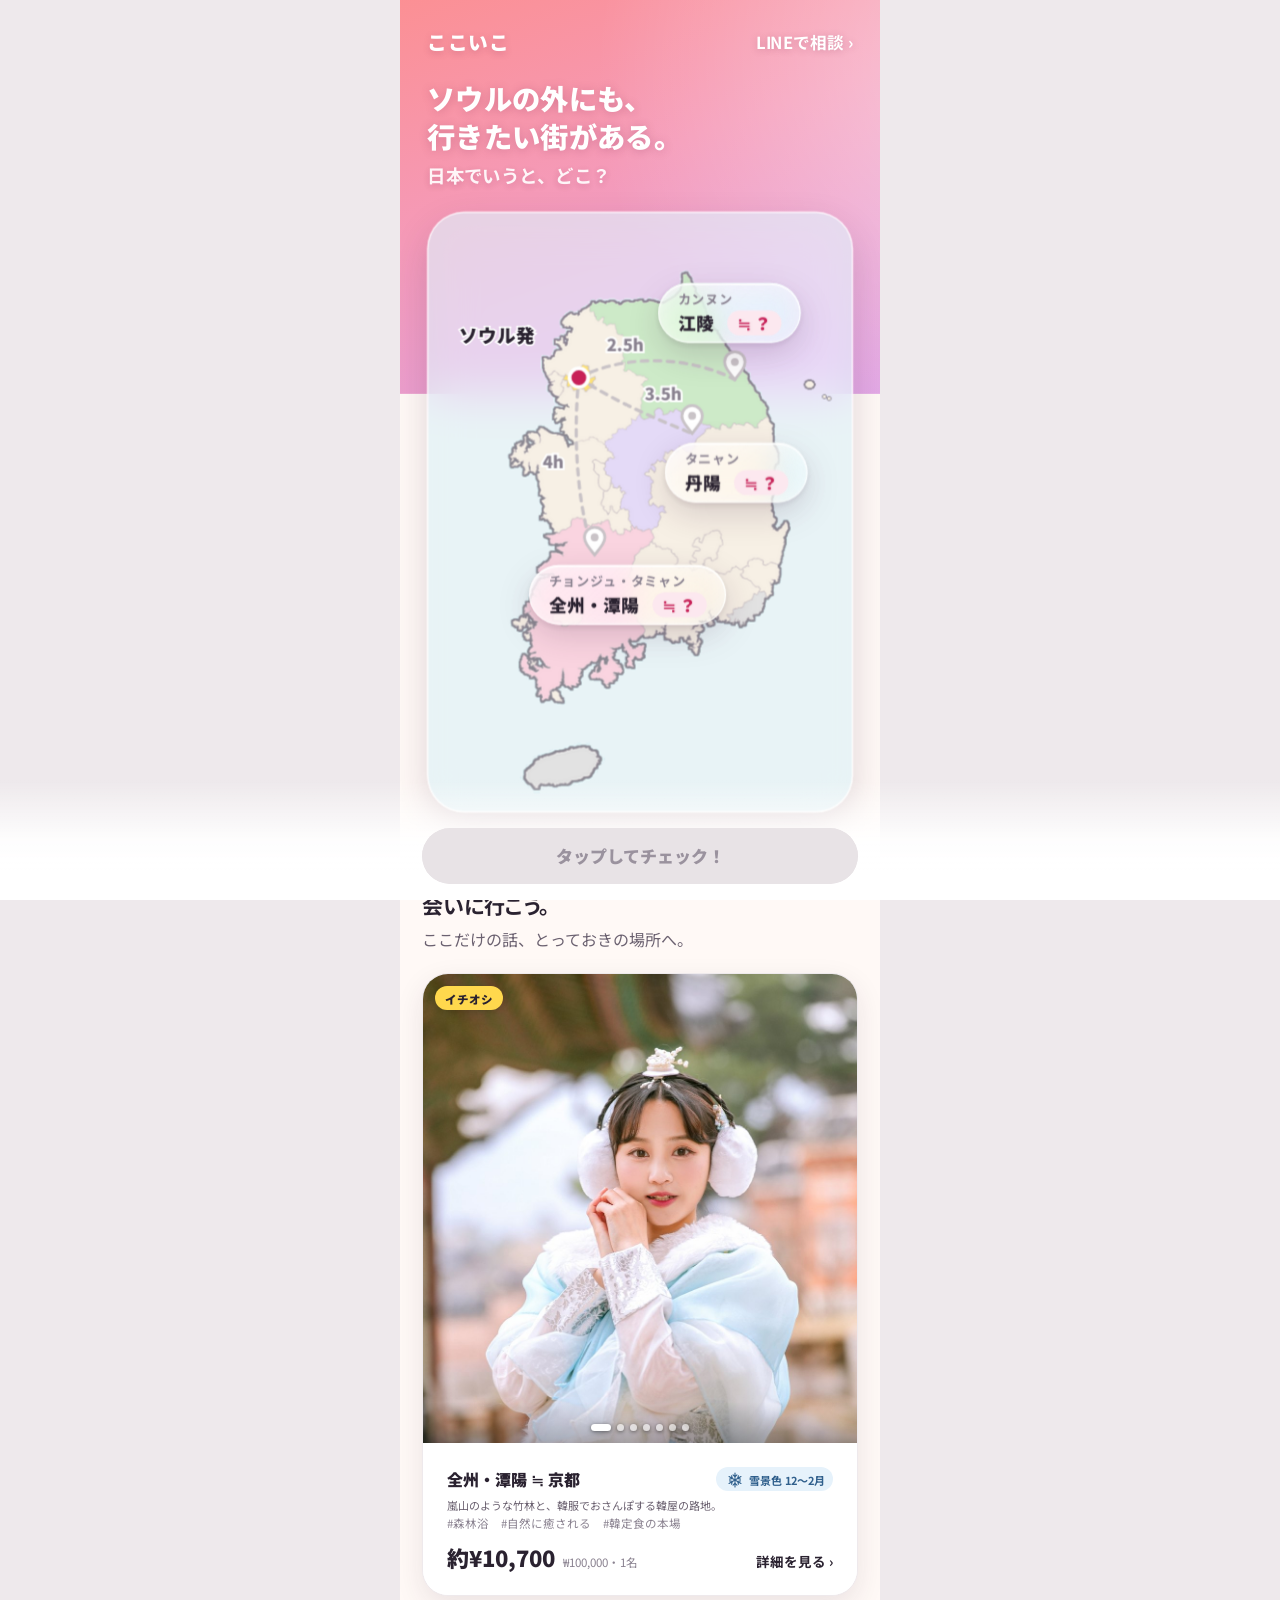
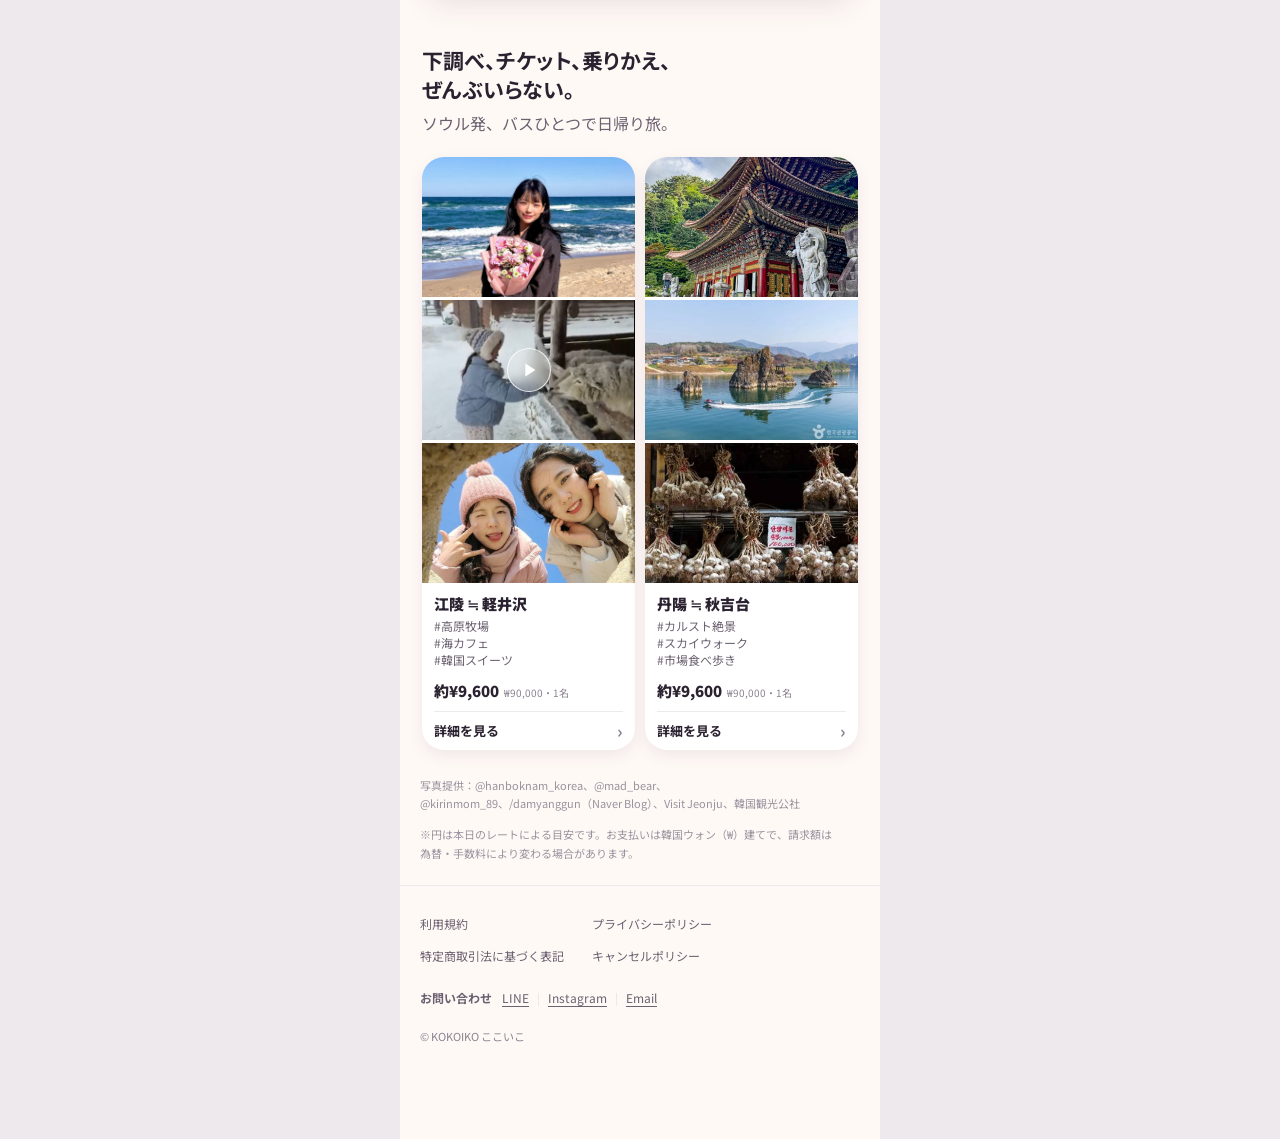
==== commit 975fb317: "Add files via upload" ====
--- a/index.html
+++ b/index.html
@@ -14,7 +14,7 @@
 <meta name="twitter:card" content="summary_large_image">
 <link rel="preconnect" href="https://fonts.googleapis.com">
 <link href="https://fonts.googleapis.com/css2?family=Noto+Sans+JP:wght@400;700;900&display=swap" rel="stylesheet">
-<link rel="stylesheet" href="css/style.css?v=1127-5">
+<link rel="stylesheet" href="css/style.css?v=1127-6">
 </head>
 <body>
 <div class="wrap main">
@@ -92,8 +92,8 @@
   <div class="bprice" id="mainBp" hidden><span id="bpLabel"></span><div><b id="bpYen"></b><small id="bpKrw"></small></div></div>
   <a class="cta off" id="mainCta" href="#" aria-disabled="true"><span id="ctaMain">タップしてチェック！</span><small id="ctaSub"></small></a>
 </div>
-<script src="js/data.js?v=1127-5"></script>
-<script src="js/common.js?v=1127-5"></script>
-<script src="js/main.js?v=1127-5"></script>
+<script src="js/data.js?v=1127-6"></script>
+<script src="js/common.js?v=1127-6"></script>
+<script src="js/main.js?v=1127-6"></script>
 </body>
 </html>
--- a/css/style.css
+++ b/css/style.css
@@ -111,7 +111,8 @@
 .c small{display:block;margin-top:3px;font-size:11px;font-weight:400;color:var(--mute)}  /* 참가일 칩 상태 줄 */
 .c small .ok{background:rgba(255,216,77,.45);border-radius:99px;padding:0 5px}  /* 안 고른 출발 확정일 */
 .c.sel small{color:var(--mute)}
-.c.full{color:#C9C3C7;background:#F5F3F4;border-color:#F5F3F4}  /* 면 #F5F3F4 + 테두리 같은 색(평면). 글자 = 캘린더 안 満席·날짜와 같은 표시 #C9C3C7 (1127-3) */
+.c.full{color:#C9C3C7}  /* 매진 칩: 누르기 전 = 다른 칩과 같은 흰 바탕·테두리, 글자만 표시색 #C9C3C7 (1127-6) */
+.c.full.fsel{background:#F5F3F4;border-color:#F5F3F4}  /* 누른 뒤 = 면 #F5F3F4 평면 */
 .c.full small{color:#C9C3C7}  /* .c small 의 --mute 를 덮어 날짜와 같은 색으로 */
 .meet{font-size:13px;font-weight:700;margin-top:2px}
 .qrow{display:flex;justify-content:space-between;align-items:center}
@@ -149,14 +150,15 @@
 .rv div{flex:1;height:150px;border-radius:14px;background:#E8E3E6;display:flex;align-items:center;justify-content:center;color:#aaa;font-size:11px;text-align:center}
 .mpc iframe{width:100%;height:170px;border:0;display:block}
 details.acc + details.acc{border-top:1px solid var(--line)}  /* 구분선은 항목 사이에만 — 묶음의 위·아래는 섹션 선이 맡아 선이 겹쳐 보이지 않게 (2026-11-25) */
-details.acc summary{list-style:none;padding:14px 0;display:flex;justify-content:space-between;font-size:14.5px;font-weight:900;cursor:pointer}
+.sec h2.qah{margin-bottom:2px}  /* Q&A 소제목 → 첫 항목 글자 16px = 소제목 2 + 항목 패딩 14 (S5, 1127-6) */
+details.acc summary{list-style:none;padding:14px 0;display:flex;justify-content:space-between;font-size:14px;font-weight:400;cursor:pointer}  /* 소제목(17px·700)보다 가볍게 (1127-6) */
 details.acc summary::-webkit-details-marker{display:none}
 details.acc summary:after{content:"＋"}
 details.acc[open] summary:after{content:"−"}
 /* 주문 요약 토글: ＋/− 대신 셰브론 */
 details.acc.chev summary:after{content:"";width:11px;height:11px;border-right:2px solid #9A929E;border-bottom:2px solid #9A929E;transform:rotate(45deg);margin:2px 3px 0 0;transition:transform .2s}
 details.acc.chev[open] summary:after{transform:rotate(-135deg);margin-top:6px}
-details.acc.chev summary{padding:0;font-size:17px;align-items:center}
+details.acc.chev summary{padding:0;font-size:17px;font-weight:900;align-items:center}
 details.acc.chev[open] summary{padding-bottom:16px}
 .accb.ordb{padding-bottom:0;color:var(--ink)}
 .ordb .rr:first-of-type{margin-top:16px;padding-top:14px;border-top:1px solid var(--line)}
@@ -189,7 +191,7 @@
 .cal .d.pick:not(.full) small.ok{background:none;padding:0}  /* 로즈 위에 노랑 금지 (N22) */
 .cal .d[disabled] b{color:#C9C3C7!important}
 .cal .d.full b{color:#C9C3C7!important}
-.cal .d.full.pick{border-color:#C9C3C7}
+.cal .d.full.pick{border:1px solid #C9C3C7}  /* 매진일 선택 테두리 2→1px (1127-6) */
 .cal .d.pick:not(.full){background:none}  /* 채움은 :before가 그린다 */
 .cal .d.pick:not(.full) b{color:#fff!important}
 .sheet .cta{margin-top:12px;width:100%}
@@ -296,7 +298,7 @@
 .sbar .cta.w{width:150px;flex:none;margin:0}
 /* 비교표 */
 /* 주의사항 박스 */
-.warnsec{border-bottom:none;padding-bottom:6px}
+.warnsec{padding-bottom:6px}  /* 아래 구분선 있음 — 다음이 周辺の人気スポット(다른 내용) (1127-6) */
 /* 푸터 문의 */
 .sep{margin:0 10px;color:#E8E3E6}
 a.cl{text-decoration:underline;text-underline-offset:3px;color:var(--sub)}
@@ -525,11 +527,13 @@
 .pn{white-space:nowrap}
 /* 일본어 문장은 문절 단위로 끊는다 — 고아 글자 방지 (D25). 미지원 브라우저는 기존 동작 */
 .sec h1,.ch,.cd,.cf,.cf small,.cfs,.ph,.psub,.rh,.rs,.spot h3,.spot p,.food h3,.food .s,.food .fl,.psec h2,.psec p,.stage .hero h1,.stage .hero p.hsub{word-break:auto-phrase}
-.ckk{font-size:13px;font-weight:700;color:var(--rose);margin:6px 0 0}
-h2.ch{font-size:21px;font-weight:900;line-height:1.5;margin:10px 0 0}  /* .sec h2(17px, 100줄)와 같은 구체도로 올려 D20의 21px을 실제 적용 (1127-3). .ph·.rh와 같은 처리 */
+.ckk{font-size:13px;font-weight:700;color:var(--rose);margin:8px 0 0}  /* 도입 묶음 위 40px = 섹션 패딩 32 + 8 (1127-6) */
+h2.ch{font-size:18px;font-weight:900;line-height:1.5;margin:10px 0 0}  /* .sec h2(17px, 100줄)와 같은 구체도로 올려 D20의 21px을 실제 적용 (1127-3). .ph·.rh와 같은 처리 */
 .cd{font-size:13px;color:#8A8290;line-height:1.8;margin:6px 0 0}  /* 헤드→서브 6px = S2 「같은 묶음 안 줄 사이」 (1127-3, 이전 10px) */
-.cf{font-size:16px;font-weight:700;line-height:1.7;margin:40px 0 0}
-.cf small{display:block;font-size:13px;font-weight:400;color:#8A8290;margin-top:6px;line-height:1.8}
+.cf{font-size:18px;font-weight:700;line-height:1.7;margin:22px 0 0}  /* 도시 소개 헤드 18px 통일. 두 번째·세 번째 묶음은 위아래 22px 대칭 (S14, 1127-6) */
+.city .cd + .fimg,.city .cf + .fimg,.city .cfs + .fpic{margin-top:22px}  /* 묶음 아래(글 → 사진) 22px. 도입 묶음은 위 40 / 아래 22 */
+.cf + .cfs{margin-top:4px}  /* 헤드 바로 아래 서브라인은 다른 묶음의 헤드→서브와 같은 간격 */
+.cf small{display:block;font-size:13px;font-weight:400;color:#8A8290;margin-top:4px;line-height:1.8}  /* 헤드가 16→18px이 되며 늘어난 2px을 빼서, 글자 사이 간격을 원래(9px)대로 (1127-6) */
 .cfs{font-size:13px;color:#8A8290;line-height:1.8;margin:18px 0 0}  /* 헤드 없는 서브라인 — 크기·색은 .cf small과 같다. 위 간격은 헤드가 없으므로 아래(.fpic 18px)와 같은 18px (1127-3, 이전 40px) */
 .cfs+.cfs{margin-top:14px}
 
@@ -548,10 +552,10 @@
 .recl{display:table;margin:0 auto;text-align:left}
 /* 가격 비교 */
 .pcmp{text-align:center}
-h2.ph{font-size:21px;font-weight:900;line-height:1.5;margin:0 0 16px}  /* .sec h2(17px)보다 뒤·같은 구체도로 D20 21px 적용. 아래 16px은 S5 */
+h2.ph{font-size:18px;font-weight:900;line-height:1.5;margin:0}  /* .sec h2(17px)보다 뒤·같은 구체도로 D20 21px 적용. 아래 16px은 S5 */
 .mk{position:relative;z-index:0;padding:0 3px}
 .mk:before{content:"";position:absolute;z-index:-1;left:-2px;right:-2px;bottom:2px;height:46%;background:#FFD84D;border-radius:4px 10px 6px 12px;transform:rotate(-1.5deg)}
-.psub{font-size:13px;color:#8A8290;margin:8px 0 22px}
+.psub{font-size:13px;color:#8A8290;margin:8px 0 22px}  /* 헤드→서브·묶음 아래를 도시 소개 묶음과 같게 (1127-6) */
 .pc{display:grid;grid-template-columns:1fr 86px 86px;column-gap:2px;text-align:left}
 .pc-h{font-size:12px;font-weight:700;text-align:center;padding:12px 0 8px}
 .pc-h.a{color:#9A929E;background:#F5F3F4;border-radius:14px 14px 0 0}
@@ -581,8 +585,8 @@
 /* 코스맵 · 장소 소개 */
 .iroute{margin:0 0 36px;text-align:left}
 .iroute>.rh,.iroute>.rs{text-align:center}  /* 코스 섹션 제목·서브는 가격비교(.pcmp)와 같은 가운데 정렬 (2026-11-25) */
-h2.rh{font-size:21px;font-weight:900;line-height:1.5;margin:0 0 16px}  /* 같은 이유 (D20·S5) */
-.rs{font-size:13px;color:#8A8290;margin:6px 0 16px}
+h2.rh{font-size:18px;font-weight:900;line-height:1.5;margin:0}  /* 같은 이유 (D20·S5) */
+.rs{font-size:13px;color:#8A8290;margin:8px 0 22px}  /* 헤드→서브·묶음 아래를 도시 소개 묶음과 같게 (1127-6, 이전 6/16) */
 .spot{margin-bottom:40px;text-align:left}
 .spot h3{font-size:16px;margin:0}
 .spot p{font-size:13px;color:#8A8290;line-height:1.8;margin:6px 0 0}
@@ -647,7 +651,7 @@
 .plab.r{left:16px;right:auto;bottom:12px;background:rgba(0,0,0,.45);font-weight:400;font-size:11px}
 .sph .dots{left:auto;right:16px;bottom:20px;justify-content:flex-end}
 .sph .dots{left:0;right:0;top:22px;bottom:auto;justify-content:center}
-.city .ckk+.ch{margin-top:10px}  /* 킥커→헤드 10px (1127-3, 이전 18px) */
+.city .ckk+.ch{margin-top:6px}  /* 킥커→헤드 6px = S2 「같은 묶음 안 줄 사이 6px」, 헤드→서브와 같은 값 (1127-6, 이전 10px) */
 .city .ch{margin-bottom:6px}  /* 헤드→서브 6px = S2. `.sec h2{margin:0 0 16px}`(100줄)가 `.ch`를 이기고 있어 같은 구체도로 덮는다. font-size는 건드리지 않는다 (1127-3) */
 .intro2 .hl{background:none;margin:22px 0}
 .intro2 .rec+.hl{width:1.5px;height:56px;margin:26px auto;background:#C9C3C7}
@@ -666,7 +670,7 @@
 .pc-mv em{font-style:normal}
 .pc-mv em{font-size:12px;color:#8A8290}
 .intro.clip{position:relative;overflow:hidden}.intro.clip.open{overflow:visible}
-.more{display:flex;width:100%;min-height:48px;margin-top:16px;border:0;border-radius:0;align-items:center;justify-content:center;gap:4px;padding:0 12px;font-size:14px;font-weight:700;background:none;color:var(--ink)}
+.more{display:flex;width:100%;min-height:48px;margin-top:10px;border:0;border-radius:0;align-items:center;justify-content:center;gap:4px;padding:0 12px;font-size:14px;font-weight:700;background:none;color:var(--ink)}
 .more .mi{flex:none;transition:transform .2s ease}
 .more.on .mi{transform:rotate(180deg)}
 .mpm:after{content:"";position:absolute;inset:0;background:rgba(110,140,180,.07);pointer-events:none}
@@ -859,7 +863,7 @@
 .big .g .irow .chip.ichi{font-size:11px!important;padding:2px 8px!important}
 /* big product card: photo on top (same ratio as detail hero 375:440), info box below like the two-column cards */
 .big{height:auto!important;background:#fff!important;box-shadow:0 6px 18px rgba(60,30,60,.10)}
-.big .slides{height:auto!important;aspect-ratio:375/440}
+.big .slides{height:auto!important;aspect-ratio:375/405}  /* 메인 큰 카드 사진 1:1.08 (2026-11-27, 이전 375/440 — 헤드라인+카드 영역이 길어 보여 32px 줄임. 상세 대표 사진은 별개) */
 .big .slides>div{height:auto!important}
 .big:before{height:70px}
 .big .g{position:static!important;display:block;background:#fff!important;backdrop-filter:none!important;-webkit-backdrop-filter:none!important;border:0!important;box-shadow:none!important;border-radius:0!important;padding:12px 14px 14px!important;transform:none!important}
@@ -1011,6 +1015,8 @@
 .sl .si:last-child{margin-bottom:0}
 /* RULE: 1px divider = 22px above and below, on every page (S1) */
 .sec{padding-top:32px!important;padding-bottom:28px!important}
+.sec.intro2{padding-bottom:9px!important}  /* 접기·펼치기 버튼 글자 위아래를 24px로 같게: 위 = 버튼 마진 10 + 버튼 안 14, 아래 = 버튼 안 14 + 패딩 9 + 선 1 (1127-6). 바로 윗줄이 !important라 같은 방식으로 덮는다 */
+.sec:has(.sl){padding-bottom:15px!important;border-bottom:0!important}.sec.warnsec{padding-top:15px!important}  /* スケジュール ↔ 안내 박스 30px(15 + 15), 구분선 없음 — 일정과 안내를 한 흐름으로 (1127-6, 이전 61px + 선) */
 .hl{margin:22px 0}
 .ftsrc:last-of-type{margin-bottom:22px}
 footer{padding-top:22px;padding-bottom:22px}
@@ -1197,5 +1203,3 @@
 
 
 /* 하단 구간 구분선 제거 (2026-11-27) — 주의사항 상·하, Q&A 위. 푸터 바로 위 선은 남긴다 */
-.sec.warnsec{border-bottom:0}                       /* 주의사항 아래 */
-.sec:has(.mrow){border-bottom:0}  /* 集合場所 아래 = Q&A 위 */
